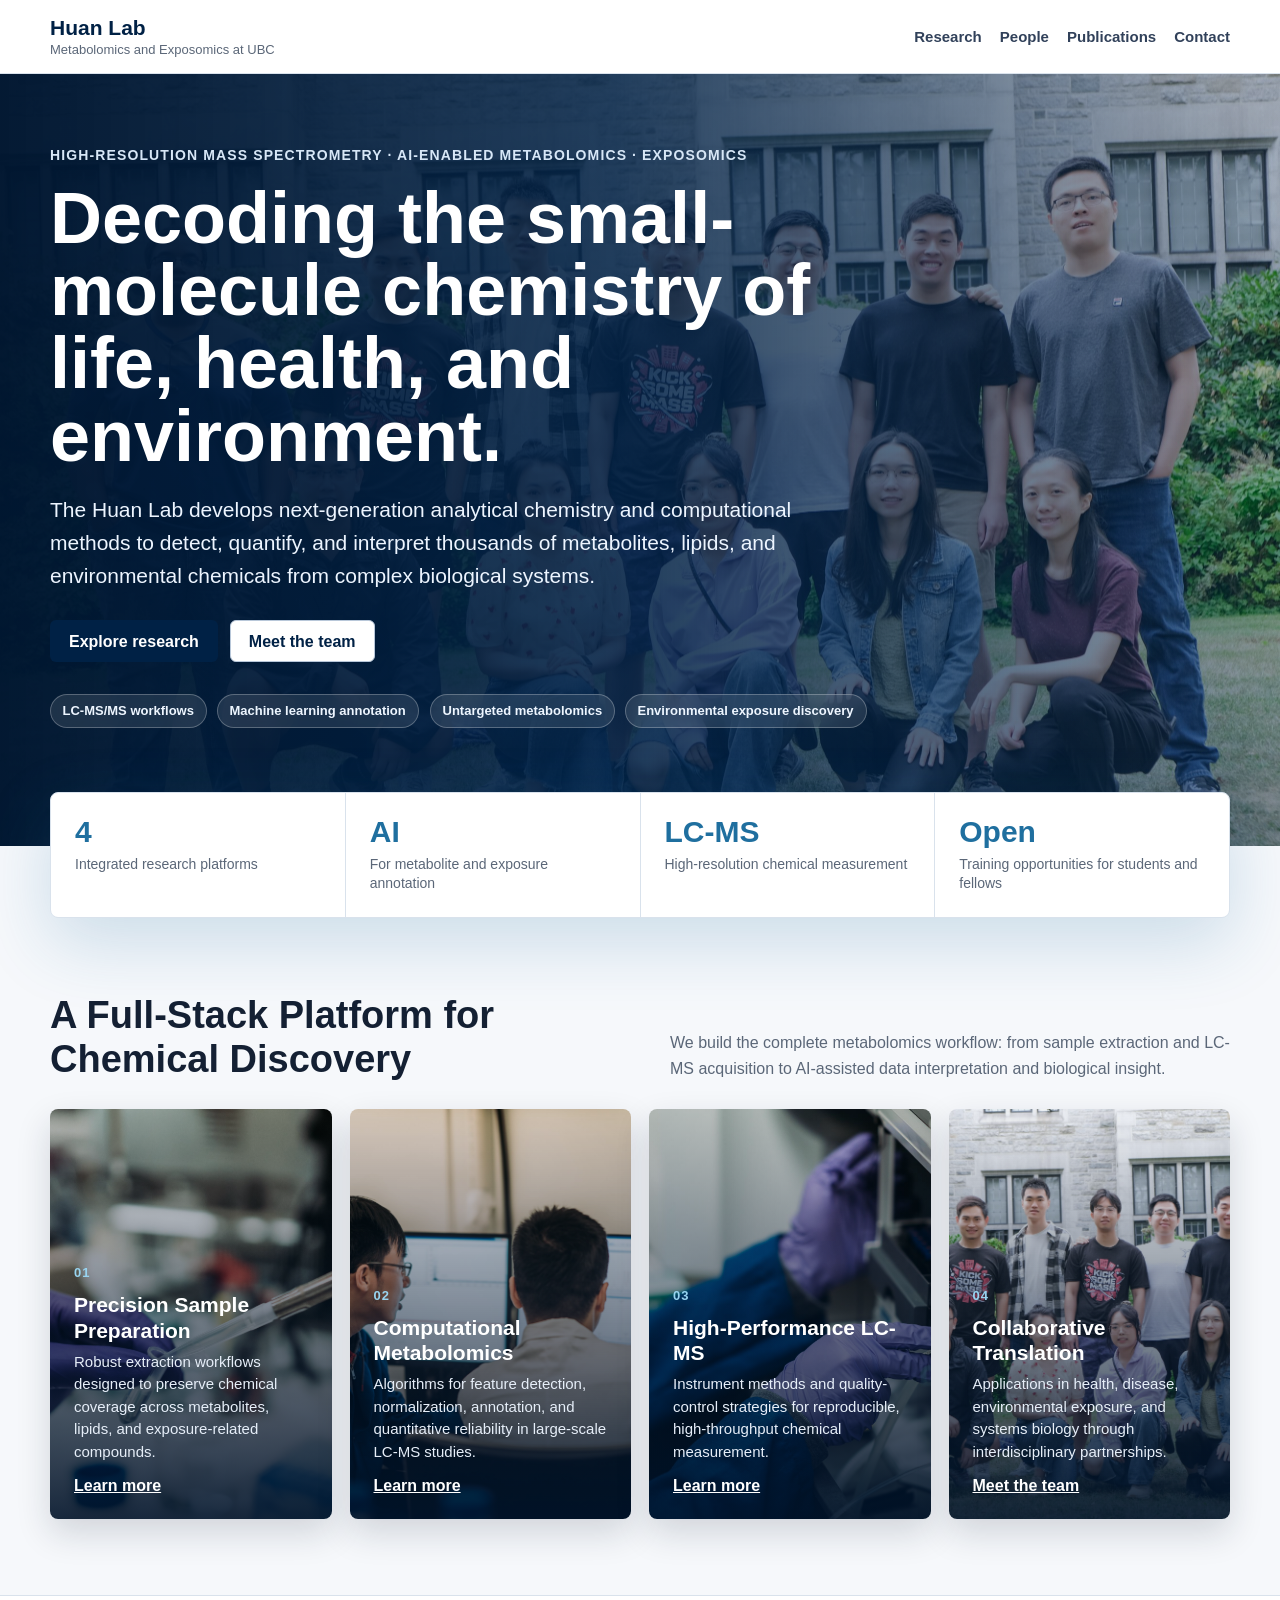
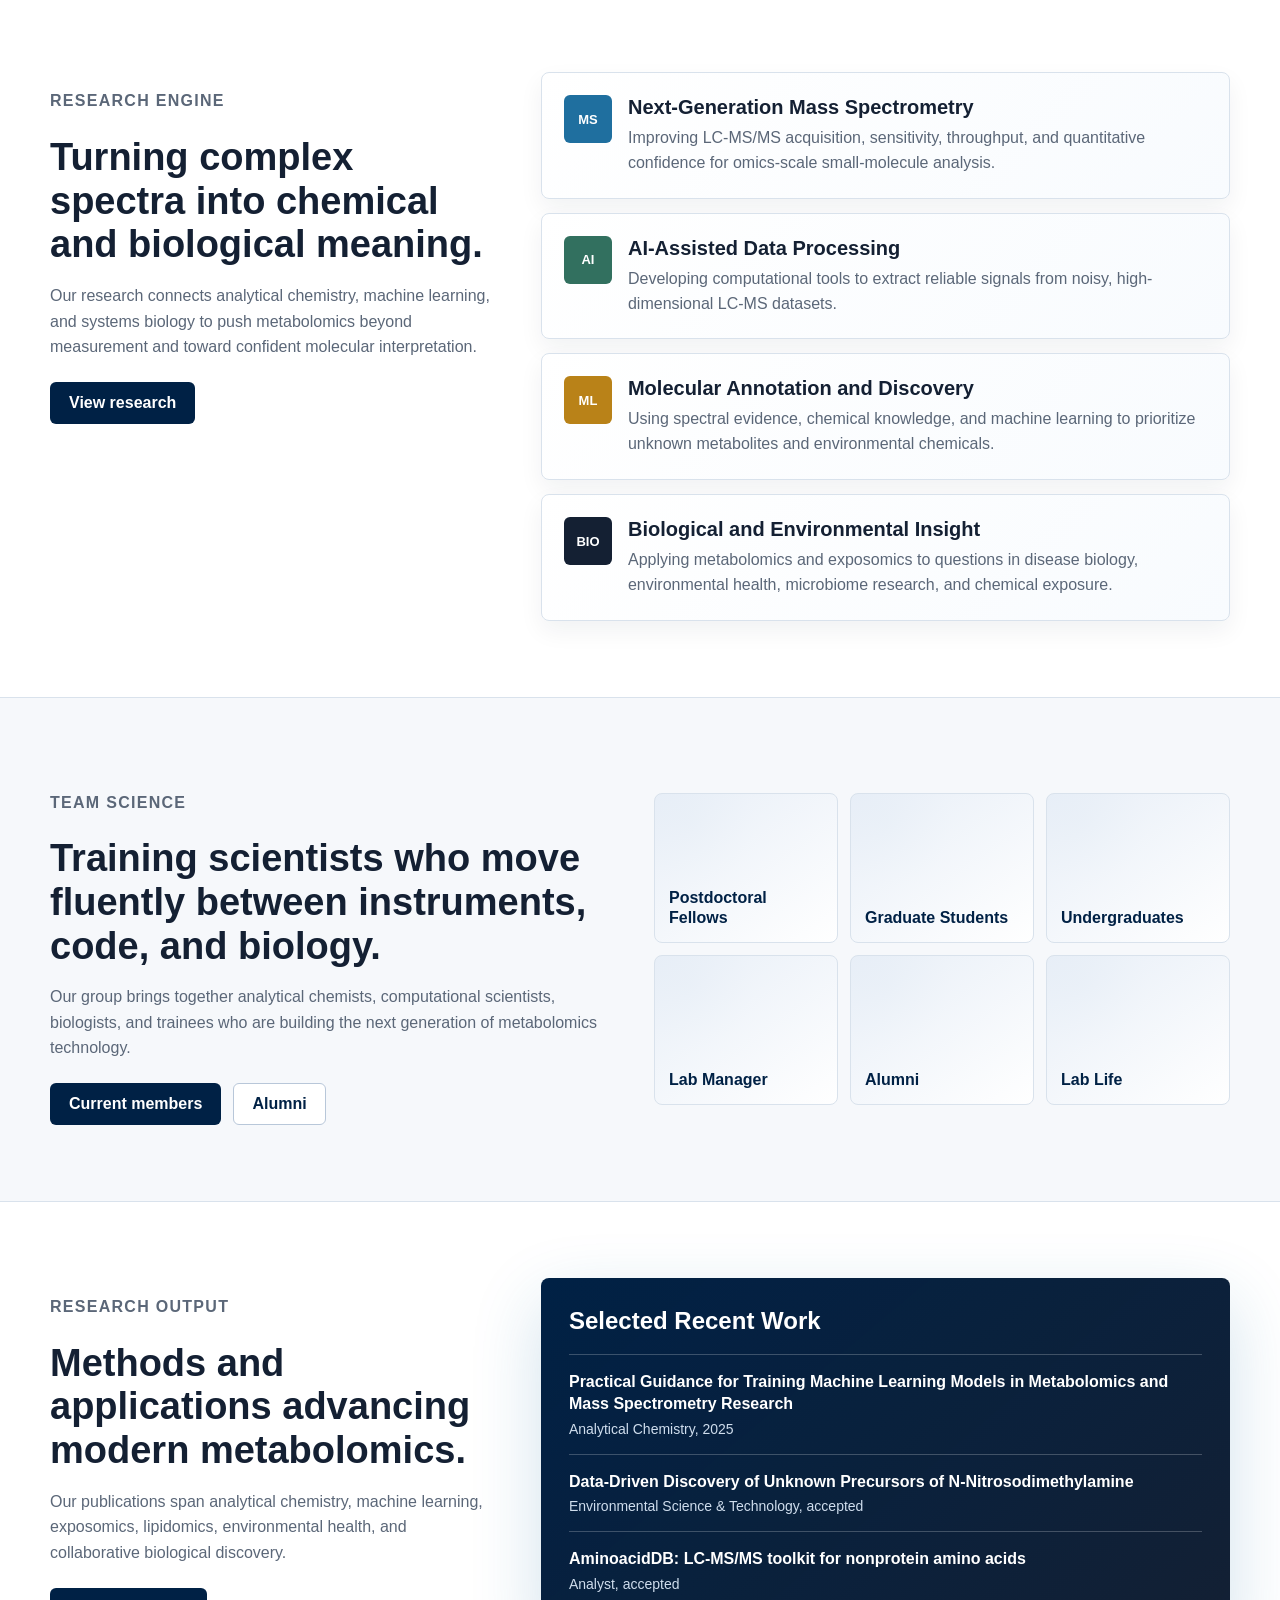
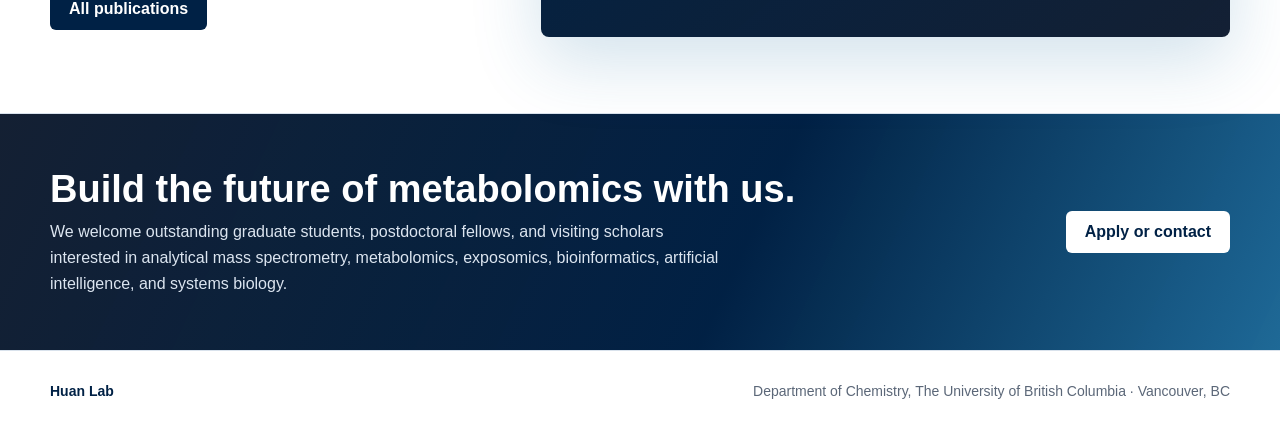
==== index.html @ 03687c5f "Add files via upload" ====
<!doctype html>
<html lang="en">
<head>
  <meta charset="utf-8">
  <meta name="viewport" content="width=device-width, initial-scale=1">
  <title>Huan Lab | Metabolomics and Exposomics at UBC</title>
  <link rel="stylesheet" href="style.css">
</head>
<body>
  <header class="site-header">
    <a class="site-brand" href="index.html">
      <strong>Huan Lab</strong>
      <span>Metabolomics and Exposomics at UBC</span>
    </a>
    <nav class="site-nav" aria-label="Primary navigation">
      <a href="research.html">Research</a>
      <a href="people.html">People</a>
      <a href="publications.html">Publications</a>
      <a href="contact.html">Contact</a>
    </nav>
  </header>

  <section class="hl-hero" aria-labelledby="hl-hero-title">
    <div class="hl-hero__inner">
      <p class="hl-eyebrow">High-resolution mass spectrometry · AI-enabled metabolomics · Exposomics</p>
      <h1 id="hl-hero-title">Decoding the small-molecule chemistry of life, health, and environment.</h1>
      <p class="hl-hero__copy">The Huan Lab develops next-generation analytical chemistry and computational methods to detect, quantify, and interpret thousands of metabolites, lipids, and environmental chemicals from complex biological systems.</p>
      <div class="hl-actions">
        <a class="hl-button" href="research.html">Explore research</a>
        <a class="hl-button hl-button--secondary" href="people.html">Meet the team</a>
      </div>
      <div class="hl-hero__signals" aria-label="Research capabilities">
        <span>LC-MS/MS workflows</span>
        <span>Machine learning annotation</span>
        <span>Untargeted metabolomics</span>
        <span>Environmental exposure discovery</span>
      </div>
    </div>
  </section>

  <section class="hl-metrics" aria-label="Lab highlights">
    <div class="hl-wrap">
      <div class="hl-metric-grid">
        <div class="hl-metric"><strong>4</strong><span>Integrated research platforms</span></div>
        <div class="hl-metric"><strong>AI</strong><span>For metabolite and exposure annotation</span></div>
        <div class="hl-metric"><strong>LC-MS</strong><span>High-resolution chemical measurement</span></div>
        <div class="hl-metric"><strong>Open</strong><span>Training opportunities for students and fellows</span></div>
      </div>
    </div>
  </section>

  <section class="hl-section" aria-labelledby="hl-work-title">
    <div class="hl-wrap">
      <div class="hl-section-head">
        <h2 id="hl-work-title">A Full-Stack Platform for Chemical Discovery</h2>
        <p>We build the complete metabolomics workflow: from sample extraction and LC-MS acquisition to AI-assisted data interpretation and biological insight.</p>
      </div>

      <div class="hl-focus-grid">
        <article class="hl-focus-card hl-focus-card--sample">
          <div class="hl-focus-card__body">
            <span>01</span>
            <h3>Precision Sample Preparation</h3>
            <p>Robust extraction workflows designed to preserve chemical coverage across metabolites, lipids, and exposure-related compounds.</p>
            <a href="research.html">Learn more</a>
          </div>
        </article>
        <article class="hl-focus-card hl-focus-card--data">
          <div class="hl-focus-card__body">
            <span>02</span>
            <h3>Computational Metabolomics</h3>
            <p>Algorithms for feature detection, normalization, annotation, and quantitative reliability in large-scale LC-MS studies.</p>
            <a href="research.html">Learn more</a>
          </div>
        </article>
        <article class="hl-focus-card hl-focus-card--system">
          <div class="hl-focus-card__body">
            <span>03</span>
            <h3>High-Performance LC-MS</h3>
            <p>Instrument methods and quality-control strategies for reproducible, high-throughput chemical measurement.</p>
            <a href="research.html">Learn more</a>
          </div>
        </article>
        <article class="hl-focus-card hl-focus-card--team">
          <div class="hl-focus-card__body">
            <span>04</span>
            <h3>Collaborative Translation</h3>
            <p>Applications in health, disease, environmental exposure, and systems biology through interdisciplinary partnerships.</p>
            <a href="people.html">Meet the team</a>
          </div>
        </article>
      </div>
    </div>
  </section>

  <section class="hl-section hl-section--white" aria-labelledby="hl-research-title">
    <div class="hl-wrap hl-split">
      <div class="hl-intro">
        <p class="hl-eyebrow hl-eyebrow--dark">Research engine</p>
        <h2 id="hl-research-title">Turning complex spectra into chemical and biological meaning.</h2>
        <p>Our research connects analytical chemistry, machine learning, and systems biology to push metabolomics beyond measurement and toward confident molecular interpretation.</p>
        <a class="hl-button" href="research.html">View research</a>
      </div>

      <div class="hl-research-list">
        <article class="hl-research-item">
          <div class="hl-research-icon">MS</div>
          <div>
            <h3>Next-Generation Mass Spectrometry</h3>
            <p>Improving LC-MS/MS acquisition, sensitivity, throughput, and quantitative confidence for omics-scale small-molecule analysis.</p>
          </div>
        </article>
        <article class="hl-research-item">
          <div class="hl-research-icon hl-research-icon--green">AI</div>
          <div>
            <h3>AI-Assisted Data Processing</h3>
            <p>Developing computational tools to extract reliable signals from noisy, high-dimensional LC-MS datasets.</p>
          </div>
        </article>
        <article class="hl-research-item">
          <div class="hl-research-icon hl-research-icon--gold">ML</div>
          <div>
            <h3>Molecular Annotation and Discovery</h3>
            <p>Using spectral evidence, chemical knowledge, and machine learning to prioritize unknown metabolites and environmental chemicals.</p>
          </div>
        </article>
        <article class="hl-research-item">
          <div class="hl-research-icon hl-research-icon--ink">BIO</div>
          <div>
            <h3>Biological and Environmental Insight</h3>
            <p>Applying metabolomics and exposomics to questions in disease biology, environmental health, microbiome research, and chemical exposure.</p>
          </div>
        </article>
      </div>
    </div>
  </section>

  <section class="hl-section" aria-labelledby="hl-people-title">
    <div class="hl-wrap hl-people">
      <div class="hl-people__copy">
        <p class="hl-eyebrow hl-eyebrow--dark">Team science</p>
        <h2 id="hl-people-title">Training scientists who move fluently between instruments, code, and biology.</h2>
        <p>Our group brings together analytical chemists, computational scientists, biologists, and trainees who are building the next generation of metabolomics technology.</p>
        <div class="hl-actions">
          <a class="hl-button" href="current-members.html">Current members</a>
          <a class="hl-button hl-button--secondary" href="people.html#alumni">Alumni</a>
        </div>
      </div>
      <div class="hl-people-grid" aria-label="Lab member categories">
        <a href="current-members.html#postdocs">Postdoctoral Fellows</a>
        <a href="current-members.html#graduate-students">Graduate Students</a>
        <a href="current-members.html#undergraduates">Undergraduates</a>
        <a href="current-members.html#staff">Lab Manager</a>
        <a href="people.html#alumni">Alumni</a>
        <a href="people.html#life">Lab Life</a>
      </div>
    </div>
  </section>

  <section class="hl-section hl-section--white" aria-labelledby="hl-pubs-title">
    <div class="hl-wrap hl-split">
      <div class="hl-intro">
        <p class="hl-eyebrow hl-eyebrow--dark">Research output</p>
        <h2 id="hl-pubs-title">Methods and applications advancing modern metabolomics.</h2>
        <p>Our publications span analytical chemistry, machine learning, exposomics, lipidomics, environmental health, and collaborative biological discovery.</p>
        <a class="hl-button" href="publications.html">All publications</a>
      </div>
      <div class="hl-publication-panel">
        <h3>Selected Recent Work</h3>
        <article class="hl-publication">
          <strong>Practical Guidance for Training Machine Learning Models in Metabolomics and Mass Spectrometry Research</strong>
          <span>Analytical Chemistry, 2025</span>
        </article>
        <article class="hl-publication">
          <strong>Data-Driven Discovery of Unknown Precursors of N-Nitrosodimethylamine</strong>
          <span>Environmental Science &amp; Technology, accepted</span>
        </article>
        <article class="hl-publication">
          <strong>AminoacidDB: LC-MS/MS toolkit for nonprotein amino acids</strong>
          <span>Analyst, accepted</span>
        </article>
      </div>
    </div>
  </section>

  <section class="hl-join" aria-labelledby="hl-join-title">
    <div class="hl-wrap hl-join__inner">
      <div>
        <h2 id="hl-join-title">Build the future of metabolomics with us.</h2>
        <p>We welcome outstanding graduate students, postdoctoral fellows, and visiting scholars interested in analytical mass spectrometry, metabolomics, exposomics, bioinformatics, artificial intelligence, and systems biology.</p>
      </div>
      <a class="hl-button hl-button--light" href="contact.html">Apply or contact</a>
    </div>
  </section>
  <footer class="site-footer">
    <div class="hl-wrap">
      <strong>Huan Lab</strong>
      <span>Department of Chemistry, The University of British Columbia · Vancouver, BC</span>
    </div>
  </footer>
</body>
</html>
---- style.css ----
/* Huan Lab homepage redesign
   Add this in WordPress under Appearance > Custom CSS.
   All selectors use the hl- prefix to avoid broad theme conflicts. */

* {
  box-sizing: border-box;
}

body {
  margin: 0;
  background: var(--hl-bg);
  color: var(--hl-ink);
  font-family: Arial, Helvetica, sans-serif;
}

a {
  color: inherit;
}

.site-header {
  position: sticky;
  top: 0;
  z-index: 50;
  min-height: 74px;
  display: flex;
  align-items: center;
  justify-content: space-between;
  gap: 24px;
  padding: 14px max(24px, calc((100vw - 1180px) / 2));
  border-bottom: 1px solid var(--hl-line);
  background: rgba(255, 255, 255, .96);
  backdrop-filter: blur(12px);
}

.site-brand {
  display: grid;
  gap: 2px;
  color: var(--hl-ubc-blue);
  text-decoration: none;
}

.site-brand strong {
  font-size: 21px;
  line-height: 1.1;
}

.site-brand span {
  color: var(--hl-muted);
  font-size: 13px;
}

.site-nav {
  display: flex;
  flex-wrap: wrap;
  align-items: center;
  justify-content: flex-end;
  gap: 18px;
  color: #31415a;
  font-size: 15px;
  font-weight: 700;
}

.site-nav a {
  text-decoration: none;
}

.site-nav a:hover,
.site-nav a:focus {
  color: var(--hl-blue);
}

.site-footer {
  padding: 32px 0;
  border-top: 1px solid var(--hl-line);
  background: #fff;
  color: var(--hl-muted);
  font-size: 14px;
}

.site-footer .hl-wrap {
  display: flex;
  flex-wrap: wrap;
  justify-content: space-between;
  gap: 12px;
}

.site-footer strong {
  color: var(--hl-ubc-blue);
}

:root {
  --hl-ubc-blue: #002145;
  --hl-ink: #142033;
  --hl-muted: #5b6778;
  --hl-line: #d9e2ec;
  --hl-blue: #1f6f9f;
  --hl-green: #32705f;
  --hl-gold: #b98218;
  --hl-bg: #f6f8fb;
  --hl-white: #fff;
  --hl-shadow: 0 18px 45px rgba(20, 32, 51, .12);
  --hl-glow: 0 24px 70px rgba(31, 111, 159, .2);
}

.hl-wrap {
  width: min(1180px, calc(100% - 32px));
  margin-inline: auto;
}

.hl-hero {
  margin: 0 calc(50% - 50vw);
  color: var(--hl-white);
  background:
    linear-gradient(90deg, rgba(0, 22, 48, .98), rgba(0, 33, 69, .84) 48%, rgba(0, 33, 69, .22)),
    linear-gradient(180deg, rgba(0, 0, 0, .1), rgba(0, 33, 69, .35)),
    url("images/lab-team.jpg") center / cover;
}

.hl-hero__inner {
  width: min(1180px, calc(100% - 32px));
  min-height: 620px;
  display: grid;
  align-content: center;
  margin-inline: auto;
  padding: 72px 0 118px;
}

.hl-eyebrow {
  margin: 0 0 16px;
  color: #d7e7f7;
  font-size: 14px;
  font-weight: 700;
  letter-spacing: .08em;
  line-height: 1.4;
  text-transform: uppercase;
}

.hl-eyebrow--dark {
  color: var(--hl-blue);
}

.hl-hero h1 {
  max-width: 860px;
  margin: 0;
  color: var(--hl-white);
  font-size: clamp(42px, 6vw, 72px);
  line-height: 1.01;
}

.hl-hero__copy {
  max-width: 760px;
  margin: 22px 0 28px;
  color: #edf5ff;
  font-size: 21px;
  line-height: 1.55;
}

.hl-hero__signals {
  max-width: 900px;
  display: flex;
  flex-wrap: wrap;
  gap: 10px;
  margin-top: 32px;
}

.hl-hero__signals span {
  display: inline-flex;
  align-items: center;
  min-height: 34px;
  padding: 0 12px;
  border: 1px solid rgba(255, 255, 255, .26);
  border-radius: 999px;
  background: rgba(255, 255, 255, .1);
  color: #eef6ff;
  font-size: 13px;
  font-weight: 700;
  backdrop-filter: blur(10px);
}

.hl-actions {
  display: flex;
  flex-wrap: wrap;
  gap: 12px;
}

.hl-button {
  display: inline-flex;
  align-items: center;
  justify-content: center;
  min-height: 42px;
  padding: 0 18px;
  border: 1px solid transparent;
  border-radius: 6px;
  background: var(--hl-ubc-blue);
  color: var(--hl-white) !important;
  font-weight: 700;
  line-height: 1.2;
  text-decoration: none !important;
}

.hl-button:hover,
.hl-button:focus {
  background: #073a73;
  color: var(--hl-white) !important;
  text-decoration: none !important;
}

.hl-button--secondary {
  background: var(--hl-white);
  color: var(--hl-ubc-blue) !important;
  border-color: #b8c7d9;
}

.hl-button--secondary:hover,
.hl-button--secondary:focus {
  background: #eef4fb;
  color: var(--hl-ubc-blue) !important;
}

.hl-button--light {
  background: var(--hl-white);
  color: var(--hl-ubc-blue) !important;
}

.hl-metrics {
  position: relative;
  z-index: 2;
  margin: -54px 0 0;
}

.hl-metric-grid {
  display: grid;
  grid-template-columns: repeat(4, minmax(0, 1fr));
  gap: 1px;
  overflow: hidden;
  border: 1px solid var(--hl-line);
  border-radius: 8px;
  background: var(--hl-line);
  box-shadow: var(--hl-glow);
}

.hl-metric {
  min-height: 110px;
  padding: 24px;
  background: var(--hl-white);
}

.hl-metric strong {
  display: block;
  color: var(--hl-blue);
  font-size: 30px;
  line-height: 1;
}

.hl-metric span {
  display: block;
  margin-top: 8px;
  color: var(--hl-muted);
  font-size: 14px;
  line-height: 1.35;
}

.hl-section {
  margin: 0 calc(50% - 50vw);
  padding: 76px 0;
  background: var(--hl-bg);
}

.hl-section--white {
  background: var(--hl-white);
  border-block: 1px solid var(--hl-line);
}

.hl-section-head {
  display: flex;
  align-items: end;
  justify-content: space-between;
  gap: 28px;
  margin-bottom: 28px;
}

.hl-section h2,
.hl-join h2 {
  margin: 0;
  color: var(--hl-ink);
  font-size: 38px;
  line-height: 1.15;
}

.hl-section-head p,
.hl-intro p,
.hl-people__copy p {
  max-width: 560px;
  margin: 0;
  color: var(--hl-muted);
  font-size: 16px;
  line-height: 1.6;
}

.hl-intro p,
.hl-people__copy p {
  margin: 16px 0 22px;
}

.hl-focus-grid {
  display: grid;
  grid-template-columns: repeat(4, minmax(0, 1fr));
  gap: 18px;
}

.hl-focus-card {
  min-height: 410px;
  display: flex;
  flex-direction: column;
  justify-content: end;
  overflow: hidden;
  border-radius: 8px;
  background: #18243a;
  color: var(--hl-white);
  box-shadow: 0 14px 34px rgba(20, 32, 51, .16);
  transition: transform .18s ease, box-shadow .18s ease;
}

.hl-focus-card:hover {
  transform: translateY(-4px);
  box-shadow: 0 18px 44px rgba(20, 32, 51, .2);
}

.hl-focus-card--sample {
  background: linear-gradient(rgba(0, 33, 69, .05), rgba(0, 19, 42, .9)), url("images/sample-prep.jpg") center / cover;
}

.hl-focus-card--data {
  background: linear-gradient(rgba(0, 33, 69, .05), rgba(0, 19, 42, .9)), url("images/data-processing.jpg") center / cover;
}

.hl-focus-card--system {
  background: linear-gradient(rgba(0, 33, 69, .05), rgba(0, 19, 42, .9)), url("images/lcms-system.jpg") center / cover;
}

.hl-focus-card--team {
  background: linear-gradient(rgba(0, 33, 69, .05), rgba(0, 19, 42, .9)), url("images/lab-team.jpg") center / cover;
}

.hl-focus-card__body {
  padding: 24px;
}

.hl-focus-card__body span {
  display: inline-flex;
  margin-bottom: 12px;
  color: #98d4f0;
  font-size: 13px;
  font-weight: 800;
  letter-spacing: .08em;
}

.hl-focus-card h3 {
  margin: 0 0 8px;
  color: var(--hl-white);
  font-size: 21px;
  line-height: 1.2;
}

.hl-focus-card p {
  margin: 0;
  color: #e6eef8;
  font-size: 15px;
  line-height: 1.5;
}

.hl-focus-card a {
  display: inline-block;
  margin-top: 14px;
  color: var(--hl-white) !important;
  font-weight: 700;
}

.hl-split {
  display: grid;
  grid-template-columns: .9fr 1.4fr;
  gap: 48px;
  align-items: start;
}

.hl-research-list {
  display: grid;
  gap: 14px;
}

.hl-research-item {
  display: grid;
  grid-template-columns: 48px 1fr;
  gap: 16px;
  padding: 22px;
  border: 1px solid var(--hl-line);
  border-radius: 8px;
  background: linear-gradient(135deg, #fff, #f8fbfe);
  box-shadow: 0 10px 24px rgba(20, 32, 51, .06);
}

.hl-research-icon {
  width: 48px;
  height: 48px;
  display: grid;
  place-items: center;
  border-radius: 6px;
  color: var(--hl-white);
  background: var(--hl-blue);
  font-weight: 700;
  font-size: 13px;
}

.hl-research-icon--green {
  background: var(--hl-green);
}

.hl-research-icon--gold {
  background: var(--hl-gold);
}

.hl-research-icon--ink {
  background: var(--hl-ink);
}

.hl-research-item h3 {
  margin: 0 0 6px;
  color: var(--hl-ink);
  font-size: 20px;
  line-height: 1.25;
}

.hl-research-item p {
  margin: 0;
  color: var(--hl-muted);
  line-height: 1.55;
}

.hl-people {
  display: grid;
  grid-template-columns: 1fr 1fr;
  gap: 28px;
  align-items: center;
}

.hl-people-grid {
  display: grid;
  grid-template-columns: repeat(3, minmax(0, 1fr));
  gap: 12px;
}

.hl-people-grid a {
  min-height: 150px;
  display: flex;
  align-items: end;
  padding: 14px;
  border: 1px solid var(--hl-line);
  border-radius: 8px;
  background:
    linear-gradient(145deg, rgba(231, 238, 247, .94), rgba(255, 255, 255, .96)),
    radial-gradient(circle at 20% 20%, rgba(31, 111, 159, .22), transparent 34%);
  color: var(--hl-ubc-blue) !important;
  font-weight: 700;
  line-height: 1.25;
  text-decoration: none !important;
}

.hl-people-grid a:hover,
.hl-people-grid a:focus {
  border-color: #9db5cf;
  background: #eef4fb;
}

.hl-publication-panel {
  padding: 28px;
  border-radius: 8px;
  background:
    linear-gradient(140deg, rgba(0, 33, 69, 1), rgba(20, 32, 51, .96)),
    var(--hl-ubc-blue);
  color: var(--hl-white);
  box-shadow: var(--hl-glow);
}

.hl-publication-panel h3 {
  margin: 0 0 18px;
  color: var(--hl-white);
  font-size: 24px;
  line-height: 1.25;
}

.hl-publication {
  padding: 16px 0;
  border-top: 1px solid rgba(255, 255, 255, .22);
}

.hl-publication strong {
  display: block;
  margin-bottom: 4px;
  color: var(--hl-white);
  line-height: 1.4;
}

.hl-publication span {
  color: #cfdded;
  font-size: 14px;
}

.hl-join {
  margin: 0 calc(50% - 50vw);
  padding: 54px 0;
  background:
    linear-gradient(115deg, rgba(20, 32, 51, 1), rgba(0, 33, 69, .96) 58%, rgba(31, 111, 159, .92)),
    var(--hl-ink);
  color: var(--hl-white);
}

.hl-join__inner {
  display: flex;
  align-items: center;
  justify-content: space-between;
  gap: 28px;
}

.hl-join h2 {
  color: var(--hl-white);
}

.hl-join p {
  max-width: 680px;
  margin: 8px 0 0;
  color: #dce5f0;
  line-height: 1.6;
}

@media (max-width: 900px) {
  .hl-hero {
    background:
      linear-gradient(180deg, rgba(0, 22, 48, .96), rgba(0, 33, 69, .82)),
      url("images/lab-team.jpg") center / cover;
  }

  .hl-hero__inner {
    min-height: 520px;
  }

  .hl-section-head,
  .hl-join__inner {
    align-items: start;
    flex-direction: column;
  }

  .hl-metric-grid,
  .hl-focus-grid,
  .hl-split,
  .hl-people {
    grid-template-columns: 1fr;
  }

  .hl-focus-card {
    min-height: 330px;
  }
}

@media (max-width: 560px) {
  .hl-hero h1 {
    font-size: 40px;
  }

  .hl-hero__copy {
    font-size: 18px;
  }

  .hl-section {
    padding: 56px 0;
  }

  .hl-section h2,
  .hl-join h2 {
    font-size: 29px;
  }

  .hl-people-grid {
    grid-template-columns: 1fr 1fr;
  }

  .hl-research-item {
    grid-template-columns: 1fr;
  }
}

.page-hero {
  padding: 104px 0 88px;
  color: #fff;
  background:
    linear-gradient(90deg, rgba(0, 22, 48, .96), rgba(0, 33, 69, .82)),
    url("images/lab-team.jpg") center / cover;
}

.page-hero--research {
  background:
    linear-gradient(90deg, rgba(0, 22, 48, .96), rgba(0, 33, 69, .76)),
    url("images/lcms-system.jpg") center / cover;
}

.page-hero--people {
  background:
    linear-gradient(90deg, rgba(0, 22, 48, .96), rgba(0, 33, 69, .76)),
    url("images/data-processing.jpg") center / cover;
}

.page-hero--publications,
.page-hero--contact {
  background:
    linear-gradient(90deg, rgba(0, 22, 48, .98), rgba(0, 33, 69, .82)),
    url("images/sample-prep.jpg") center / cover;
}

.page-hero h1 {
  max-width: 860px;
  margin: 0;
  color: #fff;
  font-size: clamp(42px, 6vw, 66px);
  line-height: 1.04;
}

.page-hero p:not(.hl-eyebrow) {
  max-width: 760px;
  margin: 20px 0 0;
  color: #edf5ff;
  font-size: 20px;
  line-height: 1.55;
}

.page-section {
  padding: 76px 0;
  background: #fff;
}

.page-section--soft {
  border-block: 1px solid var(--hl-line);
  background: var(--hl-bg);
}

.page-intro {
  max-width: 920px;
}

.page-intro h2,
.section-heading h2,
.split-feature h2,
.info-card h2,
.publication-card h2,
.profile-lead h2 {
  margin: 0 0 14px;
  color: var(--hl-ubc-blue);
  line-height: 1.16;
}

.page-intro p,
.section-heading p,
.split-feature p,
.info-card p,
.publication-card p,
.profile-lead p {
  color: var(--hl-muted);
  font-size: 17px;
  line-height: 1.65;
}

.card-grid {
  display: grid;
  gap: 18px;
}

.card-grid--two {
  grid-template-columns: repeat(2, minmax(0, 1fr));
}

.info-card,
.publication-card,
.person-card {
  padding: 26px;
  border: 1px solid var(--hl-line);
  border-radius: 8px;
  background: #fff;
  box-shadow: 0 12px 28px rgba(20, 32, 51, .08);
}

.card-kicker,
.publication-card span {
  display: block;
  margin-bottom: 12px;
  color: var(--hl-blue);
  font-size: 13px;
  font-weight: 800;
  letter-spacing: .08em;
  text-transform: uppercase;
}

.split-feature {
  display: grid;
  grid-template-columns: .9fr 1.1fr;
  gap: 48px;
  align-items: start;
}

.process-list {
  display: grid;
  gap: 12px;
}

.process-list div {
  display: grid;
  grid-template-columns: 120px 1fr;
  gap: 18px;
  padding: 18px;
  border: 1px solid var(--hl-line);
  border-radius: 8px;
  background: #fff;
}

.process-list strong {
  color: var(--hl-ubc-blue);
}

.process-list span {
  color: var(--hl-muted);
}

.profile-lead {
  display: grid;
  grid-template-columns: 128px 1fr;
  gap: 28px;
  align-items: center;
}

.profile-initials {
  width: 128px;
  height: 128px;
  display: grid;
  place-items: center;
  border-radius: 8px;
  background: var(--hl-ubc-blue);
  color: #fff;
  font-size: 38px;
  font-weight: 800;
}

.people-card-grid,
.contact-grid {
  display: grid;
  grid-template-columns: repeat(3, minmax(0, 1fr));
  gap: 18px;
}

.person-card {
  min-height: 180px;
  display: flex;
  flex-direction: column;
  justify-content: end;
  background: linear-gradient(145deg, #e7eef7, #fff);
}

.person-card strong {
  color: var(--hl-ubc-blue);
  font-size: 20px;
}

.person-card span {
  margin-top: 8px;
  color: var(--hl-muted);
}

.publication-list {
  display: grid;
  gap: 16px;
}

.publication-card--featured {
  border-left: 6px solid var(--hl-blue);
}

.profile-lead-link {
  color: inherit;
  text-decoration: none;
}

.profile-lead-link:hover .text-link,
.profile-lead-link:focus .text-link {
  color: var(--hl-blue);
  text-decoration: underline;
}

.text-link {
  display: inline-block;
  margin-top: 8px;
  color: var(--hl-ubc-blue);
  font-weight: 800;
}

.profile-hero {
  padding: 92px 0;
  color: #fff;
  background:
    linear-gradient(90deg, rgba(0, 22, 48, .98), rgba(0, 33, 69, .82)),
    url("images/lab-team.jpg") center / cover;
}

.profile-hero--faculty {
  position: relative;
  overflow: hidden;
}

.profile-hero--faculty:after {
  content: "";
  position: absolute;
  inset: auto 0 0;
  height: 110px;
  background: linear-gradient(180deg, rgba(0, 33, 69, 0), rgba(0, 33, 69, .42));
  pointer-events: none;
}

.profile-hero-grid {
  position: relative;
  z-index: 1;
  display: grid;
  grid-template-columns: minmax(0, 1.25fr) 340px;
  gap: 56px;
  align-items: center;
}

.profile-hero h1 {
  max-width: 760px;
  margin: 0;
  color: #fff;
  font-size: clamp(46px, 6vw, 72px);
  line-height: 1.03;
}

.profile-dek,
.profile-hero p:not(.eyebrow) {
  max-width: 760px;
  color: #edf5ff;
  font-size: 20px;
  line-height: 1.6;
}

.profile-tags {
  max-width: 760px;
  display: flex;
  flex-wrap: wrap;
  gap: 10px;
  margin: 28px 0;
}

.profile-tags span {
  display: inline-flex;
  align-items: center;
  min-height: 34px;
  padding: 0 12px;
  border: 1px solid rgba(255, 255, 255, .28);
  border-radius: 999px;
  background: rgba(255, 255, 255, .1);
  color: #f3f8ff;
  font-size: 13px;
  font-weight: 800;
}

.profile-photo-card {
  margin: 0;
  overflow: hidden;
  border: 1px solid rgba(255, 255, 255, .24);
  border-radius: 8px;
  background: rgba(255, 255, 255, .08);
  box-shadow: var(--hl-glow);
}

.profile-photo-card img {
  width: 100%;
  aspect-ratio: 4 / 5;
  display: block;
  object-fit: cover;
}

.profile-photo-card figcaption {
  padding: 14px 16px;
  color: #edf5ff;
  font-size: 14px;
}

.profile-photo-card figcaption strong,
.profile-photo-card figcaption span {
  display: block;
}

.profile-photo-card figcaption strong {
  color: #fff;
  font-size: 18px;
}

.profile-photo-card figcaption span {
  margin-top: 2px;
  color: #cfe0f2;
  font-weight: 700;
}

.profile-facts {
  position: relative;
  z-index: 2;
  margin-top: -42px;
}

.profile-facts-grid {
  display: grid;
  grid-template-columns: repeat(4, minmax(0, 1fr));
  gap: 1px;
  overflow: hidden;
  border: 1px solid var(--hl-line);
  border-radius: 8px;
  background: var(--hl-line);
  box-shadow: var(--hl-glow);
}

.profile-facts-grid article {
  min-height: 122px;
  padding: 22px;
  background: #fff;
}

.profile-facts-grid span {
  display: block;
  margin-bottom: 8px;
  color: var(--hl-blue);
  font-size: 12px;
  font-weight: 900;
  letter-spacing: .08em;
  text-transform: uppercase;
}

.profile-facts-grid strong {
  color: var(--hl-ubc-blue);
  font-size: 17px;
  line-height: 1.35;
}

.bio-layout {
  display: grid;
  grid-template-columns: 1.45fr .8fr;
  gap: 42px;
  align-items: start;
}

.bio-main h2 {
  margin-top: 0;
  color: var(--hl-ubc-blue);
  font-size: 36px;
  line-height: 1.15;
}

.bio-main h2 + p {
  margin-top: 18px;
}

.bio-main p {
  color: var(--hl-muted);
  font-size: 17px;
  line-height: 1.7;
}

.bio-sidebar {
  display: grid;
  gap: 18px;
}

.profile-highlight {
  border-color: rgba(31, 111, 159, .28);
  background: linear-gradient(145deg, #f8fbfe, #fff);
}

.profile-highlight p {
  margin: 0;
  color: var(--hl-muted);
  line-height: 1.6;
}

.clean-list {
  margin: 0;
  padding-left: 18px;
  color: var(--hl-muted);
  line-height: 1.6;
}

.clean-list li + li {
  margin-top: 10px;
}

.compact {
  margin: 18px 0 24px;
}

.timeline-grid {
  display: grid;
  grid-template-columns: repeat(3, minmax(0, 1fr));
  gap: 14px;
}

.award-timeline {
  display: grid;
  grid-template-columns: repeat(3, minmax(0, 1fr));
  gap: 14px;
}

.timeline-grid article,
.award-timeline article {
  padding: 20px;
  border: 1px solid var(--hl-line);
  border-radius: 8px;
  background: #fff;
  box-shadow: 0 10px 24px rgba(20, 32, 51, .06);
}

.timeline-grid strong,
.award-timeline strong {
  display: block;
  margin-bottom: 8px;
  color: var(--hl-blue);
  font-size: 22px;
}

.timeline-grid span,
.award-timeline span {
  color: var(--hl-muted);
  line-height: 1.5;
}

.affiliation-grid {
  display: grid;
  grid-template-columns: repeat(3, minmax(0, 1fr));
  gap: 12px;
}

.affiliation-grid article {
  padding: 16px;
  border-left: 4px solid var(--hl-blue);
  border-radius: 6px;
  background: #f8fbfe;
  color: var(--hl-ink);
  font-weight: 700;
  line-height: 1.45;
}

.member-overview {
  position: relative;
  z-index: 2;
  margin-top: -42px;
}

.member-overview-grid {
  display: grid;
  grid-template-columns: repeat(4, minmax(0, 1fr));
  gap: 1px;
  overflow: hidden;
  border: 1px solid var(--hl-line);
  border-radius: 8px;
  background: var(--hl-line);
  box-shadow: var(--hl-glow);
}

.member-overview-grid article {
  min-height: 112px;
  padding: 22px;
  background: #fff;
}

.member-overview-grid strong {
  display: block;
  color: var(--hl-blue);
  font-size: 32px;
  line-height: 1;
}

.member-overview-grid span {
  display: block;
  margin-top: 8px;
  color: var(--hl-muted);
  font-weight: 700;
  line-height: 1.35;
}

.member-grid {
  display: grid;
  grid-template-columns: repeat(2, minmax(0, 1fr));
  gap: 18px;
  margin-top: 26px;
}

.member-grid--featured {
  grid-template-columns: minmax(0, 1fr);
}

.member-card {
  display: grid;
  grid-template-columns: 160px 1fr;
  gap: 22px;
  min-height: 260px;
  padding: 18px;
  border: 1px solid var(--hl-line);
  border-radius: 8px;
  background: #fff;
  box-shadow: 0 12px 28px rgba(20, 32, 51, .08);
}

.member-grid--featured .member-card {
  grid-template-columns: 220px 1fr;
  min-height: 300px;
}

.member-card img {
  width: 100%;
  height: 100%;
  min-height: 220px;
  border-radius: 6px;
  object-fit: cover;
  object-position: center top;
  background: #e7eef7;
}

.member-card span {
  display: block;
  margin-bottom: 8px;
  color: var(--hl-blue);
  font-size: 12px;
  font-weight: 900;
  letter-spacing: .08em;
  text-transform: uppercase;
}

.member-card h3 {
  margin: 0 0 10px;
  color: var(--hl-ubc-blue);
  font-size: 25px;
  line-height: 1.15;
}

.member-card p {
  margin: 0;
  color: var(--hl-muted);
  line-height: 1.6;
}

.member-card p + p {
  margin-top: 10px;
}

.person-card {
  text-decoration: none !important;
}

@media (max-width: 900px) {
  .site-header {
    position: static;
    align-items: start;
    flex-direction: column;
    padding: 16px;
  }

  .site-nav {
    justify-content: start;
  }

  .card-grid--two,
  .split-feature,
  .profile-lead,
  .profile-hero-grid,
  .profile-facts-grid,
  .member-overview-grid,
  .bio-layout,
  .people-card-grid,
  .contact-grid,
  .timeline-grid,
  .award-timeline,
  .affiliation-grid,
  .member-grid,
  .member-grid--featured .member-card,
  .member-card {
    grid-template-columns: 1fr;
  }

  .page-hero {
    padding: 72px 0;
  }

  .page-hero h1 {
    font-size: 42px;
  }

  .profile-hero {
    padding: 72px 0;
  }

  .profile-hero h1 {
    font-size: 44px;
  }

  .profile-facts {
    margin-top: 0;
  }

  .member-overview {
    margin-top: 0;
  }

  .member-card img {
    height: auto;
    aspect-ratio: 4 / 5;
  }

  .process-list div {
    grid-template-columns: 1fr;
  }
}

@media (max-width: 560px) {
  .page-section {
    padding: 52px 0;
  }

  .page-hero h1 {
    font-size: 34px;
  }

  .page-hero p:not(.hl-eyebrow) {
    font-size: 17px;
  }
}
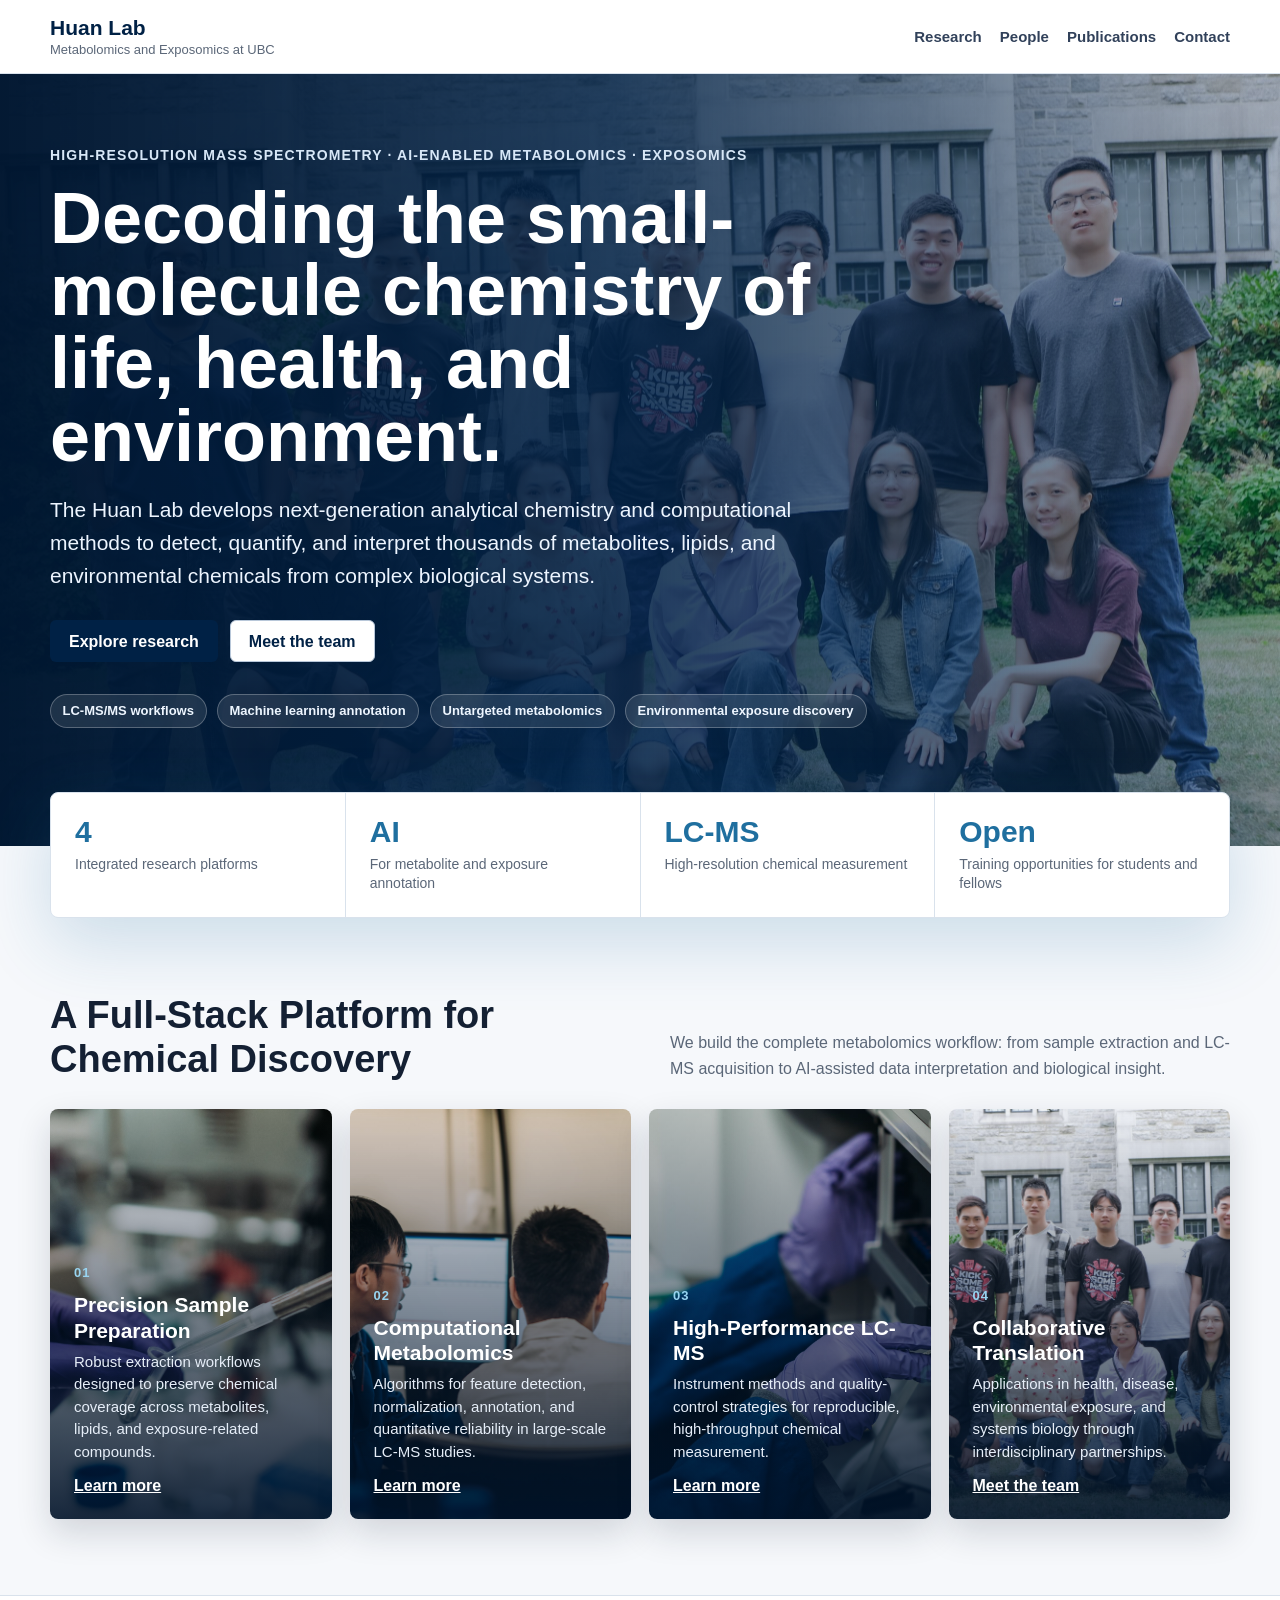
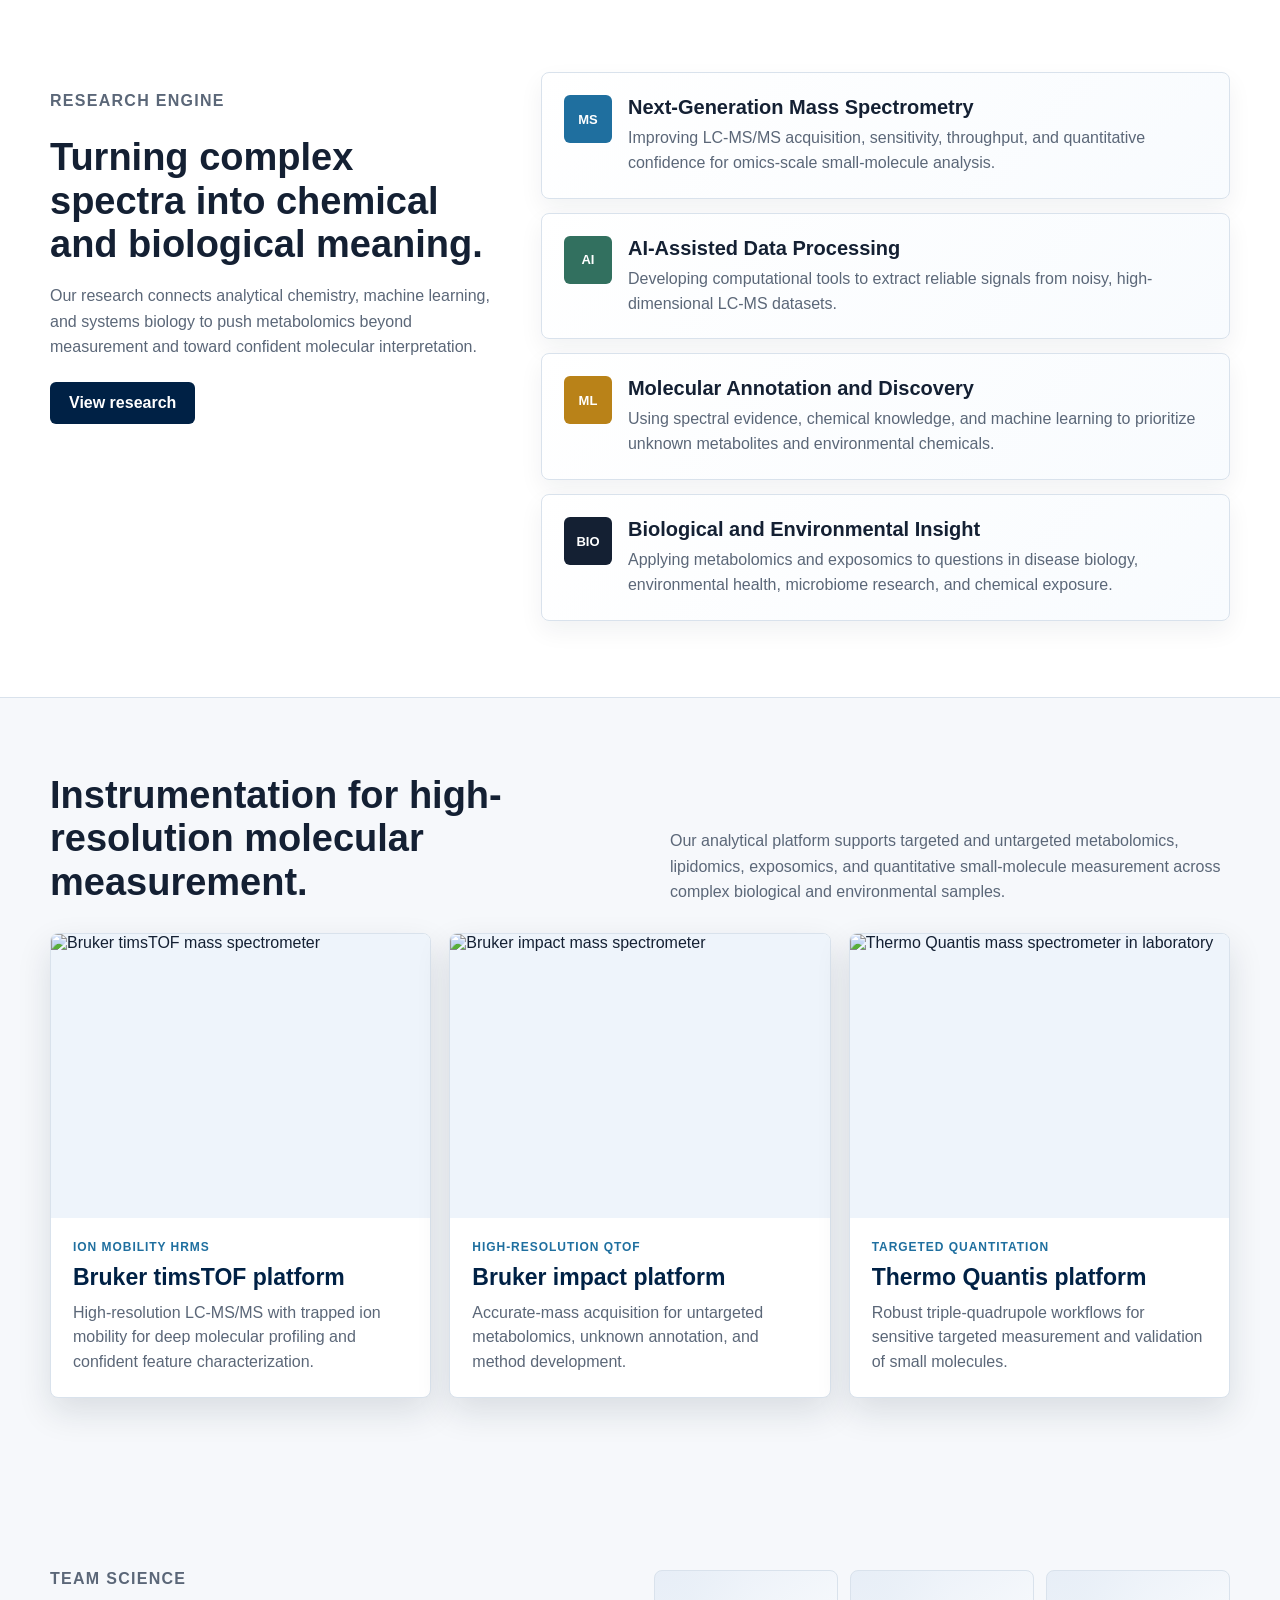
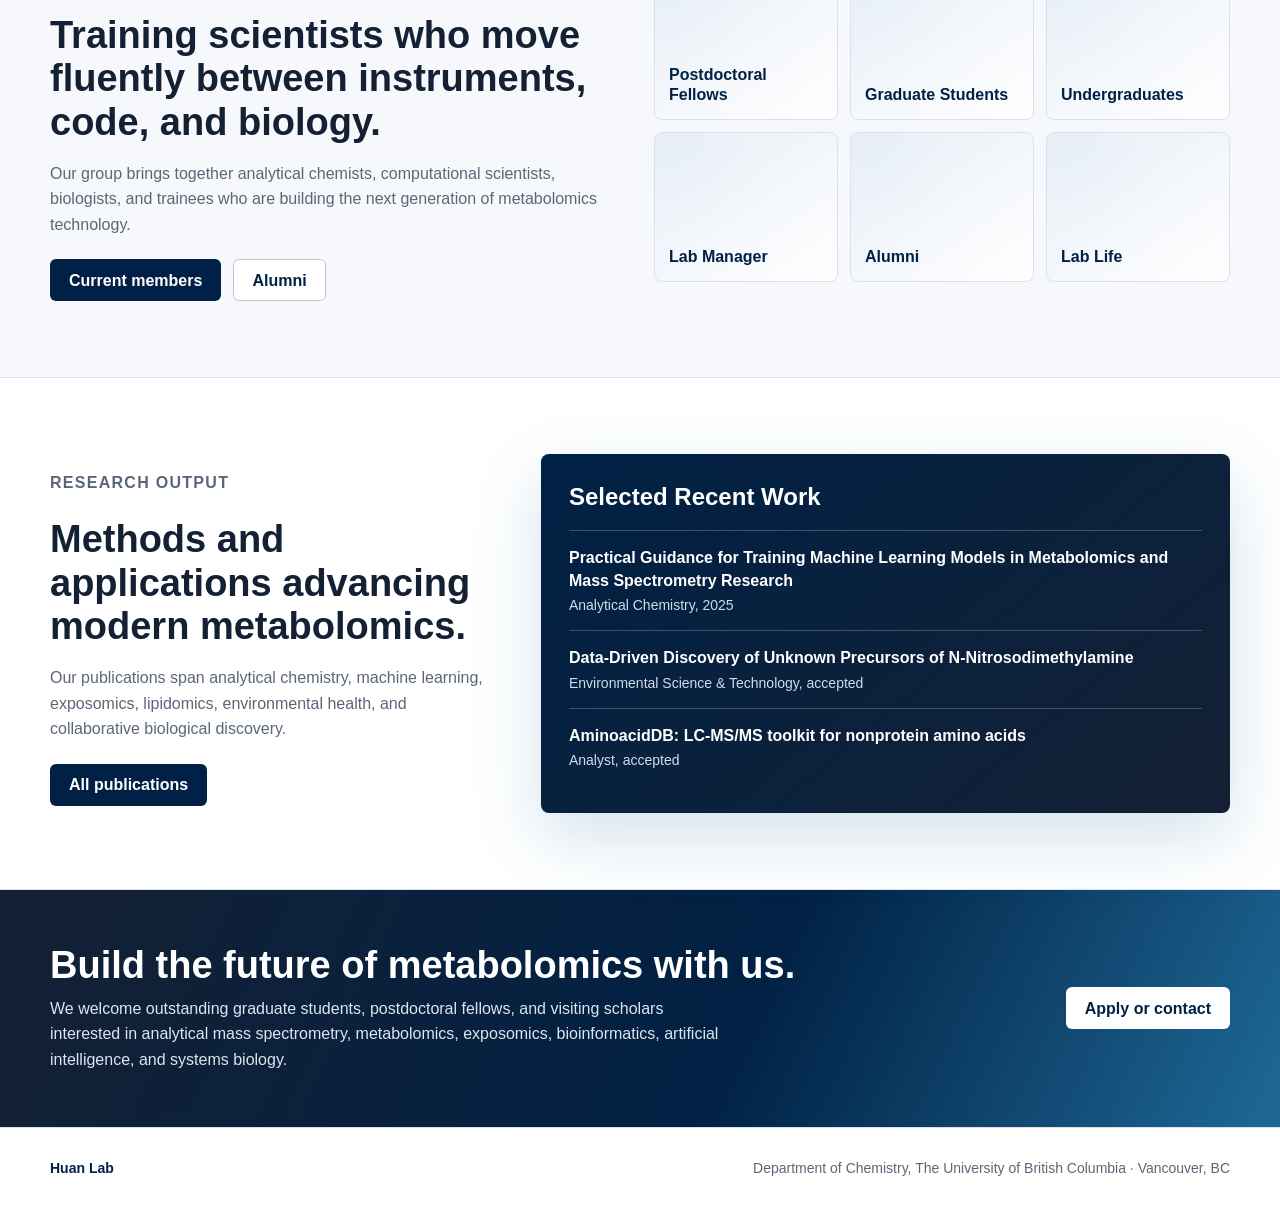
==== commit 1e3fb678: "Add files via upload" ====
--- a/index.html
+++ b/index.html
@@ -135,6 +135,41 @@
     </div>
   </section>
 
+  <section class="hl-section" aria-labelledby="hl-instrumentation-title">
+    <div class="hl-wrap">
+      <div class="hl-section-head">
+        <h2 id="hl-instrumentation-title">Instrumentation for high-resolution molecular measurement.</h2>
+        <p>Our analytical platform supports targeted and untargeted metabolomics, lipidomics, exposomics, and quantitative small-molecule measurement across complex biological and environmental samples.</p>
+      </div>
+      <div class="hl-instrument-grid">
+        <article class="hl-instrument-card">
+          <img src="images/instruments/bruker-timstof.png" alt="Bruker timsTOF mass spectrometer">
+          <div>
+            <span>Ion mobility HRMS</span>
+            <h3>Bruker timsTOF platform</h3>
+            <p>High-resolution LC-MS/MS with trapped ion mobility for deep molecular profiling and confident feature characterization.</p>
+          </div>
+        </article>
+        <article class="hl-instrument-card">
+          <img src="images/instruments/bruker-impact.jpg" alt="Bruker impact mass spectrometer">
+          <div>
+            <span>High-resolution QTOF</span>
+            <h3>Bruker impact platform</h3>
+            <p>Accurate-mass acquisition for untargeted metabolomics, unknown annotation, and method development.</p>
+          </div>
+        </article>
+        <article class="hl-instrument-card">
+          <img src="images/instruments/thermo-quantis-lab.jpg" alt="Thermo Quantis mass spectrometer in laboratory">
+          <div>
+            <span>Targeted quantitation</span>
+            <h3>Thermo Quantis platform</h3>
+            <p>Robust triple-quadrupole workflows for sensitive targeted measurement and validation of small molecules.</p>
+          </div>
+        </article>
+      </div>
+    </div>
+  </section>
+
   <section class="hl-section" aria-labelledby="hl-people-title">
     <div class="hl-wrap hl-people">
       <div class="hl-people__copy">
--- a/style.css
+++ b/style.css
@@ -107,6 +107,10 @@
   margin-inline: auto;
 }
 
+.wrap {
+  margin-inline: auto;
+}
+
 .hl-hero {
   margin: 0 calc(50% - 50vw);
   color: var(--hl-white);
@@ -436,6 +440,55 @@
   line-height: 1.55;
 }
 
+.hl-instrument-grid {
+  display: grid;
+  grid-template-columns: repeat(3, minmax(0, 1fr));
+  gap: 18px;
+}
+
+.hl-instrument-card {
+  overflow: hidden;
+  border: 1px solid var(--hl-line);
+  border-radius: 8px;
+  background: var(--hl-white);
+  box-shadow: 0 14px 34px rgba(20, 32, 51, .12);
+}
+
+.hl-instrument-card img {
+  width: 100%;
+  aspect-ratio: 4 / 3;
+  display: block;
+  object-fit: cover;
+  background: #eef4fb;
+}
+
+.hl-instrument-card div {
+  padding: 22px;
+}
+
+.hl-instrument-card span {
+  display: block;
+  margin-bottom: 10px;
+  color: var(--hl-blue);
+  font-size: 12px;
+  font-weight: 900;
+  letter-spacing: .08em;
+  text-transform: uppercase;
+}
+
+.hl-instrument-card h3 {
+  margin: 0 0 10px;
+  color: var(--hl-ubc-blue);
+  font-size: 23px;
+  line-height: 1.15;
+}
+
+.hl-instrument-card p {
+  margin: 0;
+  color: var(--hl-muted);
+  line-height: 1.55;
+}
+
 .hl-people {
   display: grid;
   grid-template-columns: 1fr 1fr;
@@ -552,6 +605,7 @@
   .hl-metric-grid,
   .hl-focus-grid,
   .hl-split,
+  .hl-instrument-grid,
   .hl-people {
     grid-template-columns: 1fr;
   }
@@ -727,6 +781,210 @@
   color: var(--hl-muted);
 }
 
+.research-aims {
+  display: grid;
+  grid-template-columns: .8fr 1.2fr;
+  gap: 42px;
+  align-items: start;
+}
+
+.research-aims h2,
+.research-sponsors h2 {
+  margin: 0;
+  color: var(--hl-ubc-blue);
+  font-size: clamp(30px, 4vw, 46px);
+  line-height: 1.08;
+}
+
+.research-aim-list {
+  display: grid;
+  gap: 12px;
+}
+
+.research-aim-list article {
+  display: grid;
+  grid-template-columns: 54px 1fr;
+  gap: 16px;
+  align-items: center;
+  padding: 18px;
+  border: 1px solid var(--hl-line);
+  border-radius: 8px;
+  background: #fff;
+  box-shadow: 0 10px 24px rgba(20, 32, 51, .06);
+}
+
+.research-aim-list strong {
+  display: grid;
+  place-items: center;
+  width: 44px;
+  height: 44px;
+  border-radius: 6px;
+  background: var(--hl-ubc-blue);
+  color: #fff;
+  font-size: 14px;
+}
+
+.research-aim-list span {
+  color: var(--hl-ink);
+  font-weight: 700;
+  line-height: 1.5;
+}
+
+.research-pillar {
+  display: grid;
+  grid-template-columns: .82fr 1.18fr;
+  gap: 42px;
+  align-items: center;
+}
+
+.research-pillar--reverse {
+  grid-template-columns: 1.18fr .82fr;
+}
+
+.research-pillar article {
+  max-width: 760px;
+}
+
+.research-pillar h2 {
+  margin: 0 0 18px;
+  color: var(--hl-ubc-blue);
+  font-size: clamp(30px, 4vw, 44px);
+  line-height: 1.1;
+}
+
+.research-pillar p:not(.hl-eyebrow),
+.research-sponsors p {
+  color: var(--hl-muted);
+  font-size: 17px;
+  line-height: 1.68;
+}
+
+.research-pillar p + p {
+  margin-top: 14px;
+}
+
+.research-pillar-media {
+  min-height: 360px;
+  border: 1px solid var(--hl-line);
+  border-radius: 8px;
+  box-shadow: var(--hl-shadow);
+}
+
+.research-pillar-media--analytical {
+  background: linear-gradient(rgba(0, 33, 69, .1), rgba(0, 33, 69, .24)), url("images/lcms-system.jpg") center / cover;
+}
+
+.research-pillar-media--computational {
+  background: linear-gradient(rgba(0, 33, 69, .08), rgba(0, 33, 69, .26)), url("images/data-processing.jpg") center / cover;
+}
+
+.research-pillar-media--machine {
+  background: linear-gradient(rgba(0, 33, 69, .08), rgba(0, 33, 69, .28)), url("images/sample-prep.jpg") center / cover;
+}
+
+.research-pillar-media--application {
+  background: linear-gradient(rgba(0, 33, 69, .08), rgba(0, 33, 69, .24)), url("images/lab-team.jpg") center / cover;
+}
+
+.research-sponsors {
+  max-width: 880px;
+}
+
+.research-sponsors p {
+  margin-bottom: 0;
+}
+
+.funding-grid {
+  display: grid;
+  grid-template-columns: repeat(4, minmax(0, 1fr));
+  gap: 14px;
+  margin-top: 28px;
+}
+
+.funding-grid article {
+  min-height: 138px;
+  display: grid;
+  align-content: center;
+  gap: 10px;
+  padding: 22px;
+  border: 1px solid var(--hl-line);
+  border-radius: 8px;
+  background: #fff;
+  box-shadow: 0 12px 28px rgba(20, 32, 51, .07);
+}
+
+.funding-grid strong {
+  color: var(--hl-ubc-blue);
+  font-size: 20px;
+  line-height: 1.18;
+}
+
+.funding-grid span {
+  color: var(--hl-muted);
+  font-size: 14px;
+  font-weight: 700;
+  line-height: 1.45;
+}
+
+.funding-panel {
+  display: grid;
+  gap: 18px;
+  margin-top: 30px;
+}
+
+.funding-logo-board {
+  margin: 0;
+  padding: 26px;
+  border: 1px solid var(--hl-line);
+  border-radius: 8px;
+  background: #fff;
+  box-shadow: 0 16px 34px rgba(20, 32, 51, .08);
+}
+
+.funding-logo-board img {
+  width: 100%;
+  display: block;
+  object-fit: contain;
+}
+
+.funding-logo-grid {
+  display: grid;
+  grid-template-columns: repeat(4, minmax(0, 1fr));
+  gap: 14px;
+}
+
+.funding-logo-grid article {
+  min-height: 154px;
+  display: grid;
+  align-content: center;
+  justify-items: center;
+  gap: 10px;
+  padding: 22px 18px;
+  border: 1px solid var(--hl-line);
+  border-radius: 8px;
+  background: #fff;
+  box-shadow: 0 12px 28px rgba(20, 32, 51, .07);
+  text-align: center;
+}
+
+.funding-logo-card img {
+  width: 100%;
+  height: 88px;
+  display: block;
+  object-fit: contain;
+}
+
+.funding-logo-card img {
+  mix-blend-mode: multiply;
+}
+
+.funding-logo-grid span {
+  color: var(--hl-muted);
+  font-size: 13px;
+  font-weight: 800;
+  line-height: 1.35;
+}
+
 .profile-lead {
   display: grid;
   grid-template-columns: 128px 1fr;
@@ -753,36 +1011,468 @@
   gap: 18px;
 }
 
+.people-card-grid {
+  grid-template-columns: repeat(4, minmax(0, 1fr));
+  gap: 16px;
+}
+
 .person-card {
-  min-height: 180px;
+  position: relative;
+  min-height: 250px;
   display: flex;
   flex-direction: column;
-  justify-content: end;
-  background: linear-gradient(145deg, #e7eef7, #fff);
+  justify-content: space-between;
+  overflow: hidden;
+  padding: 24px;
+  border: 1px solid var(--hl-line);
+  border-radius: 8px;
+  background:
+    linear-gradient(145deg, rgba(255, 255, 255, .96), rgba(238, 244, 251, .94)),
+    radial-gradient(circle at 8% 0%, rgba(31, 111, 159, .2), transparent 32%);
+  box-shadow: 0 14px 34px rgba(20, 32, 51, .1);
+  text-decoration: none !important;
+  transition: transform .18s ease, box-shadow .18s ease, border-color .18s ease;
 }
 
 .person-card strong {
+  display: block;
+  color: var(--hl-ubc-blue);
+  font-size: 23px;
+  line-height: 1.15;
+}
+
+.person-card span {
+  display: block;
+  margin-top: 12px;
+  color: var(--hl-muted);
+  font-size: 15px;
+  line-height: 1.45;
+}
+
+.person-card em {
+  width: 48px;
+  height: 48px;
+  display: grid;
+  place-items: center;
+  margin-bottom: 38px;
+  border-radius: 6px;
+  background: var(--hl-ubc-blue);
+  color: #fff;
+  font-size: 15px;
+  font-style: normal;
+  font-weight: 900;
+}
+
+.person-card small {
+  display: inline-flex;
+  align-items: center;
+  margin-top: 22px;
+  color: var(--hl-blue);
+  font-size: 13px;
+  font-weight: 900;
+  letter-spacing: .04em;
+  text-transform: uppercase;
+}
+
+.person-card:hover,
+.person-card:focus {
+  transform: translateY(-4px);
+  border-color: rgba(31, 111, 159, .34);
+  box-shadow: 0 20px 44px rgba(20, 32, 51, .14);
+}
+
+.person-card--postdoc em {
+  background: var(--hl-blue);
+}
+
+.person-card--grad em {
+  background: var(--hl-green);
+}
+
+.person-card--undergrad em {
+  background: var(--hl-gold);
+}
+
+.person-card--staff em {
+  background: var(--hl-ink);
+}
+
+.section-heading--with-action {
+  display: flex;
+  align-items: end;
+  justify-content: space-between;
+  gap: 28px;
+  margin-bottom: 28px;
+}
+
+.section-heading--with-action > div {
+  max-width: 860px;
+}
+
+.publication-list {
+  display: grid;
+  gap: 16px;
+}
+
+.publication-card--featured {
+  border-left: 6px solid var(--hl-blue);
+}
+
+.publications-hero {
+  background:
+    linear-gradient(90deg, rgba(0, 22, 48, .98), rgba(0, 33, 69, .84)),
+    url("images/sample-prep.jpg") center / cover;
+}
+
+.publication-dashboard {
+  position: relative;
+  z-index: 2;
+  margin-top: -42px;
+}
+
+.publication-dashboard-grid {
+  display: grid;
+  grid-template-columns: repeat(4, minmax(0, 1fr));
+  gap: 1px;
+  overflow: hidden;
+  border: 1px solid var(--hl-line);
+  border-radius: 8px;
+  background: var(--hl-line);
+  box-shadow: var(--hl-glow);
+}
+
+.publication-dashboard-grid article,
+.publication-dashboard-link {
+  min-height: 118px;
+  padding: 22px;
+  background: #fff;
+}
+
+.publication-dashboard-link {
+  text-decoration: none;
+  transition: background .18s ease;
+}
+
+.publication-dashboard-link:hover,
+.publication-dashboard-link:focus {
+  background: #eef4fb;
+  outline: none;
+}
+
+.publication-dashboard-grid strong {
+  display: block;
+  color: var(--hl-blue);
+  font-size: 32px;
+  line-height: 1;
+}
+
+.publication-dashboard-grid span {
+  display: block;
+  margin-top: 8px;
+  color: var(--hl-muted);
+  font-weight: 700;
+  line-height: 1.35;
+}
+
+.publication-feature-wrap {
+  padding-bottom: 42px;
+}
+
+.publication-feature-grid {
+  display: grid;
+  grid-template-columns: 1fr 1fr;
+  gap: 18px;
+}
+
+.publication-feature-card {
+  padding: 28px;
+  border: 1px solid var(--hl-line);
+  border-radius: 8px;
+  background: #fff;
+  box-shadow: 0 12px 28px rgba(20, 32, 51, .08);
+}
+
+.publication-feature-card.dark {
+  background: var(--hl-ubc-blue);
+  color: #fff;
+}
+
+.publication-feature-card span {
+  display: block;
+  margin-bottom: 12px;
+  color: var(--hl-blue);
+  font-size: 13px;
+  font-weight: 900;
+  letter-spacing: .08em;
+  text-transform: uppercase;
+}
+
+.publication-feature-card.dark span {
+  color: #98d4f0;
+}
+
+.publication-feature-card h2 {
+  margin: 0 0 12px;
+  color: var(--hl-ubc-blue);
+  font-size: 29px;
+  line-height: 1.15;
+}
+
+.publication-feature-card.dark h2 {
+  color: #fff;
+}
+
+.publication-feature-card p {
+  margin: 0;
+  color: var(--hl-muted);
+  line-height: 1.6;
+}
+
+.publication-feature-card.dark p {
+  color: #dce8f5;
+}
+
+.publication-highlight-wrap {
+  padding-bottom: 42px;
+}
+
+.publication-highlight-head {
+  display: grid;
+  gap: 10px;
+  max-width: 850px;
+  margin-bottom: 24px;
+}
+
+.publication-highlight-head h2 {
+  margin: 0;
+  color: var(--hl-ubc-blue);
+  font-size: clamp(30px, 4vw, 46px);
+  line-height: 1.08;
+}
+
+.publication-highlight-head p:last-child {
+  margin: 0;
+  color: var(--hl-muted);
+  font-size: 18px;
+  line-height: 1.6;
+}
+
+.publication-highlight-grid {
+  display: grid;
+  grid-template-columns: repeat(4, minmax(0, 1fr));
+  gap: 16px;
+}
+
+.publication-highlight-card {
+  display: grid;
+  align-content: start;
+  gap: 12px;
+  min-height: 245px;
+  padding: 22px;
+  border: 1px solid var(--hl-line);
+  border-radius: 8px;
+  background: #fff;
+  box-shadow: 0 14px 30px rgba(20, 32, 51, .07);
+  text-decoration: none;
+  transition: border-color .18s ease, box-shadow .18s ease, transform .18s ease;
+}
+
+.publication-highlight-card:hover,
+.publication-highlight-card:focus {
+  border-color: rgba(0, 85, 183, .35);
+  box-shadow: 0 18px 38px rgba(20, 32, 51, .12);
+  transform: translateY(-2px);
+  outline: none;
+}
+
+.publication-highlight-card span {
+  color: var(--hl-blue);
+  font-size: 12px;
+  font-weight: 900;
+  letter-spacing: .08em;
+  text-transform: uppercase;
+}
+
+.publication-highlight-card h3 {
+  margin: 0;
   color: var(--hl-ubc-blue);
   font-size: 20px;
-}
-
-.person-card span {
-  margin-top: 8px;
-  color: var(--hl-muted);
-}
-
-.publication-list {
-  display: grid;
-  gap: 16px;
-}
-
-.publication-card--featured {
-  border-left: 6px solid var(--hl-blue);
+  line-height: 1.25;
+}
+
+.publication-highlight-card p {
+  margin: 0;
+  color: var(--hl-muted);
+  font-size: 14px;
+  line-height: 1.55;
+}
+
+.publication-layout {
+  display: grid;
+  grid-template-columns: 190px 1fr;
+  gap: 28px;
+  align-items: start;
+}
+
+.publication-years {
+  position: sticky;
+  top: 96px;
+  display: grid;
+  gap: 6px;
+  padding: 18px;
+  border: 1px solid var(--hl-line);
+  border-radius: 8px;
+  background: #fff;
+}
+
+.publication-years strong {
+  margin-bottom: 6px;
+  color: var(--hl-ubc-blue);
+}
+
+.publication-years a {
+  display: block;
+  padding: 7px 10px;
+  border-radius: 5px;
+  color: var(--hl-muted);
+  font-weight: 800;
+  text-decoration: none;
+}
+
+.publication-years a:hover,
+.publication-years a:focus {
+  background: #eef4fb;
+  color: var(--hl-blue);
+}
+
+.publication-archive {
+  display: grid;
+  gap: 22px;
+}
+
+.publication-single-wrap {
+  max-width: 1040px;
+}
+
+.publication-single-head {
+  display: grid;
+  gap: 10px;
+  margin-bottom: 24px;
+  padding-bottom: 20px;
+  border-bottom: 1px solid var(--hl-line);
+}
+
+.publication-single-head h2 {
+  margin: 0;
+  color: var(--hl-ubc-blue);
+  font-size: clamp(28px, 4vw, 44px);
+  line-height: 1.08;
+}
+
+.publication-single-head p:last-child {
+  max-width: 780px;
+  margin: 0;
+  color: var(--hl-muted);
+  font-size: 18px;
+  line-height: 1.6;
+}
+
+.publication-year {
+  scroll-margin-top: 98px;
+  overflow: hidden;
+  border: 1px solid var(--hl-line);
+  border-radius: 8px;
+  background: #fff;
+  box-shadow: 0 10px 24px rgba(20, 32, 51, .06);
+}
+
+.publication-year-head {
+  display: flex;
+  align-items: center;
+  justify-content: space-between;
+  gap: 18px;
+  padding: 18px 22px;
+  border-bottom: 1px solid var(--hl-line);
+  background: linear-gradient(145deg, #f8fbfe, #fff);
+}
+
+.publication-year-head h2 {
+  margin: 0;
+  color: var(--hl-ubc-blue);
+  font-size: 30px;
+}
+
+.publication-year-head span {
+  color: var(--hl-muted);
+  font-size: 13px;
+  font-weight: 900;
+  letter-spacing: .06em;
+  text-transform: uppercase;
+}
+
+.publication-archive-list {
+  display: grid;
+  gap: 0;
+  margin: 0;
+  padding: 0;
+  list-style: none;
+}
+
+.publication-master-list {
+  overflow: hidden;
+  border: 1px solid var(--hl-line);
+  border-radius: 8px;
+  background: #fff;
+  box-shadow: 0 16px 34px rgba(20, 32, 51, .08);
+}
+
+.publication-archive-list li {
+  display: grid;
+  grid-template-columns: 44px 1fr;
+  gap: 14px;
+  padding: 18px 22px;
+  border-bottom: 1px solid #edf2f7;
+}
+
+.publication-master-list li:nth-child(even) {
+  background: #f9fbfe;
+}
+
+.publication-master-list li:hover {
+  background: #eef4fb;
+}
+
+.publication-archive-list li:last-child {
+  border-bottom: 0;
+}
+
+.pub-number {
+  width: 34px;
+  height: 34px;
+  display: grid;
+  place-items: center;
+  border-radius: 6px;
+  background: #eef4fb;
+  color: var(--hl-blue);
+  font-size: 13px;
+  font-weight: 900;
+}
+
+.publication-archive-list p {
+  margin: 0;
+  color: #2f3f55;
+  font-size: 15.5px;
+  line-height: 1.6;
 }
 
 .profile-lead-link {
   color: inherit;
   text-decoration: none;
+}
+
+.profile-lead-link.profile-lead {
+  grid-template-columns: 1fr;
+  max-width: 880px;
 }
 
 .profile-lead-link:hover .text-link,
@@ -818,6 +1508,11 @@
   height: 110px;
   background: linear-gradient(180deg, rgba(0, 33, 69, 0), rgba(0, 33, 69, .42));
   pointer-events: none;
+}
+
+.profile-page .wrap,
+.profile-page .hl-wrap {
+  width: min(1080px, calc(100% - 72px));
 }
 
 .profile-hero-grid {
@@ -1033,6 +1728,90 @@
   line-height: 1.5;
 }
 
+.award-list {
+  display: grid;
+  gap: 0;
+  overflow: hidden;
+  border: 1px solid var(--hl-line);
+  border-radius: 8px;
+  background: #fff;
+  box-shadow: 0 16px 34px rgba(20, 32, 51, .08);
+}
+
+.award-list details {
+  border-bottom: 1px solid #edf2f7;
+  border-left: 4px solid transparent;
+}
+
+.award-list details:last-child {
+  border-bottom: 0;
+}
+
+.award-list details[open] {
+  border-left-color: var(--hl-blue);
+  background: #f8fbfe;
+}
+
+.award-list summary {
+  display: grid;
+  grid-template-columns: 92px 1fr auto;
+  gap: 20px;
+  align-items: center;
+  padding: 18px 24px;
+  cursor: pointer;
+  list-style: none;
+}
+
+.award-list summary::-webkit-details-marker {
+  display: none;
+}
+
+.award-list summary:after {
+  content: "+";
+  justify-self: end;
+  color: var(--hl-blue);
+  font-size: 22px;
+  font-weight: 900;
+  line-height: 1;
+}
+
+.award-list details[open] summary:after {
+  content: "-";
+}
+
+.award-list details:hover {
+  border-left-color: var(--hl-blue);
+  background: #f8fbfe;
+}
+
+.award-list strong {
+  display: inline-grid;
+  place-items: center;
+  min-height: 38px;
+  padding: 0 12px;
+  border-radius: 6px;
+  background: #eef4fb;
+  color: var(--hl-blue);
+  font-size: 17px;
+  line-height: 1;
+}
+
+.award-list span {
+  color: var(--hl-ubc-blue);
+  font-size: 17px;
+  font-weight: 700;
+  line-height: 1.45;
+}
+
+.award-list p {
+  max-width: 920px;
+  margin: 0;
+  padding: 0 56px 22px 136px;
+  color: var(--hl-muted);
+  font-size: 16px;
+  line-height: 1.68;
+}
+
 .affiliation-grid {
   display: grid;
   grid-template-columns: repeat(3, minmax(0, 1fr));
@@ -1049,6 +1828,60 @@
   line-height: 1.45;
 }
 
+.affiliation-list {
+  display: grid;
+  gap: 0;
+  overflow: hidden;
+  border: 1px solid var(--hl-line);
+  border-radius: 8px;
+  background: #fff;
+  box-shadow: 0 16px 34px rgba(20, 32, 51, .08);
+}
+
+.affiliation-list article {
+  display: grid;
+  grid-template-columns: 170px 1fr;
+  gap: 20px;
+  align-items: center;
+  padding: 18px 24px;
+  border-bottom: 1px solid #edf2f7;
+  border-left: 4px solid transparent;
+}
+
+.affiliation-list article:last-child {
+  border-bottom: 0;
+}
+
+.affiliation-list article:hover {
+  border-left-color: var(--hl-green);
+  background: #f8fbfe;
+}
+
+.affiliation-list strong {
+  display: inline-grid;
+  place-items: center;
+  justify-self: start;
+  width: 150px;
+  min-height: 34px;
+  padding: 0 12px;
+  border-radius: 6px;
+  background: #edf6f3;
+  color: var(--hl-green);
+  font-size: 12px;
+  font-weight: 900;
+  letter-spacing: .06em;
+  text-align: center;
+  text-transform: uppercase;
+}
+
+.affiliation-list span {
+  align-self: center;
+  color: var(--hl-ubc-blue);
+  font-size: 17px;
+  font-weight: 700;
+  line-height: 1.45;
+}
+
 .member-overview {
   position: relative;
   z-index: 2;
@@ -1170,11 +2003,20 @@
 
   .card-grid--two,
   .split-feature,
+  .research-aims,
+  .research-pillar,
+  .research-pillar--reverse,
   .profile-lead,
   .profile-hero-grid,
   .profile-facts-grid,
   .member-overview-grid,
+  .publication-dashboard-grid,
+  .publication-feature-grid,
+  .publication-highlight-grid,
+  .publication-layout,
   .bio-layout,
+  .funding-grid,
+  .funding-logo-grid,
   .people-card-grid,
   .contact-grid,
   .timeline-grid,
@@ -1218,6 +2060,21 @@
   .process-list div {
     grid-template-columns: 1fr;
   }
+
+  .research-pillar-media {
+    min-height: 280px;
+  }
+
+  .section-heading--with-action {
+    align-items: start;
+    flex-direction: column;
+  }
+
+  .publication-years {
+    position: static;
+    display: flex;
+    flex-wrap: wrap;
+  }
 }
 
 @media (max-width: 560px) {
@@ -1232,4 +2089,61 @@
   .page-hero p:not(.hl-eyebrow) {
     font-size: 17px;
   }
-}
+
+  .research-aim-list article {
+    grid-template-columns: 1fr;
+  }
+
+  .research-aim-list strong {
+    width: 40px;
+    height: 40px;
+  }
+
+  .profile-page .wrap,
+  .profile-page .hl-wrap {
+    width: min(100% - 36px, 1080px);
+  }
+
+  .award-list summary {
+    grid-template-columns: 1fr auto;
+    gap: 10px;
+    align-items: start;
+  }
+
+  .award-list strong {
+    grid-column: 1 / -1;
+    justify-self: start;
+  }
+
+  .award-list summary:after {
+    justify-self: end;
+    align-self: center;
+  }
+
+  .award-list p {
+    padding: 0 24px 20px;
+  }
+
+  .affiliation-list article {
+    grid-template-columns: 1fr;
+    gap: 10px;
+    align-items: start;
+  }
+
+  .affiliation-list strong {
+    justify-self: start;
+  }
+
+  .publication-dashboard {
+    margin-top: 0;
+  }
+
+  .publication-year-head {
+    align-items: start;
+    flex-direction: column;
+  }
+
+  .publication-archive-list li {
+    grid-template-columns: 1fr;
+  }
+}
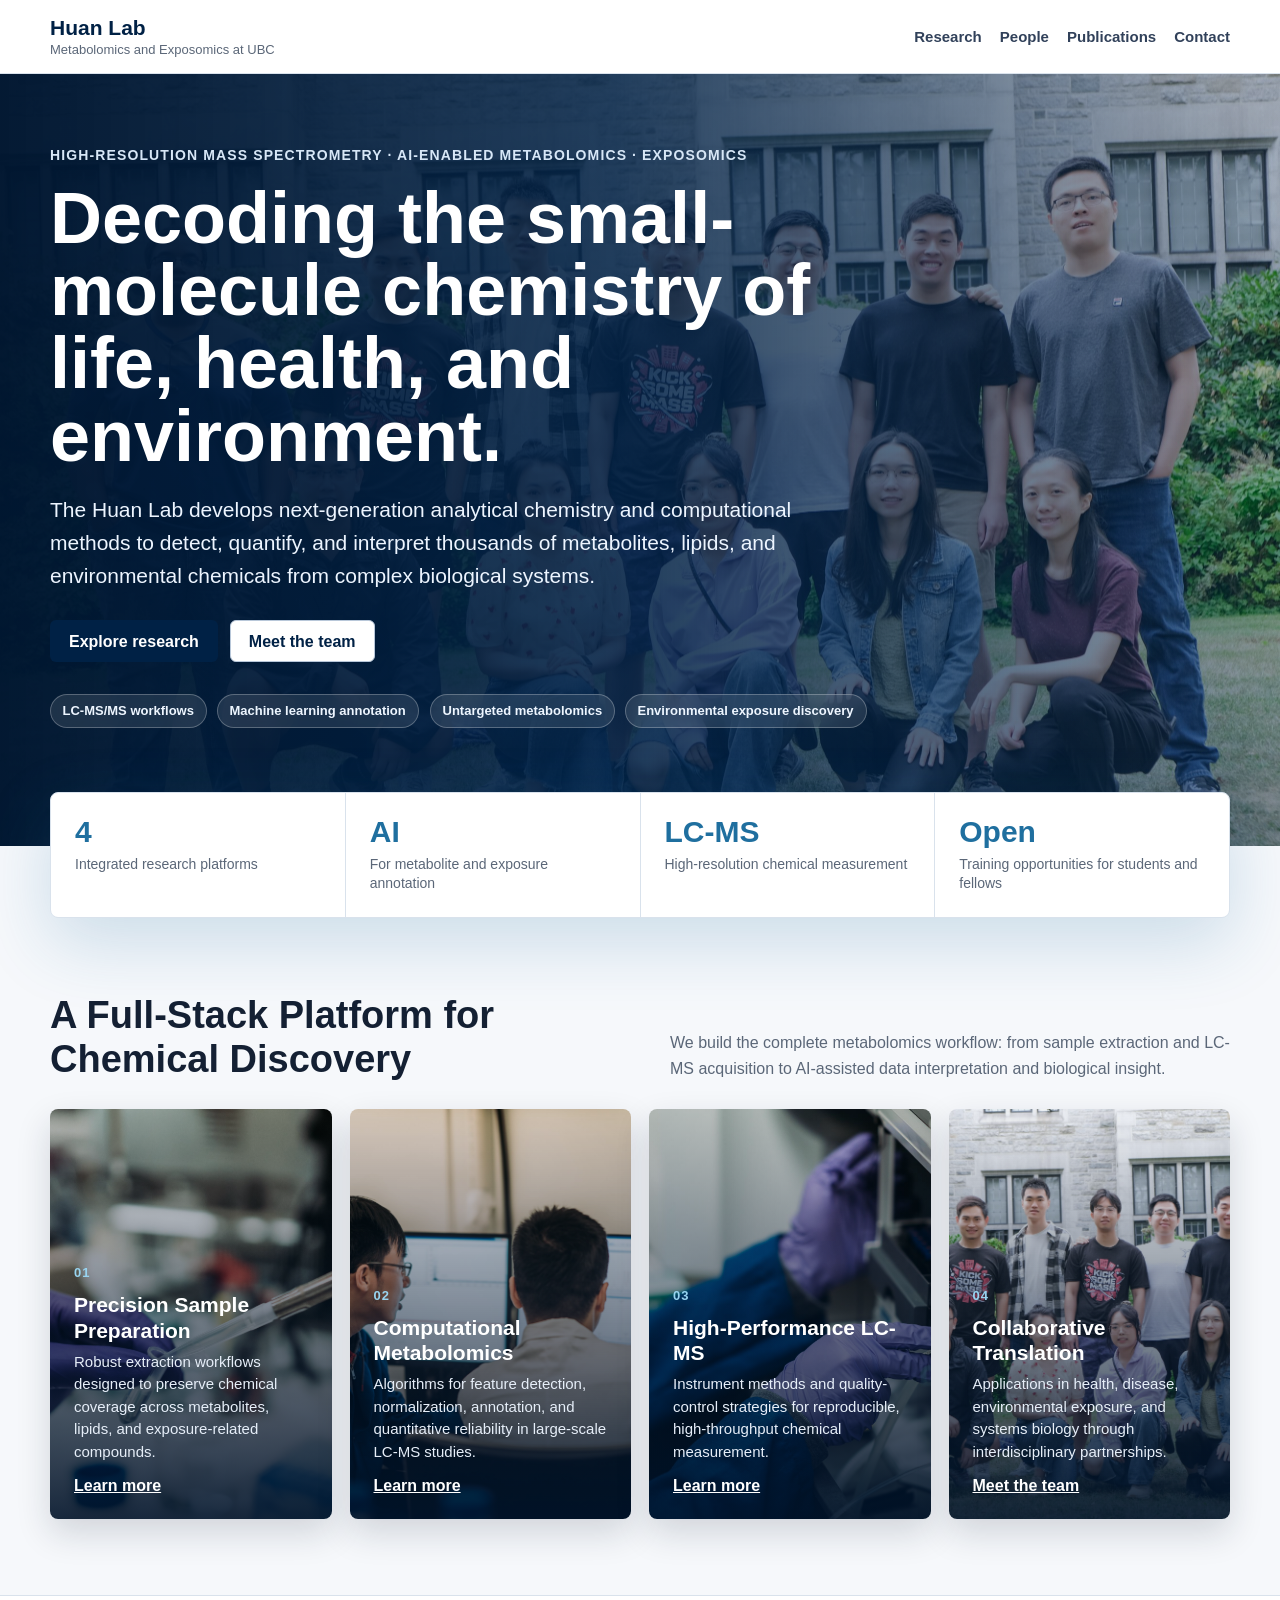
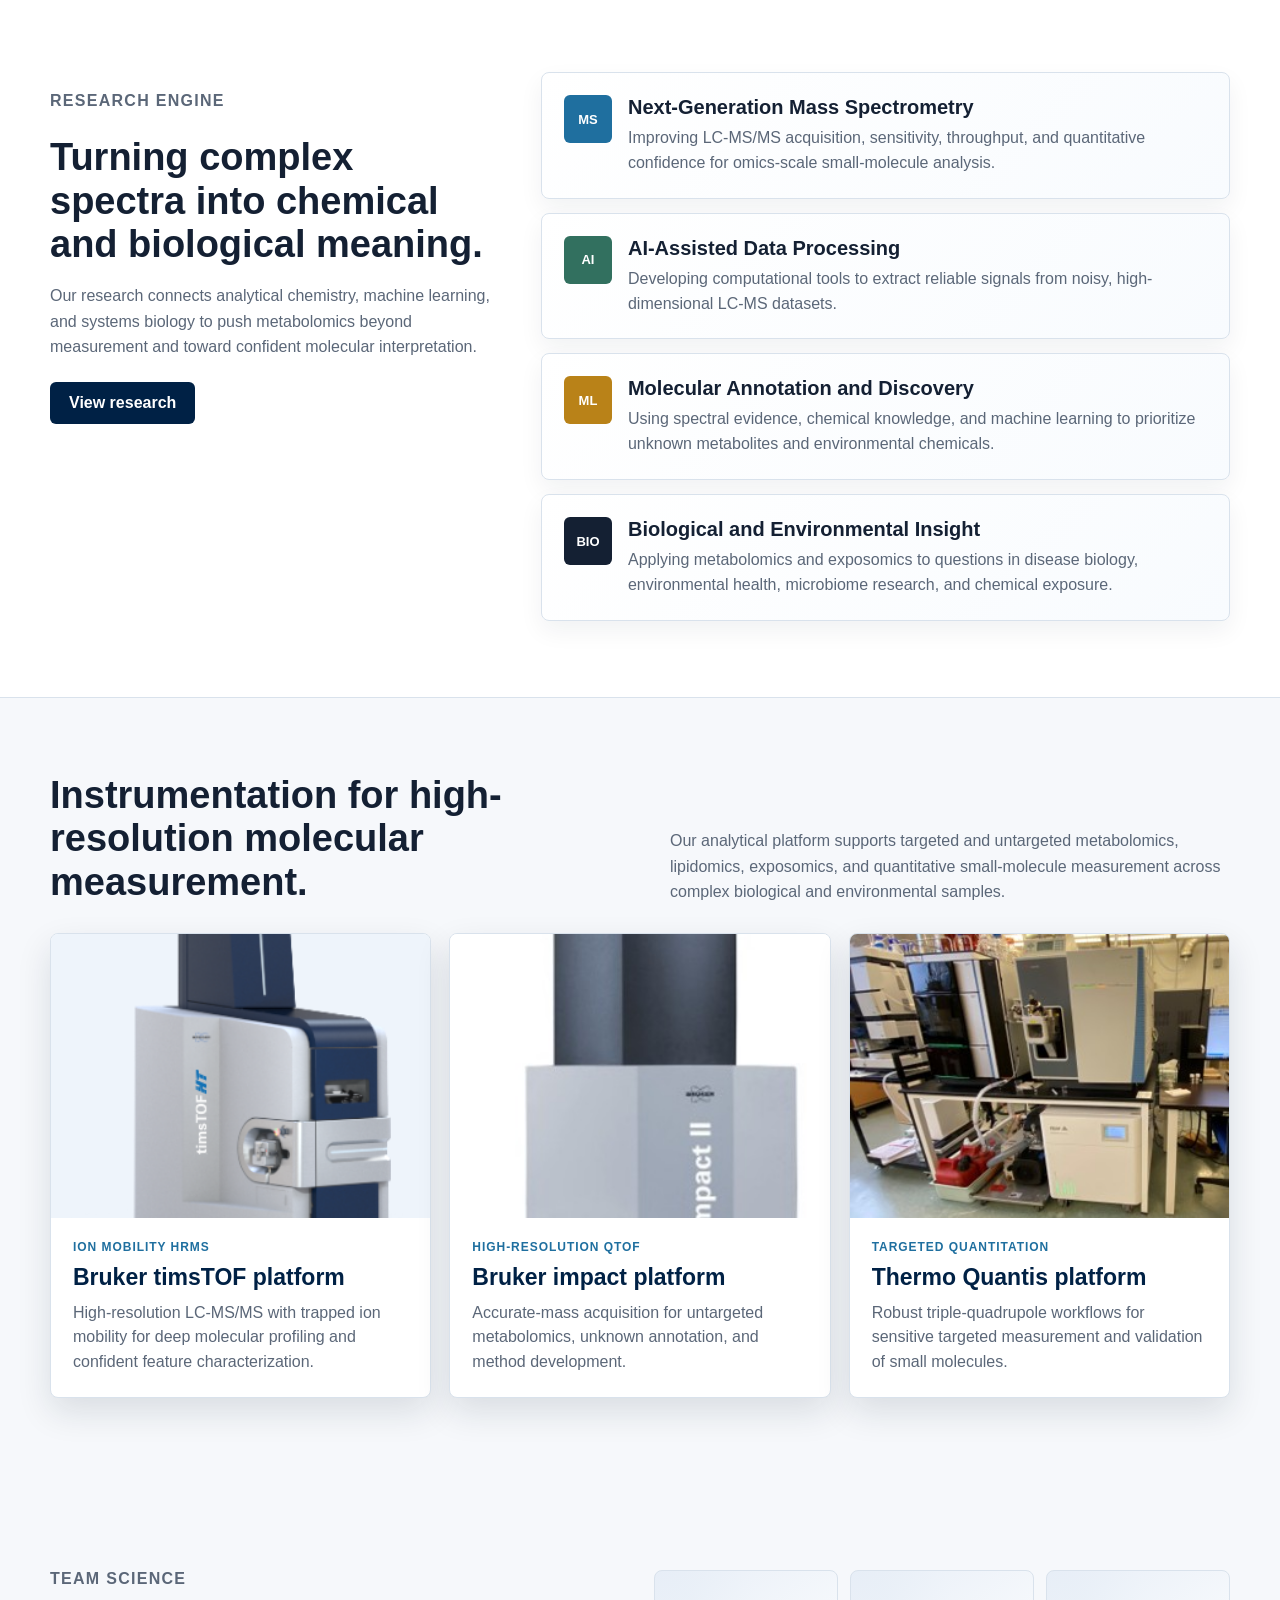
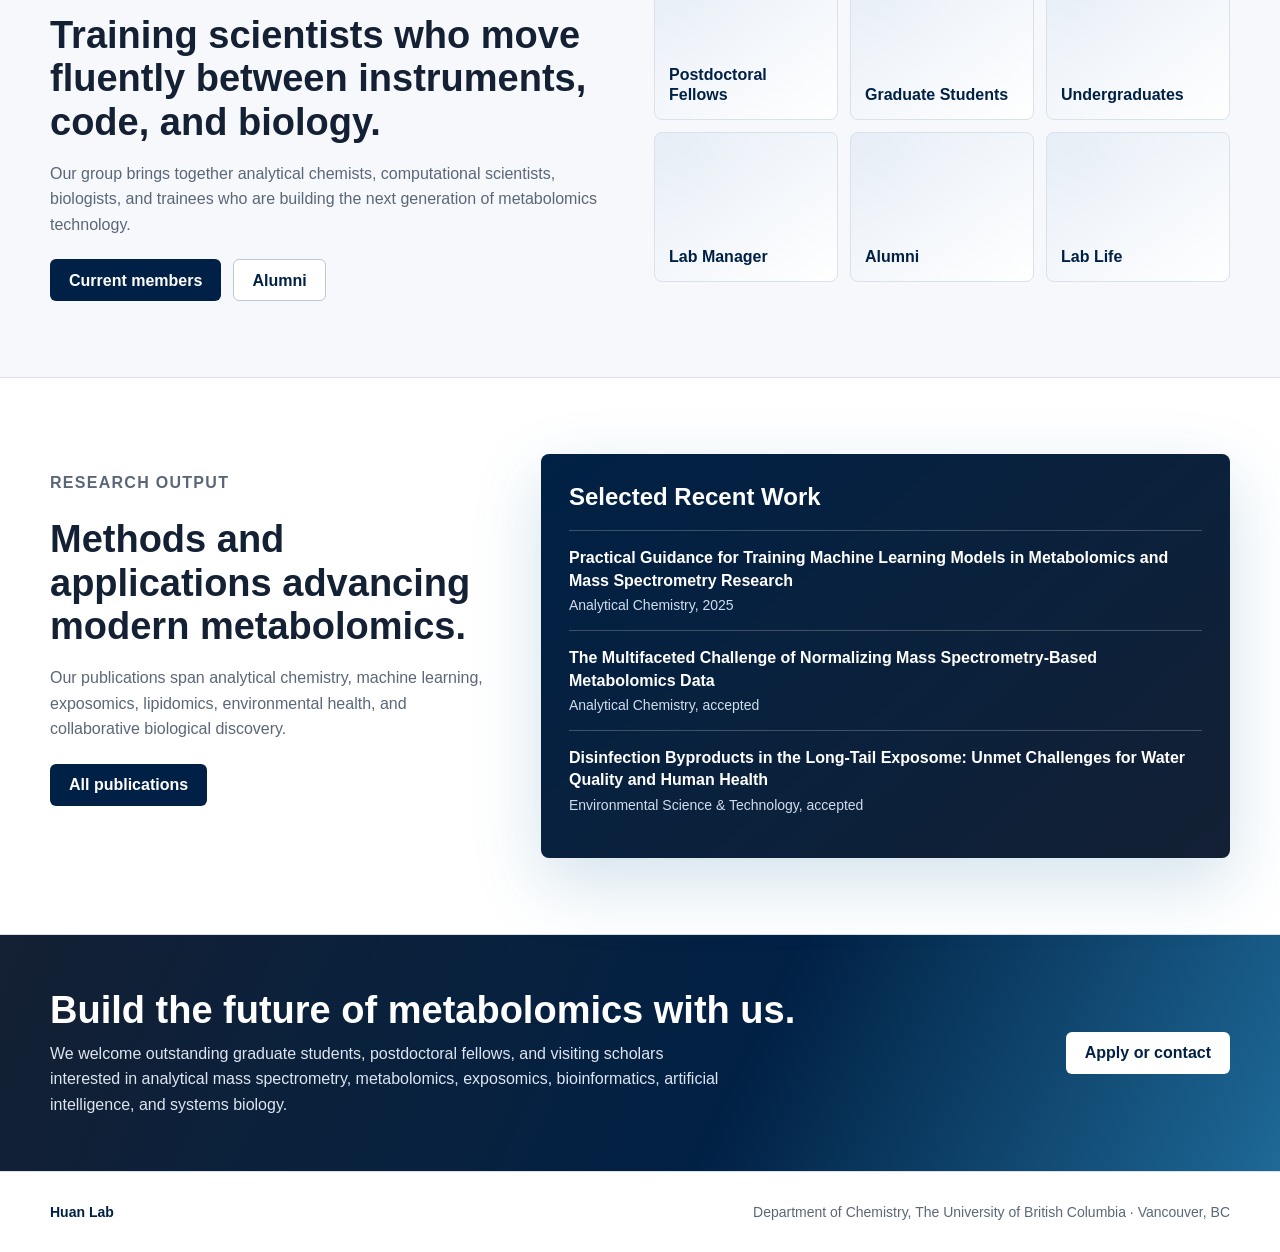
==== commit 906abf49: "Add files via upload" ====
--- a/index.html
+++ b/index.html
@@ -202,18 +202,18 @@
       </div>
       <div class="hl-publication-panel">
         <h3>Selected Recent Work</h3>
-        <article class="hl-publication">
+        <a class="hl-publication" href="https://pubs.acs.org/doi/10.1021/acs.analchem.5c01417" target="_blank" rel="noopener">
           <strong>Practical Guidance for Training Machine Learning Models in Metabolomics and Mass Spectrometry Research</strong>
           <span>Analytical Chemistry, 2025</span>
-        </article>
-        <article class="hl-publication">
-          <strong>Data-Driven Discovery of Unknown Precursors of N-Nitrosodimethylamine</strong>
+        </a>
+        <a class="hl-publication" href="publications.html">
+          <strong>The Multifaceted Challenge of Normalizing Mass Spectrometry-Based Metabolomics Data</strong>
+          <span>Analytical Chemistry, accepted</span>
+        </a>
+        <a class="hl-publication" href="publications.html">
+          <strong>Disinfection Byproducts in the Long-Tail Exposome: Unmet Challenges for Water Quality and Human Health</strong>
           <span>Environmental Science &amp; Technology, accepted</span>
-        </article>
-        <article class="hl-publication">
-          <strong>AminoacidDB: LC-MS/MS toolkit for nonprotein amino acids</strong>
-          <span>Analyst, accepted</span>
-        </article>
+        </a>
       </div>
     </div>
   </section>
--- a/style.css
+++ b/style.css
@@ -542,8 +542,15 @@
 }
 
 .hl-publication {
+  display: block;
   padding: 16px 0;
   border-top: 1px solid rgba(255, 255, 255, .22);
+  text-decoration: none;
+}
+
+.hl-publication:hover strong,
+.hl-publication:focus strong {
+  text-decoration: underline;
 }
 
 .hl-publication strong {
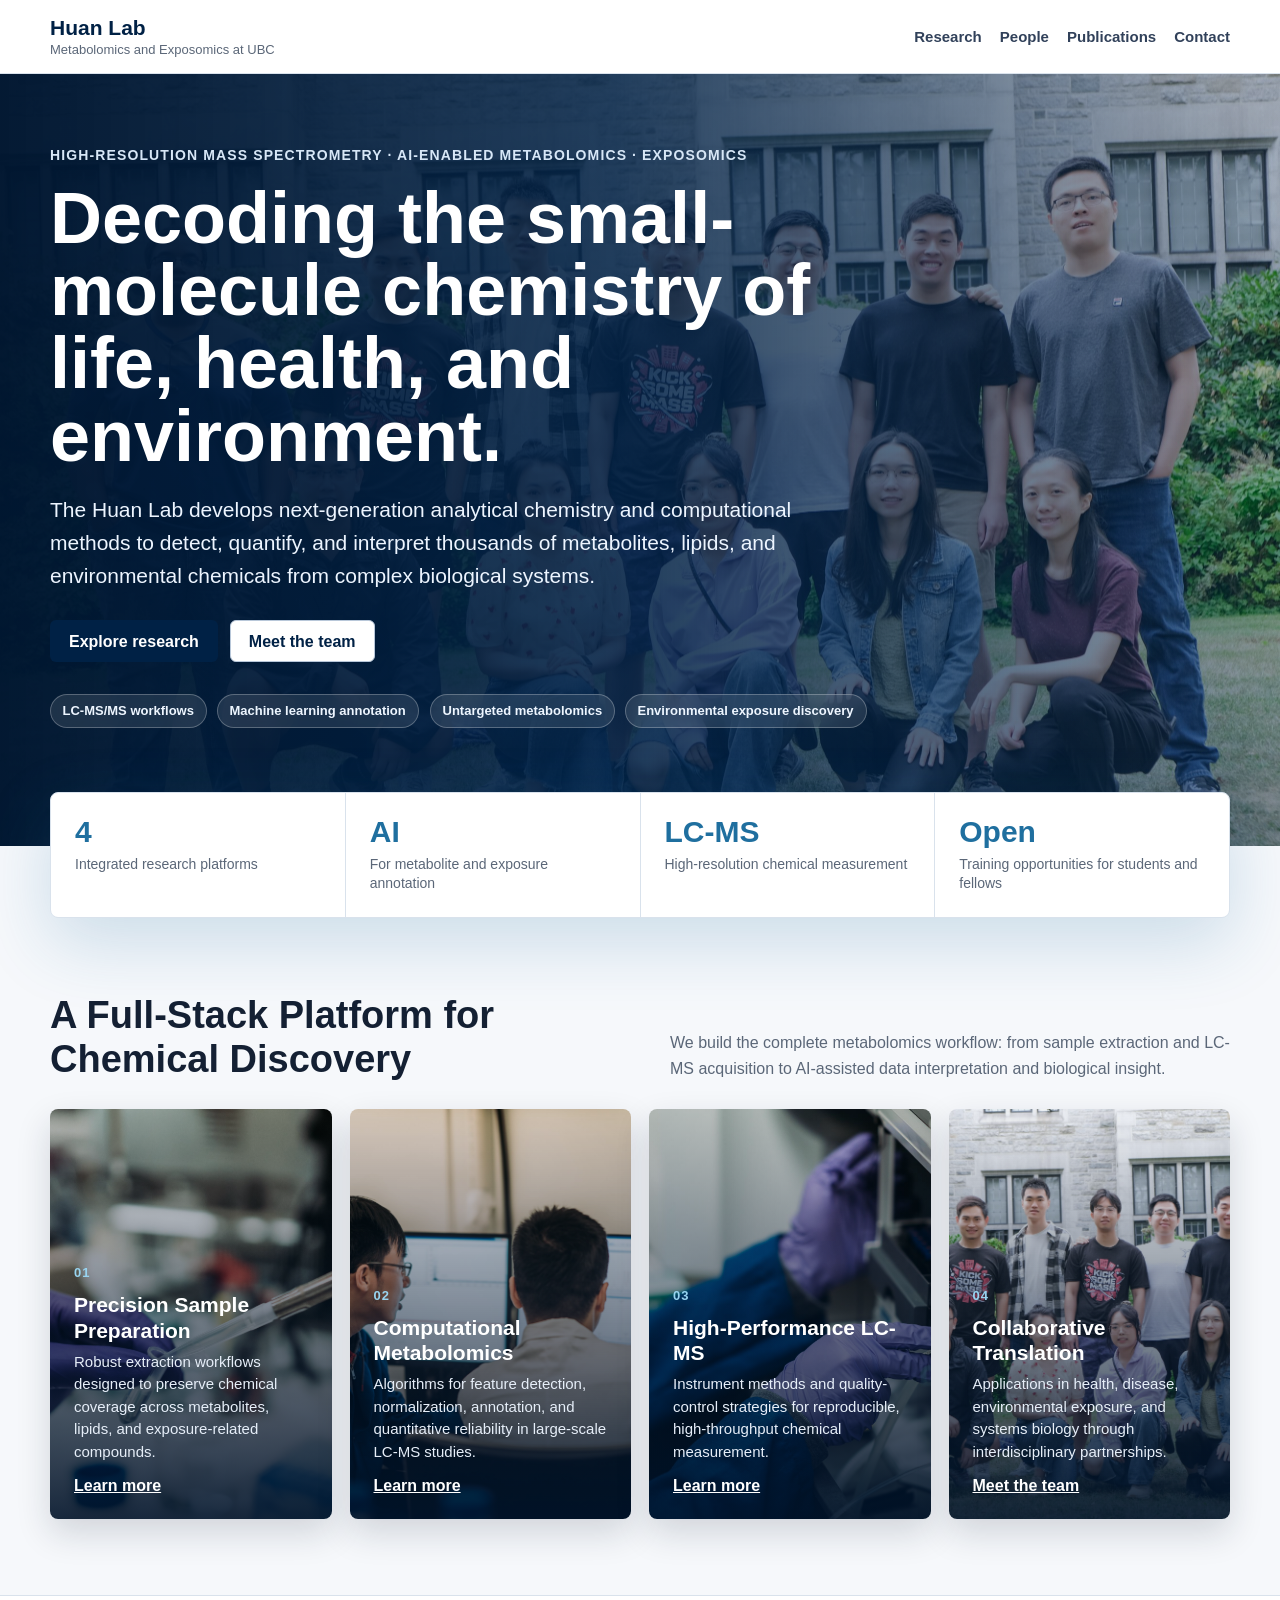
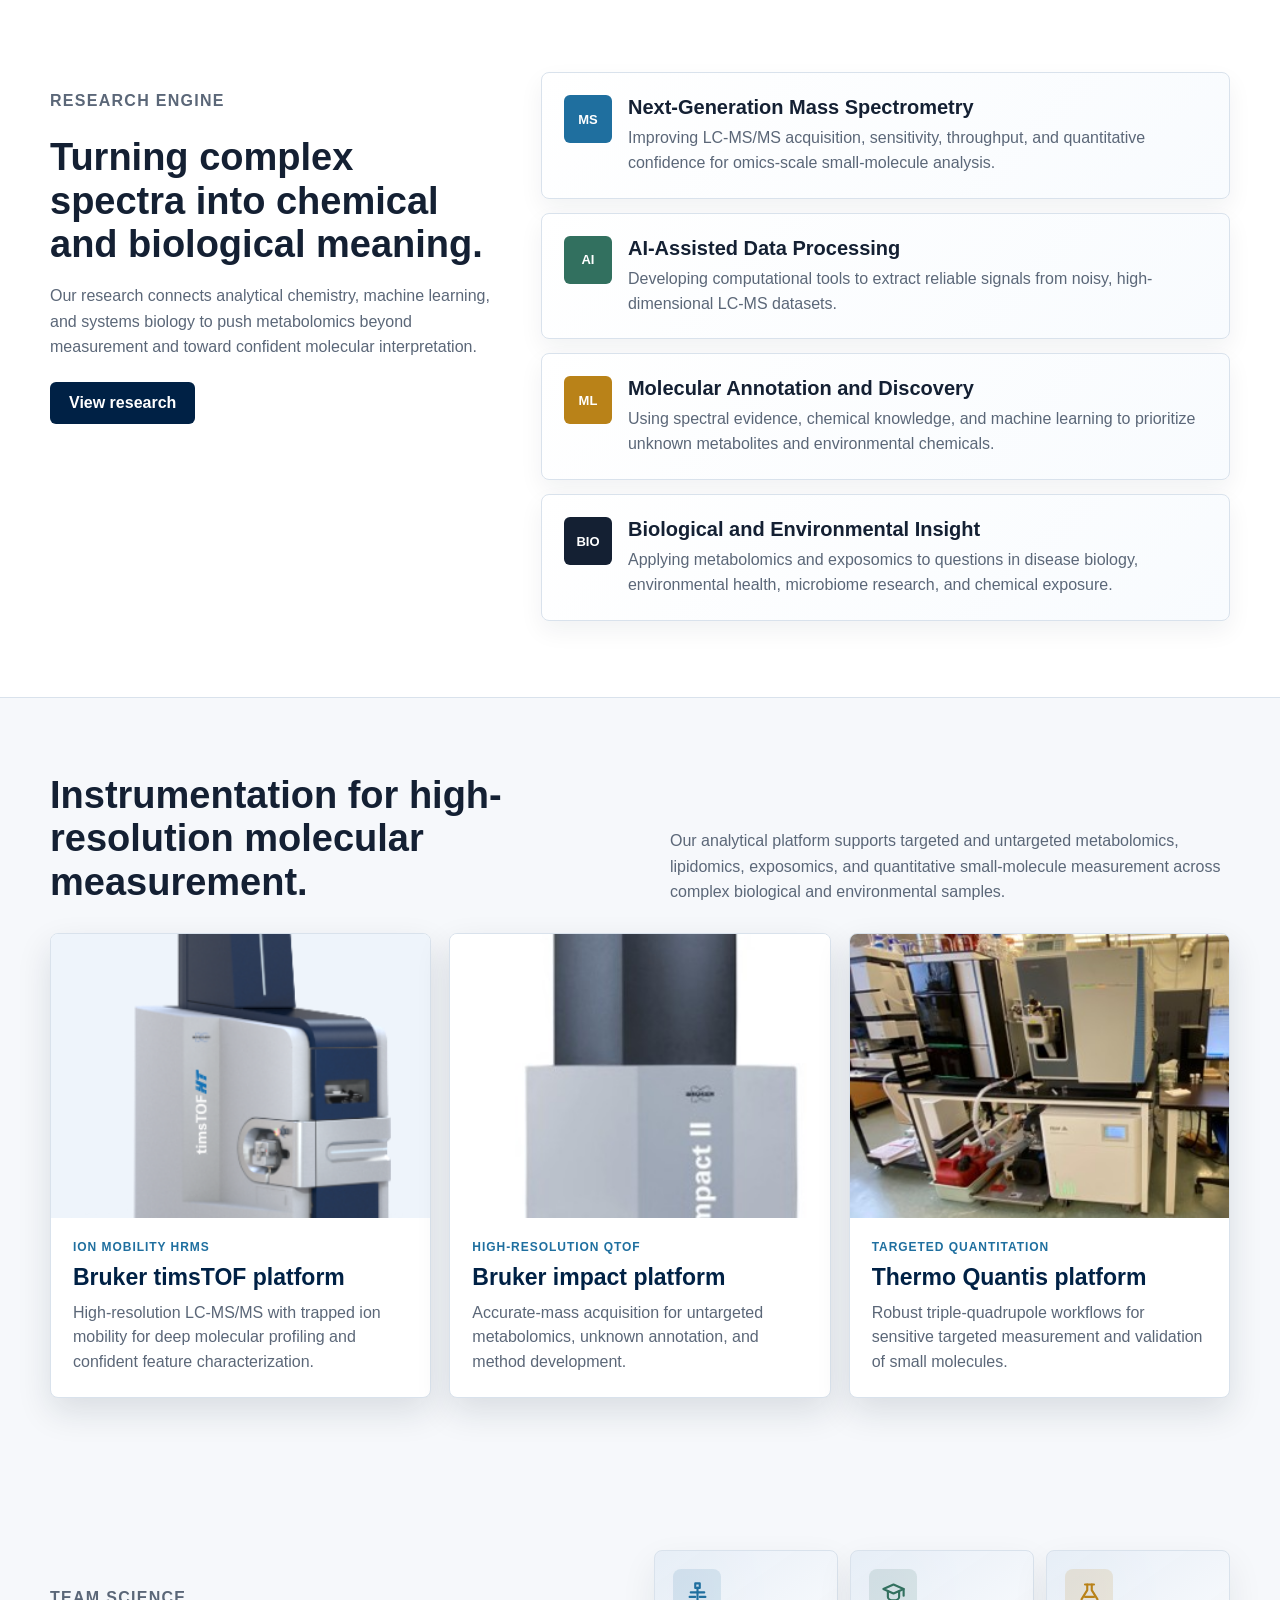
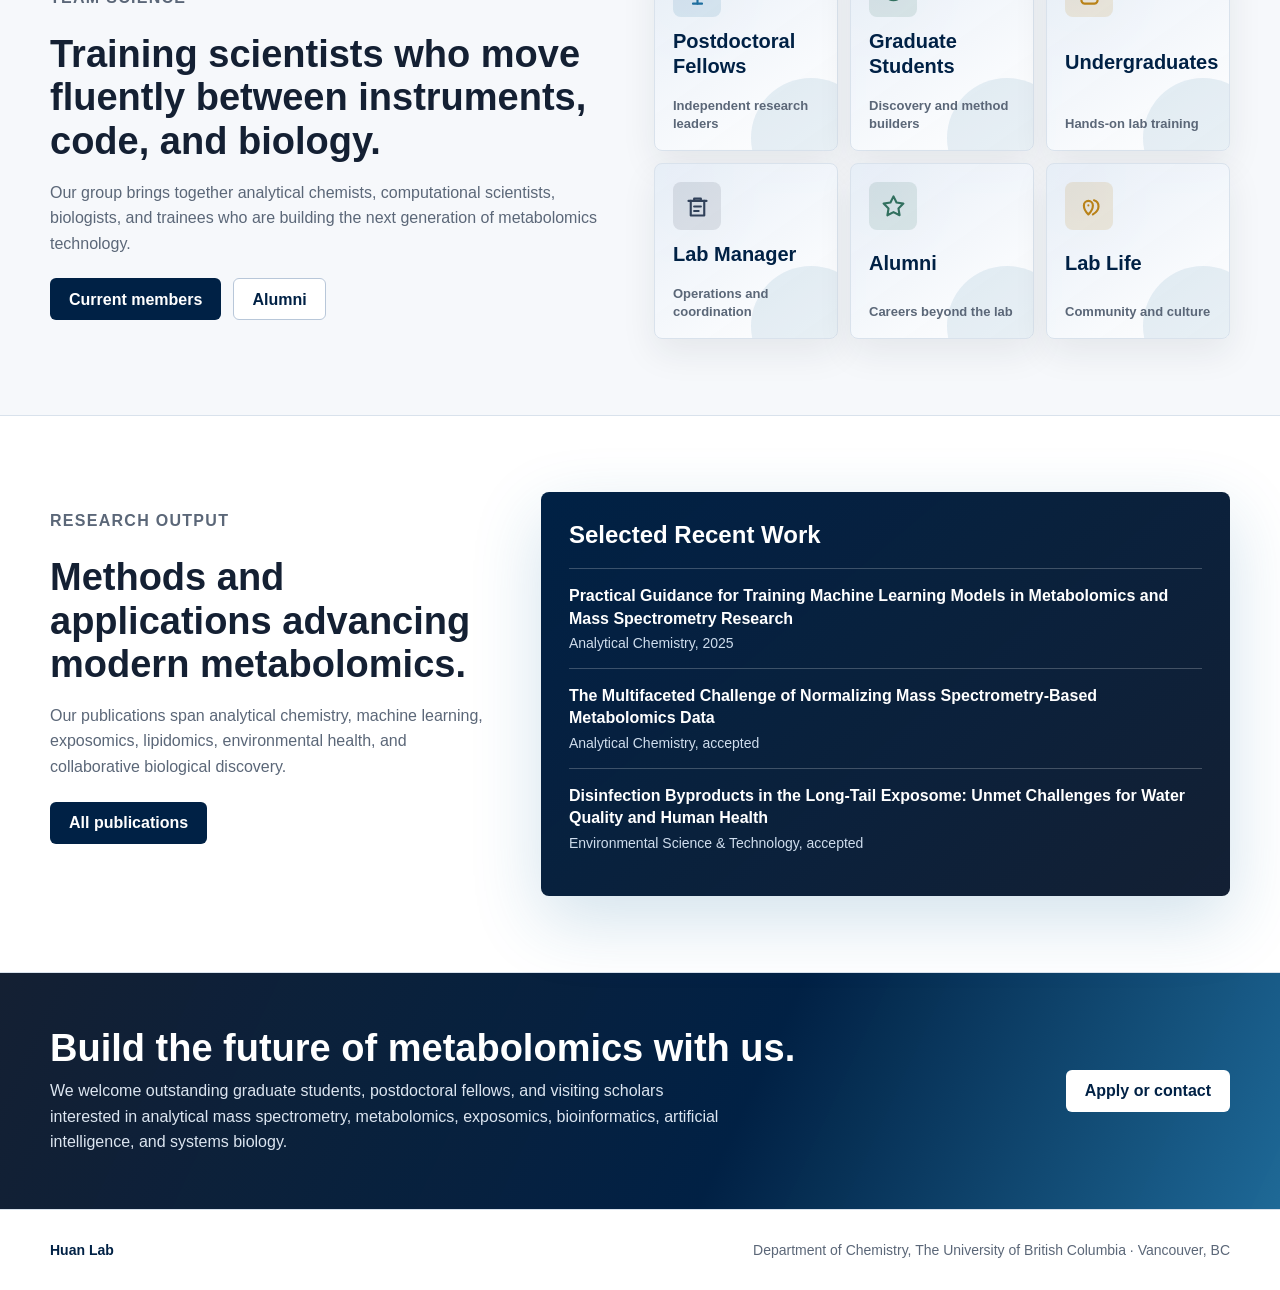
==== commit 22689167: "Website update" ====
--- a/index.html
+++ b/index.html
@@ -182,12 +182,48 @@
         </div>
       </div>
       <div class="hl-people-grid" aria-label="Lab member categories">
-        <a href="current-members.html#postdocs">Postdoctoral Fellows</a>
-        <a href="current-members.html#graduate-students">Graduate Students</a>
-        <a href="current-members.html#undergraduates">Undergraduates</a>
-        <a href="current-members.html#staff">Lab Manager</a>
-        <a href="people.html#alumni">Alumni</a>
-        <a href="people.html#life">Lab Life</a>
+        <a href="current-members.html#postdocs">
+          <span class="hl-people-icon" aria-hidden="true">
+            <svg viewBox="0 0 24 24" focusable="false"><path d="M10 3h4v4h-4z"/><path d="M6 11h12"/><path d="M8 21h8"/><path d="M12 7v14"/><path d="M5 15h5"/><path d="M14 15h5"/></svg>
+          </span>
+          <span class="hl-people-label">Postdoctoral Fellows</span>
+          <span class="hl-people-note">Independent research leaders</span>
+        </a>
+        <a href="current-members.html#graduate-students">
+          <span class="hl-people-icon hl-people-icon--green" aria-hidden="true">
+            <svg viewBox="0 0 24 24" focusable="false"><path d="M3 8l9-4 9 4-9 4z"/><path d="M7 10v5c0 1.7 2.2 3 5 3s5-1.3 5-3v-5"/><path d="M21 8v6"/></svg>
+          </span>
+          <span class="hl-people-label">Graduate Students</span>
+          <span class="hl-people-note">Discovery and method builders</span>
+        </a>
+        <a href="current-members.html#undergraduates">
+          <span class="hl-people-icon hl-people-icon--gold" aria-hidden="true">
+            <svg viewBox="0 0 24 24" focusable="false"><path d="M8 4h8"/><path d="M10 4v5l-5 8a3 3 0 0 0 2.6 4h8.8A3 3 0 0 0 19 17l-5-8V4"/><path d="M8 15h8"/></svg>
+          </span>
+          <span class="hl-people-label">Undergraduates</span>
+          <span class="hl-people-note">Hands-on lab training</span>
+        </a>
+        <a href="current-members.html#staff">
+          <span class="hl-people-icon hl-people-icon--slate" aria-hidden="true">
+            <svg viewBox="0 0 24 24" focusable="false"><path d="M4 7h16"/><path d="M6 7v13h12V7"/><path d="M9 7V5h6v2"/><path d="M9 12h6"/><path d="M9 16h4"/></svg>
+          </span>
+          <span class="hl-people-label">Lab Manager</span>
+          <span class="hl-people-note">Operations and coordination</span>
+        </a>
+        <a href="people.html#alumni">
+          <span class="hl-people-icon hl-people-icon--green" aria-hidden="true">
+            <svg viewBox="0 0 24 24" focusable="false"><path d="M12 3l2.7 5.5 6.1.9-4.4 4.3 1 6.1L12 17l-5.4 2.8 1-6.1-4.4-4.3 6.1-.9z"/></svg>
+          </span>
+          <span class="hl-people-label">Alumni</span>
+          <span class="hl-people-note">Careers beyond the lab</span>
+        </a>
+        <a href="lab-life.html">
+          <span class="hl-people-icon hl-people-icon--gold" aria-hidden="true">
+            <svg viewBox="0 0 24 24" focusable="false"><path d="M7 11a4 4 0 1 1 8 0c0 4-4 8-4 8s-4-4-4-8z"/><path d="M11 11h.01"/><path d="M16 6.5c2.5.6 4 2.5 4 5.5 0 3.2-2.4 5.5-5 7"/></svg>
+          </span>
+          <span class="hl-people-label">Lab Life</span>
+          <span class="hl-people-note">Community and culture</span>
+        </a>
       </div>
     </div>
   </section>
@@ -229,7 +265,7 @@
   </section>
   <footer class="site-footer">
     <div class="hl-wrap">
-      <strong>Huan Lab</strong>
+      <a class="site-footer__brand" href="index.html"><strong>Huan Lab</strong></a>
       <span>Department of Chemistry, The University of British Columbia · Vancouver, BC</span>
     </div>
   </footer>
--- a/style.css
+++ b/style.css
@@ -88,6 +88,18 @@
   color: var(--hl-ubc-blue);
 }
 
+.site-footer__brand {
+  color: var(--hl-ubc-blue);
+  text-decoration: none;
+}
+
+.site-footer__brand:hover,
+.site-footer__brand:focus {
+  color: var(--hl-blue);
+  text-decoration: underline;
+  text-underline-offset: 3px;
+}
+
 :root {
   --hl-ubc-blue: #002145;
   --hl-ink: #142033;
@@ -504,9 +516,12 @@
 
 .hl-people-grid a {
   min-height: 150px;
-  display: flex;
-  align-items: end;
-  padding: 14px;
+  position: relative;
+  overflow: hidden;
+  display: grid;
+  align-content: space-between;
+  gap: 12px;
+  padding: 18px;
   border: 1px solid var(--hl-line);
   border-radius: 8px;
   background:
@@ -516,12 +531,86 @@
   font-weight: 700;
   line-height: 1.25;
   text-decoration: none !important;
+  box-shadow: 0 14px 35px rgba(20, 32, 51, .08);
+  transition: transform .18s ease, border-color .18s ease, box-shadow .18s ease, background .18s ease;
+}
+
+.hl-people-grid a::after {
+  content: "";
+  position: absolute;
+  inset: auto -34px -48px auto;
+  width: 120px;
+  height: 120px;
+  border-radius: 999px;
+  background: rgba(31, 111, 159, .1);
+  pointer-events: none;
+}
+
+.hl-people-icon {
+  position: relative;
+  z-index: 1;
+  width: 48px;
+  height: 48px;
+  display: grid;
+  place-items: center;
+  border-radius: 8px;
+  background: rgba(31, 111, 159, .12);
+  color: var(--hl-blue);
+}
+
+.hl-people-icon svg {
+  width: 27px;
+  height: 27px;
+  fill: none;
+  stroke: currentColor;
+  stroke-width: 1.9;
+  stroke-linecap: round;
+  stroke-linejoin: round;
+}
+
+.hl-people-icon--green {
+  background: rgba(50, 112, 95, .13);
+  color: var(--hl-green);
+}
+
+.hl-people-icon--gold {
+  background: rgba(185, 130, 24, .14);
+  color: var(--hl-gold);
+}
+
+.hl-people-icon--slate {
+  background: rgba(20, 32, 51, .1);
+  color: #31415a;
+}
+
+.hl-people-label,
+.hl-people-note {
+  position: relative;
+  z-index: 1;
+  display: block;
+}
+
+.hl-people-label {
+  max-width: 13ch;
+  font-size: 20px;
+}
+
+.hl-people-note {
+  margin-top: 6px;
+  color: var(--hl-muted);
+  font-size: 13px;
+  font-weight: 700;
+  line-height: 1.35;
 }
 
 .hl-people-grid a:hover,
 .hl-people-grid a:focus {
   border-color: #9db5cf;
-  background: #eef4fb;
+  background:
+    linear-gradient(145deg, rgba(238, 244, 251, .98), rgba(255, 255, 255, 1)),
+    radial-gradient(circle at 20% 20%, rgba(31, 111, 159, .28), transparent 34%);
+  box-shadow: 0 20px 45px rgba(20, 32, 51, .12);
+  transform: translateY(-3px);
 }
 
 .hl-publication-panel {
@@ -667,6 +756,18 @@
   background:
     linear-gradient(90deg, rgba(0, 22, 48, .96), rgba(0, 33, 69, .76)),
     url("images/data-processing.jpg") center / cover;
+}
+
+.page-hero--alumni {
+  background:
+    linear-gradient(90deg, rgba(0, 22, 48, .97), rgba(0, 33, 69, .74)),
+    url("images/lab-team.jpg") center / cover;
+}
+
+.page-hero--lab-life {
+  background:
+    linear-gradient(90deg, rgba(0, 22, 48, .96), rgba(0, 33, 69, .7)),
+    url("images/lab-team.jpg") center / cover;
 }
 
 .page-hero--publications,
@@ -747,6 +848,34 @@
   box-shadow: 0 12px 28px rgba(20, 32, 51, .08);
 }
 
+.contact-more {
+  margin-top: 18px;
+  padding-top: 16px;
+  border-top: 1px solid var(--hl-line);
+}
+
+.contact-more summary {
+  cursor: pointer;
+  color: var(--hl-blue);
+  font-weight: 900;
+}
+
+.contact-more summary::marker {
+  color: var(--hl-green);
+}
+
+.contact-more p {
+  margin: 12px 0 0;
+  font-size: 15px;
+}
+
+.contact-more a {
+  color: var(--hl-blue);
+  font-weight: 800;
+  text-decoration-thickness: 1px;
+  text-underline-offset: 3px;
+}
+
 .card-kicker,
 .publication-card span {
   display: block;
@@ -768,6 +897,76 @@
 .process-list {
   display: grid;
   gap: 12px;
+}
+
+.lab-life-empty {
+  min-height: 360px;
+}
+
+.people-tab-grid {
+  display: grid;
+  grid-template-columns: repeat(2, minmax(0, 1fr));
+  gap: 18px;
+}
+
+.people-tab-card {
+  min-height: 190px;
+  padding: 28px;
+  border: 1px solid var(--hl-line);
+  border-radius: 8px;
+  background: #fff;
+  box-shadow: 0 14px 35px rgba(20, 32, 51, .08);
+}
+
+.people-tab-card h2 {
+  margin: 0 0 14px;
+}
+
+.people-tab-card p {
+  max-width: 720px;
+  margin: 0;
+  color: var(--hl-muted);
+  font-size: 16px;
+  line-height: 1.6;
+}
+
+.people-tab-card--link {
+  position: relative;
+  overflow: hidden;
+  display: block;
+  color: var(--hl-ubc-blue);
+  text-decoration: none !important;
+  background:
+    linear-gradient(145deg, rgba(231, 238, 247, .94), rgba(255, 255, 255, .96)),
+    radial-gradient(circle at 86% 18%, rgba(50, 112, 95, .2), transparent 32%);
+  transition: transform .18s ease, border-color .18s ease, box-shadow .18s ease;
+}
+
+.people-tab-card--link::after {
+  content: "->";
+  position: absolute;
+  right: 28px;
+  bottom: 24px;
+  color: var(--hl-green);
+  font-size: 28px;
+  font-weight: 800;
+}
+
+.people-tab-card--link:hover,
+.people-tab-card--link:focus {
+  border-color: #9db5cf;
+  box-shadow: 0 20px 45px rgba(20, 32, 51, .12);
+  transform: translateY(-3px);
+}
+
+.people-tab-card__eyebrow {
+  display: block;
+  margin-bottom: 10px;
+  color: var(--hl-green);
+  font-size: 13px;
+  font-weight: 900;
+  letter-spacing: .12em;
+  text-transform: uppercase;
 }
 
 .process-list div {
@@ -1992,6 +2191,95 @@
   margin-top: 10px;
 }
 
+.alumni-overview {
+  margin-bottom: 0;
+}
+
+.alumni-intro {
+  display: grid;
+  grid-template-columns: 1.15fr .85fr;
+  gap: 44px;
+  align-items: start;
+}
+
+.alumni-intro h2 {
+  margin: 0;
+  color: var(--hl-ubc-blue);
+  font-size: clamp(28px, 4vw, 42px);
+  line-height: 1.14;
+}
+
+.alumni-intro > p {
+  margin: 34px 0 0;
+  color: var(--hl-muted);
+  font-size: 18px;
+  line-height: 1.65;
+}
+
+.alumni-list {
+  display: grid;
+  grid-template-columns: repeat(2, minmax(0, 1fr));
+  gap: 16px;
+  margin-top: 26px;
+}
+
+.alumni-list--single {
+  grid-template-columns: minmax(0, 1fr);
+}
+
+.alumni-card {
+  position: relative;
+  min-height: 210px;
+  padding: 24px;
+  border: 1px solid var(--hl-line);
+  border-radius: 8px;
+  background:
+    linear-gradient(180deg, rgba(255, 255, 255, .98), rgba(248, 251, 253, .98));
+  box-shadow: 0 12px 32px rgba(20, 32, 51, .08);
+}
+
+.alumni-card::before {
+  content: "";
+  position: absolute;
+  inset: 0 auto 0 0;
+  width: 5px;
+  border-radius: 8px 0 0 8px;
+  background: var(--hl-green);
+}
+
+.alumni-card__role {
+  display: inline-flex;
+  align-items: center;
+  min-height: 28px;
+  padding: 0 10px;
+  border-radius: 999px;
+  background: #e8f2ef;
+  color: var(--hl-green);
+  font-size: 12px;
+  font-weight: 900;
+  letter-spacing: .08em;
+  text-transform: uppercase;
+}
+
+.alumni-card h3 {
+  margin: 18px 0 8px;
+  color: var(--hl-ubc-blue);
+  font-size: 25px;
+  line-height: 1.15;
+}
+
+.alumni-card p {
+  margin: 0;
+  color: var(--hl-muted);
+  line-height: 1.58;
+}
+
+.alumni-card__period {
+  margin-bottom: 12px !important;
+  color: var(--hl-blue) !important;
+  font-weight: 800;
+}
+
 .person-card {
   text-decoration: none !important;
 }
@@ -2017,6 +2305,7 @@
   .profile-hero-grid,
   .profile-facts-grid,
   .member-overview-grid,
+  .alumni-intro,
   .publication-dashboard-grid,
   .publication-feature-grid,
   .publication-highlight-grid,
@@ -2025,11 +2314,13 @@
   .funding-grid,
   .funding-logo-grid,
   .people-card-grid,
+  .people-tab-grid,
   .contact-grid,
   .timeline-grid,
   .award-timeline,
   .affiliation-grid,
   .member-grid,
+  .alumni-list,
   .member-grid--featured .member-card,
   .member-card {
     grid-template-columns: 1fr;
@@ -2062,6 +2353,10 @@
   .member-card img {
     height: auto;
     aspect-ratio: 4 / 5;
+  }
+
+  .alumni-intro > p {
+    margin-top: 0;
   }
 
   .process-list div {
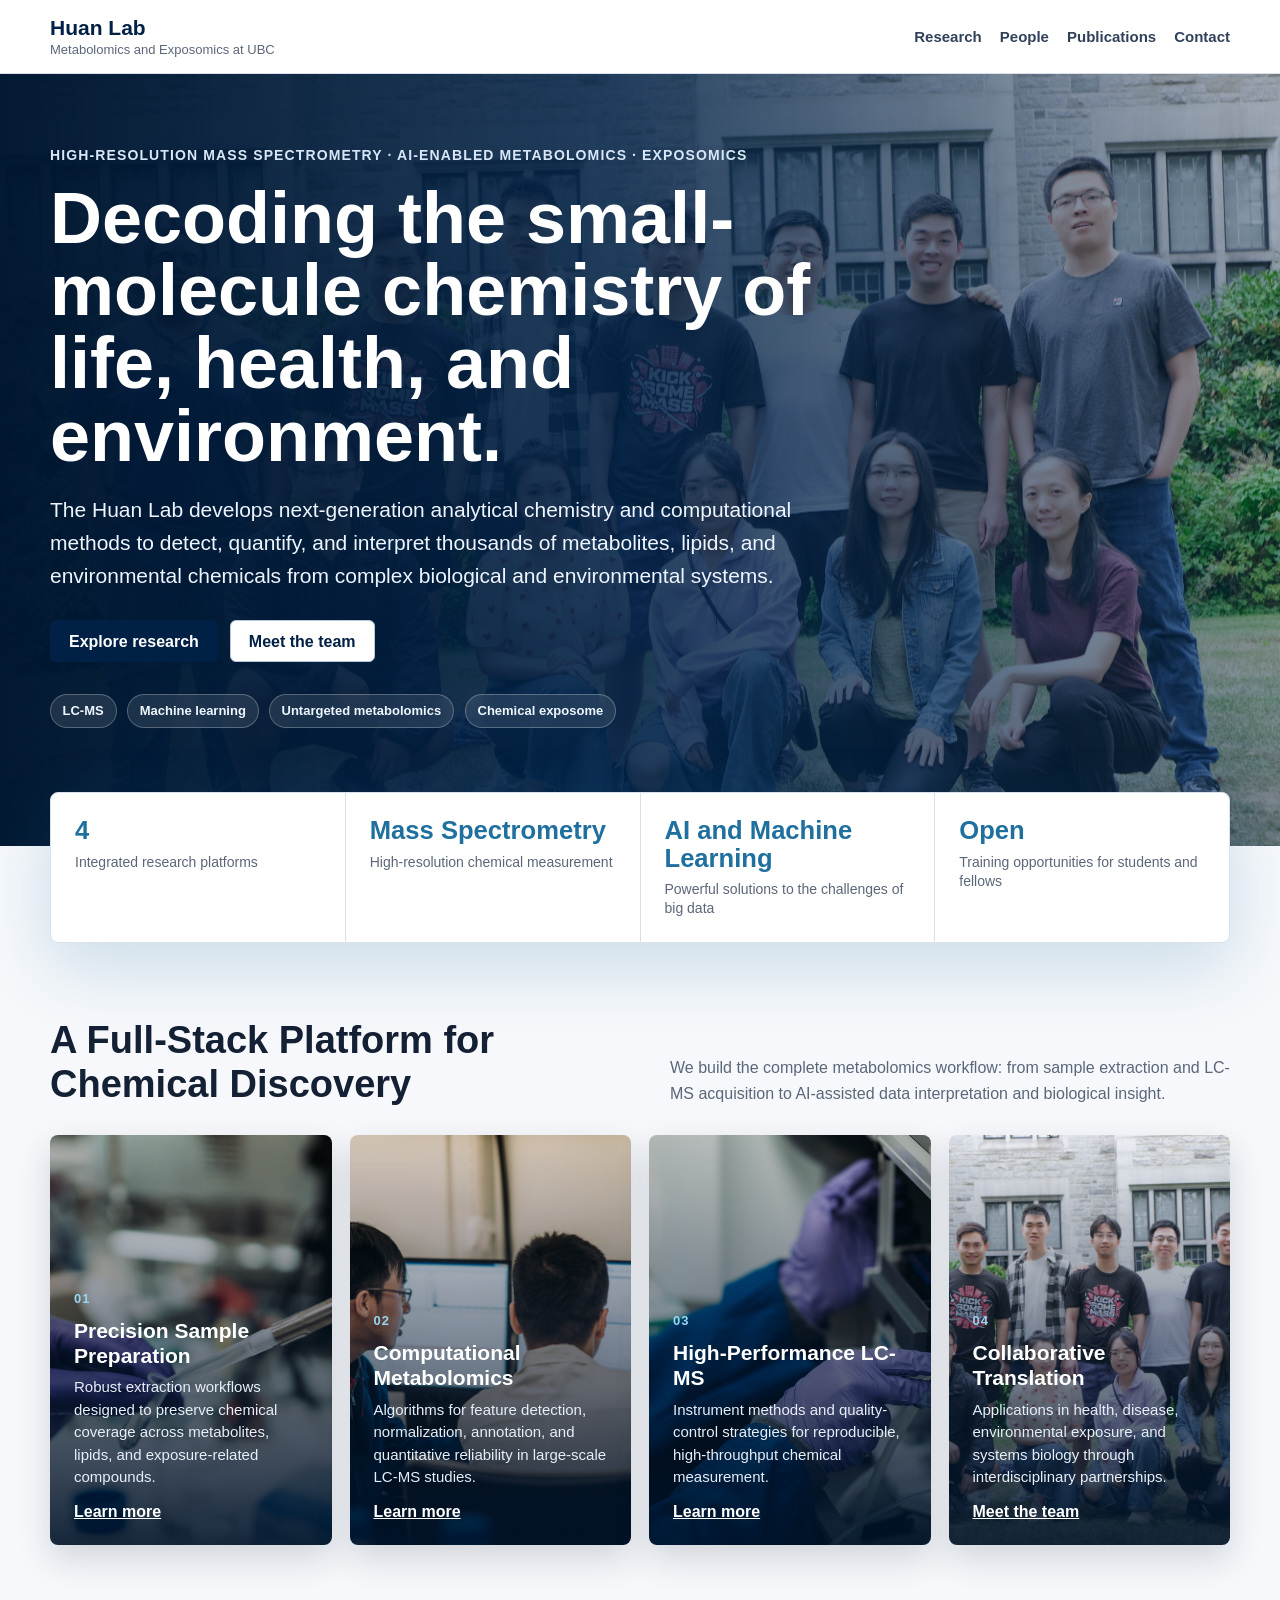
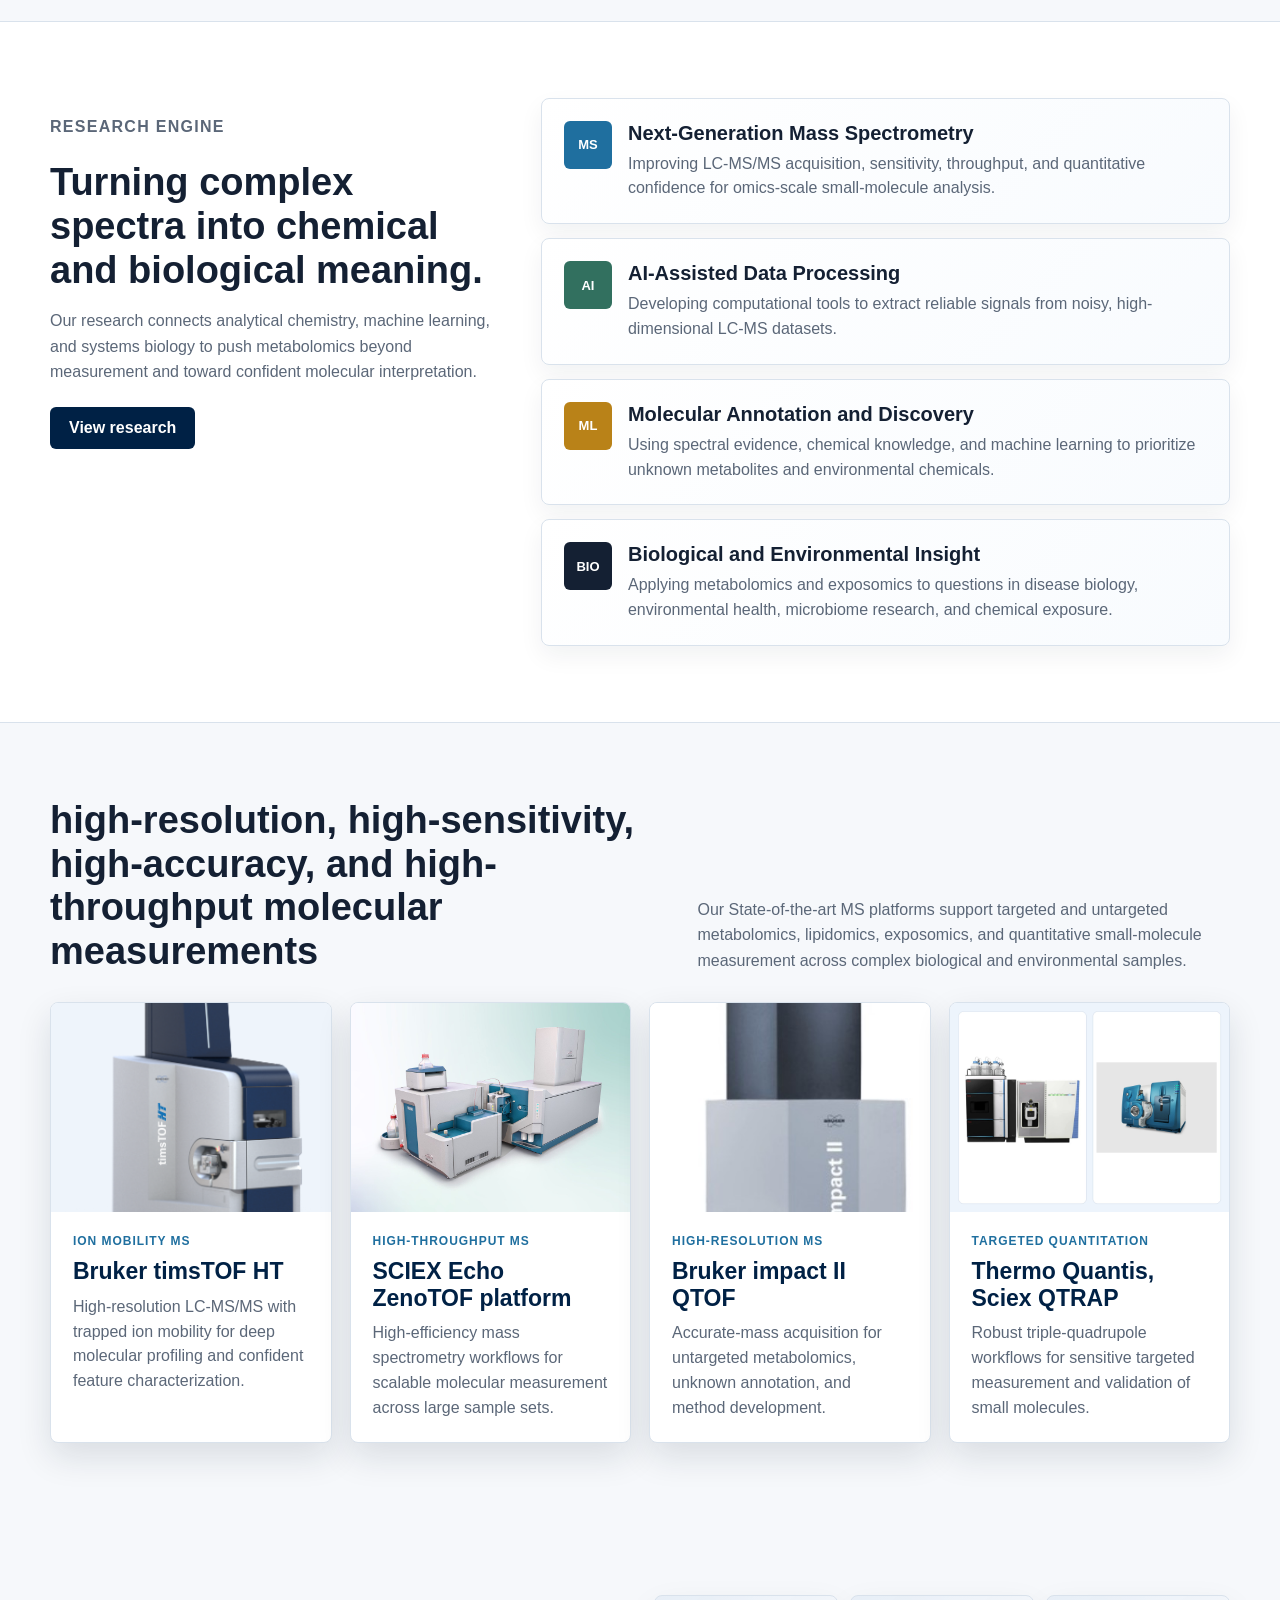
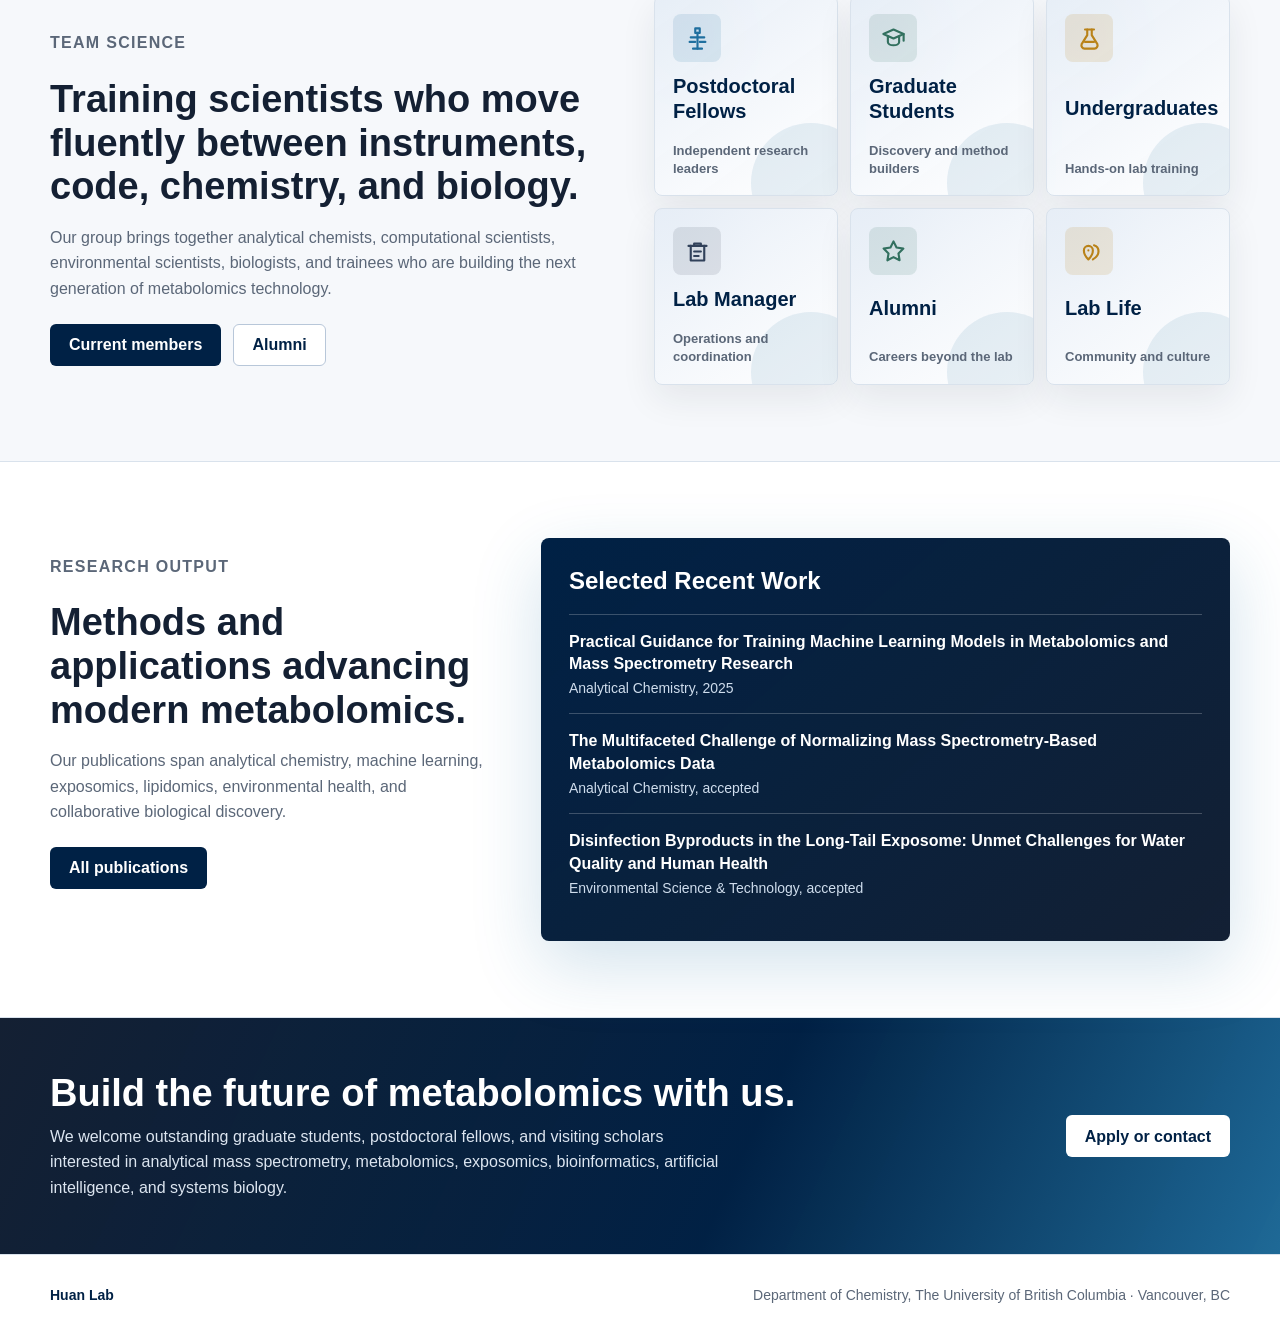
==== commit 7d11af01: "Webpage upgrade" ====
--- a/index.html
+++ b/index.html
@@ -24,16 +24,16 @@
     <div class="hl-hero__inner">
       <p class="hl-eyebrow">High-resolution mass spectrometry · AI-enabled metabolomics · Exposomics</p>
       <h1 id="hl-hero-title">Decoding the small-molecule chemistry of life, health, and environment.</h1>
-      <p class="hl-hero__copy">The Huan Lab develops next-generation analytical chemistry and computational methods to detect, quantify, and interpret thousands of metabolites, lipids, and environmental chemicals from complex biological systems.</p>
+      <p class="hl-hero__copy">The Huan Lab develops next-generation analytical chemistry and computational methods to detect, quantify, and interpret thousands of metabolites, lipids, and environmental chemicals from complex biological and environmental systems.</p>
       <div class="hl-actions">
         <a class="hl-button" href="research.html">Explore research</a>
         <a class="hl-button hl-button--secondary" href="people.html">Meet the team</a>
       </div>
       <div class="hl-hero__signals" aria-label="Research capabilities">
-        <span>LC-MS/MS workflows</span>
-        <span>Machine learning annotation</span>
+        <span>LC-MS</span>
+        <span>Machine learning</span>
         <span>Untargeted metabolomics</span>
-        <span>Environmental exposure discovery</span>
+        <span>Chemical exposome</span>
       </div>
     </div>
   </section>
@@ -42,8 +42,8 @@
     <div class="hl-wrap">
       <div class="hl-metric-grid">
         <div class="hl-metric"><strong>4</strong><span>Integrated research platforms</span></div>
-        <div class="hl-metric"><strong>AI</strong><span>For metabolite and exposure annotation</span></div>
-        <div class="hl-metric"><strong>LC-MS</strong><span>High-resolution chemical measurement</span></div>
+        <div class="hl-metric"><strong>Mass Spectrometry</strong><span>High-resolution chemical measurement</span></div>
+        <div class="hl-metric"><strong>AI and Machine Learning</strong><span>Powerful solutions to the challenges of big data</span></div>
         <div class="hl-metric"><strong>Open</strong><span>Training opportunities for students and fellows</span></div>
       </div>
     </div>
@@ -138,31 +138,39 @@
   <section class="hl-section" aria-labelledby="hl-instrumentation-title">
     <div class="hl-wrap">
       <div class="hl-section-head">
-        <h2 id="hl-instrumentation-title">Instrumentation for high-resolution molecular measurement.</h2>
-        <p>Our analytical platform supports targeted and untargeted metabolomics, lipidomics, exposomics, and quantitative small-molecule measurement across complex biological and environmental samples.</p>
+        <h2 id="hl-instrumentation-title">high-resolution, high-sensitivity, high-accuracy, and high-throughput molecular measurements</h2>
+        <p>Our State-of-the-art MS platforms support targeted and untargeted metabolomics, lipidomics, exposomics, and quantitative small-molecule measurement across complex biological and environmental samples.</p>
       </div>
       <div class="hl-instrument-grid">
         <article class="hl-instrument-card">
           <img src="images/instruments/bruker-timstof.png" alt="Bruker timsTOF mass spectrometer">
           <div>
-            <span>Ion mobility HRMS</span>
-            <h3>Bruker timsTOF platform</h3>
+            <span>Ion mobility MS</span>
+            <h3>Bruker timsTOF HT</h3>
             <p>High-resolution LC-MS/MS with trapped ion mobility for deep molecular profiling and confident feature characterization.</p>
           </div>
         </article>
         <article class="hl-instrument-card">
+          <img src="images/instruments/sciex.jpeg" alt="SCIEX mass spectrometry system">
+          <div>
+            <span>High-throughput MS</span>
+            <h3>SCIEX Echo ZenoTOF platform</h3>
+            <p>High-efficiency mass spectrometry workflows for scalable molecular measurement across large sample sets.</p>
+          </div>
+        </article>
+        <article class="hl-instrument-card">
           <img src="images/instruments/bruker-impact.jpg" alt="Bruker impact mass spectrometer">
           <div>
-            <span>High-resolution QTOF</span>
-            <h3>Bruker impact platform</h3>
+            <span>High-resolution MS</span>
+            <h3>Bruker impact II QTOF</h3>
             <p>Accurate-mass acquisition for untargeted metabolomics, unknown annotation, and method development.</p>
           </div>
         </article>
         <article class="hl-instrument-card">
-          <img src="images/instruments/thermo-quantis-lab.jpg" alt="Thermo Quantis mass spectrometer in laboratory">
+          <img src="images/instruments/quantis-sciex5500-merged.jpg" alt="Thermo Quantis and SCIEX 5500 mass spectrometry systems">
           <div>
             <span>Targeted quantitation</span>
-            <h3>Thermo Quantis platform</h3>
+            <h3>Thermo Quantis, Sciex QTRAP</h3>
             <p>Robust triple-quadrupole workflows for sensitive targeted measurement and validation of small molecules.</p>
           </div>
         </article>
@@ -174,8 +182,8 @@
     <div class="hl-wrap hl-people">
       <div class="hl-people__copy">
         <p class="hl-eyebrow hl-eyebrow--dark">Team science</p>
-        <h2 id="hl-people-title">Training scientists who move fluently between instruments, code, and biology.</h2>
-        <p>Our group brings together analytical chemists, computational scientists, biologists, and trainees who are building the next generation of metabolomics technology.</p>
+        <h2 id="hl-people-title">Training scientists who move fluently between instruments, code, chemistry, and biology.</h2>
+        <p>Our group brings together analytical chemists, computational scientists, environmental scientists, biologists, and trainees who are building the next generation of metabolomics technology.</p>
         <div class="hl-actions">
           <a class="hl-button" href="current-members.html">Current members</a>
           <a class="hl-button hl-button--secondary" href="people.html#alumni">Alumni</a>
--- a/style.css
+++ b/style.css
@@ -264,8 +264,8 @@
 .hl-metric strong {
   display: block;
   color: var(--hl-blue);
-  font-size: 30px;
-  line-height: 1;
+  font-size: clamp(22px, 2vw, 30px);
+  line-height: 1.08;
 }
 
 .hl-metric span {
@@ -454,7 +454,7 @@
 
 .hl-instrument-grid {
   display: grid;
-  grid-template-columns: repeat(3, minmax(0, 1fr));
+  grid-template-columns: repeat(4, minmax(0, 1fr));
   gap: 18px;
 }
 
@@ -499,6 +499,12 @@
   margin: 0;
   color: var(--hl-muted);
   line-height: 1.55;
+}
+
+@media (max-width: 1120px) {
+  .hl-instrument-grid {
+    grid-template-columns: repeat(2, minmax(0, 1fr));
+  }
 }
 
 .hl-people {
@@ -1499,6 +1505,57 @@
   text-transform: uppercase;
 }
 
+.publication-highlight-card .journal-logo {
+  min-height: 58px;
+  display: grid;
+  align-content: center;
+  margin-bottom: 2px;
+  padding: 12px 10px 9px;
+  border-top: 5px solid #e95b35;
+  border-bottom: 1px solid var(--hl-line);
+  background: #fff;
+  color: #050505;
+  font-family: Georgia, "Times New Roman", serif;
+  font-size: 24px;
+  font-weight: 800;
+  letter-spacing: -.04em;
+  line-height: .95;
+  text-transform: lowercase;
+}
+
+.publication-highlight-card .journal-logo span {
+  color: inherit;
+  font: inherit;
+  letter-spacing: inherit;
+  line-height: inherit;
+  text-transform: inherit;
+}
+
+.journal-logo--nature {
+  border-top-color: #e95b35 !important;
+}
+
+.journal-logo--methods {
+  border-top-color: #d84a2b !important;
+}
+
+.journal-logo--cancer,
+.journal-logo--discovery {
+  border-top-color: #8a1538 !important;
+}
+
+.journal-logo--cell {
+  border-top-color: #2f6f5e !important;
+}
+
+.journal-logo--communications {
+  border-top-color: #255f99 !important;
+}
+
+.journal-logo--biology {
+  border-top-color: #b98218 !important;
+}
+
 .publication-highlight-card h3 {
   margin: 0;
   color: var(--hl-ubc-blue);
@@ -1669,6 +1726,36 @@
   color: #2f3f55;
   font-size: 15.5px;
   line-height: 1.6;
+}
+
+.publication-reference-link {
+  color: inherit;
+  text-decoration: none;
+}
+
+.publication-reference-link:hover,
+.publication-reference-link:focus {
+  color: var(--hl-ubc-blue);
+  text-decoration: underline;
+  text-decoration-thickness: 1px;
+  text-underline-offset: 4px;
+}
+
+.publication-link {
+  display: inline-flex;
+  align-items: center;
+  margin-left: 8px;
+  color: var(--hl-blue);
+  font-size: 13px;
+  font-weight: 800;
+  text-decoration: underline;
+  text-underline-offset: 3px;
+  white-space: nowrap;
+}
+
+.publication-link:hover,
+.publication-link:focus {
+  color: var(--hl-ubc-blue);
 }
 
 .profile-lead-link {
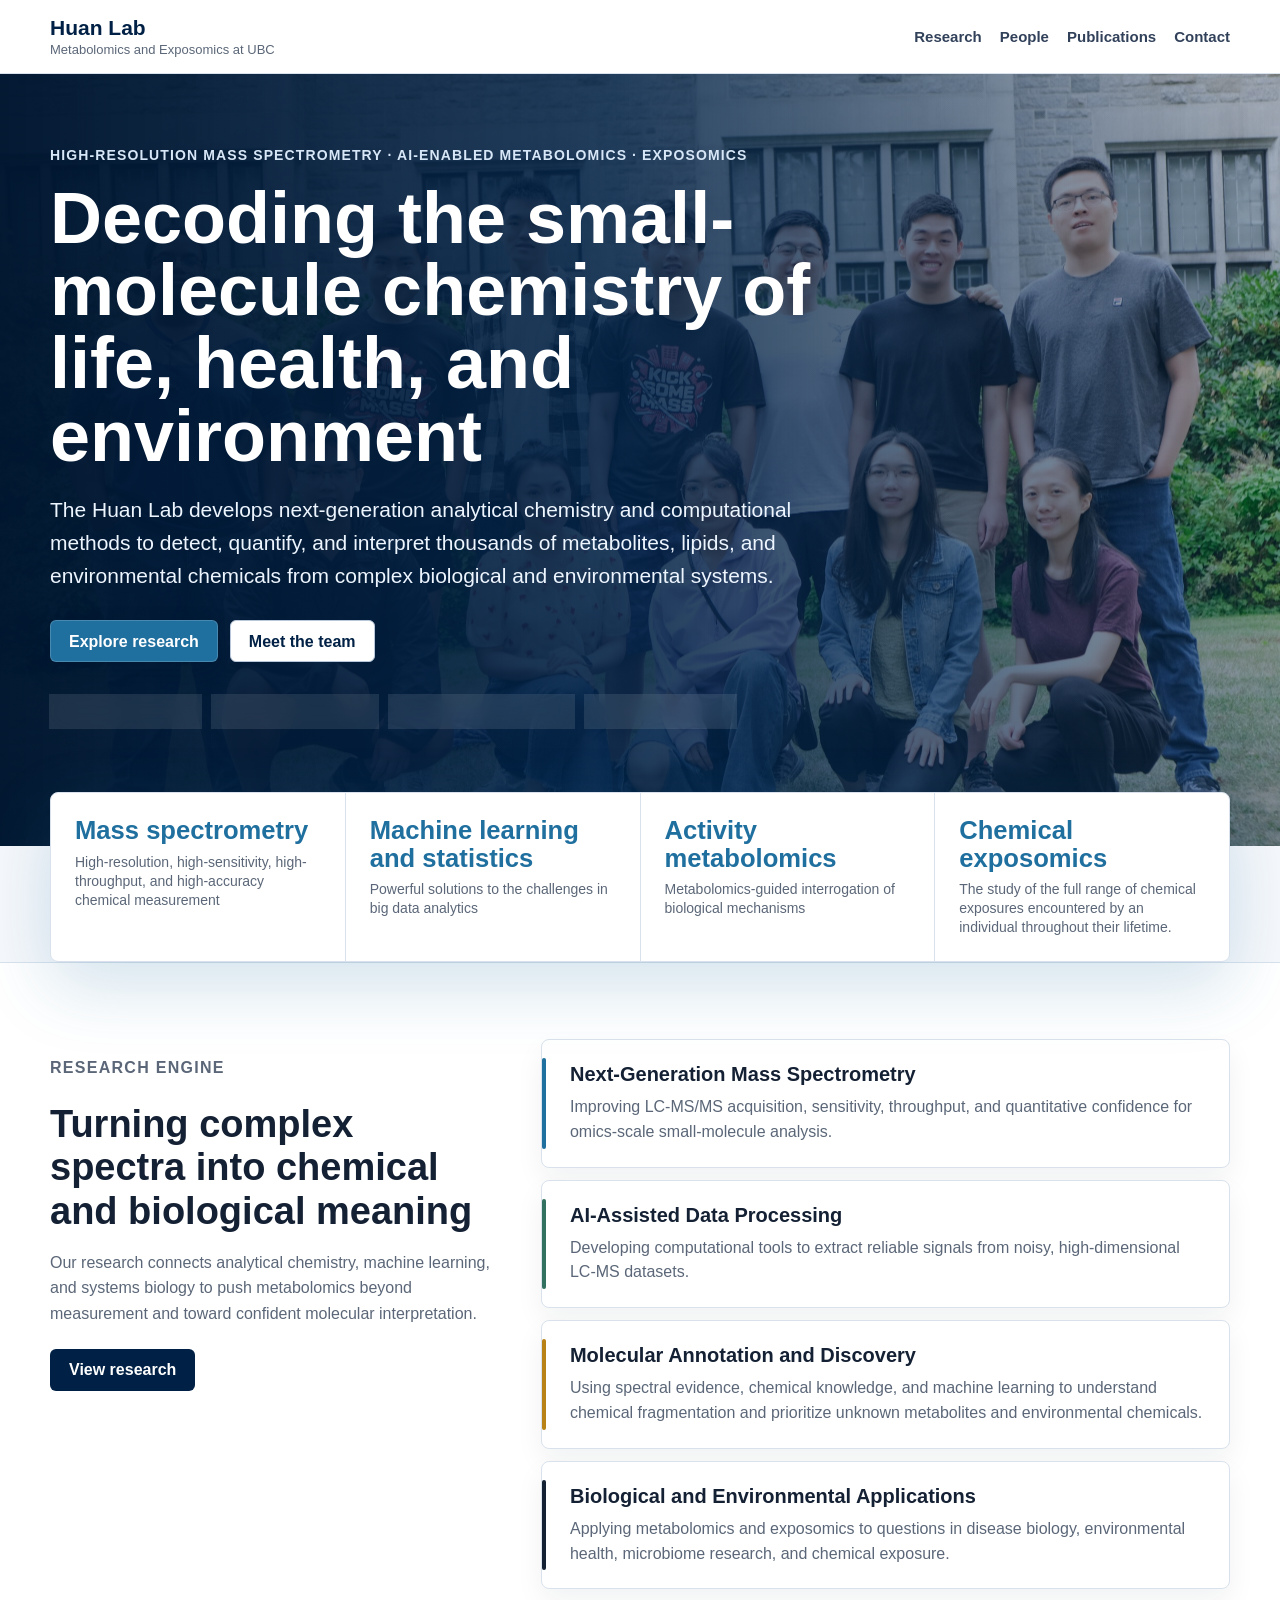
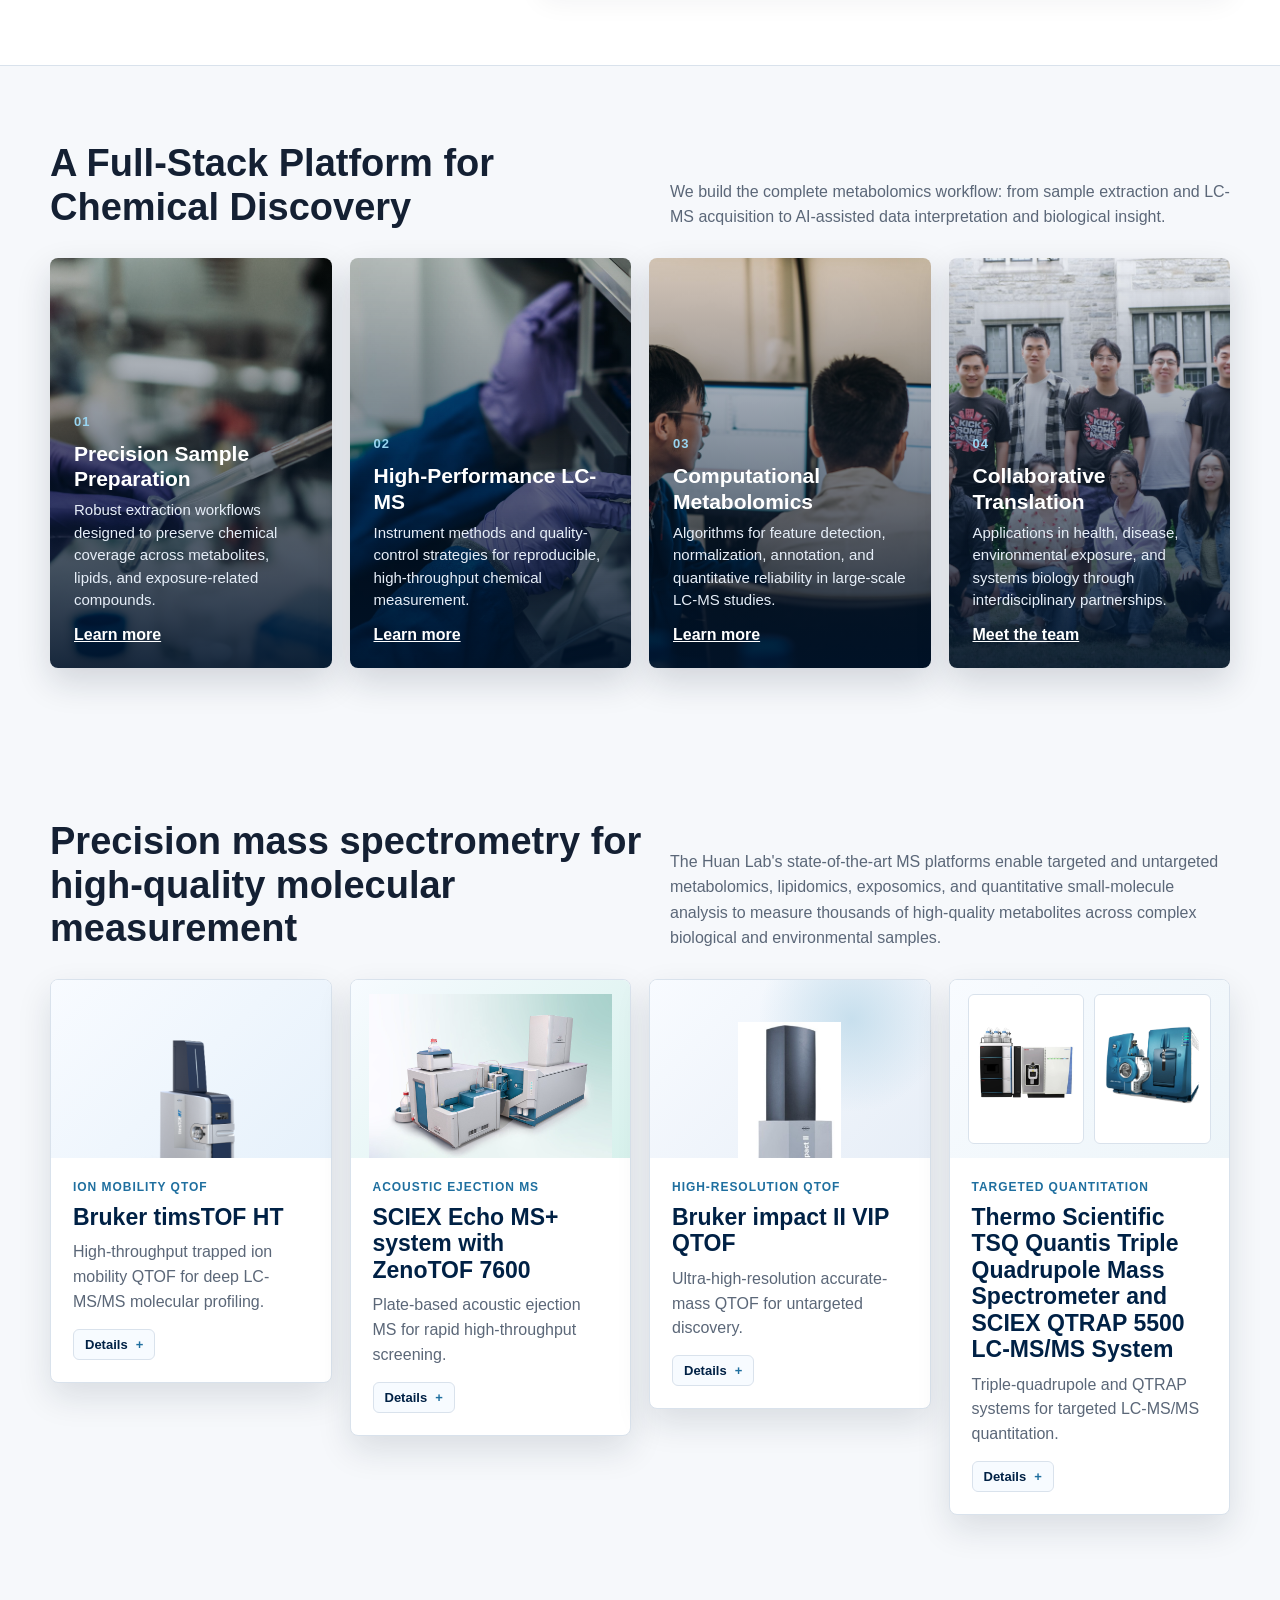
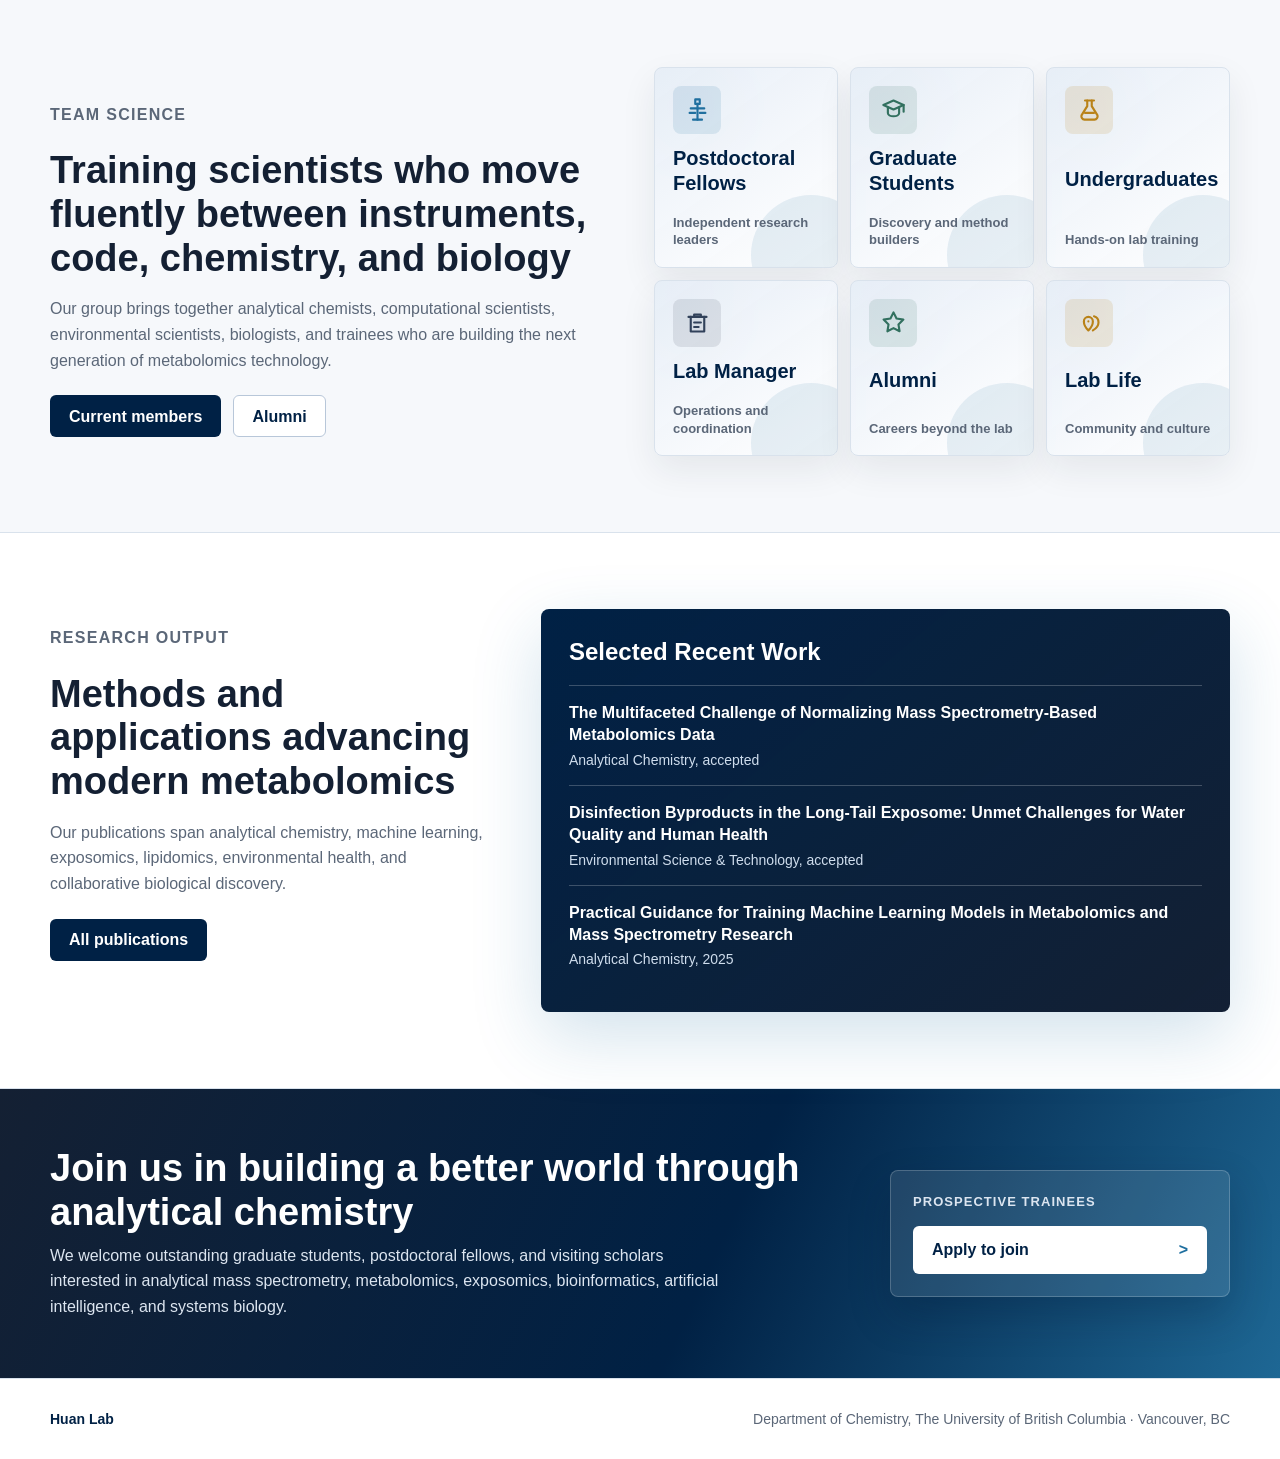
==== commit 207bbe93: "website development" ====
--- a/index.html
+++ b/index.html
@@ -23,15 +23,15 @@
   <section class="hl-hero" aria-labelledby="hl-hero-title">
     <div class="hl-hero__inner">
       <p class="hl-eyebrow">High-resolution mass spectrometry · AI-enabled metabolomics · Exposomics</p>
-      <h1 id="hl-hero-title">Decoding the small-molecule chemistry of life, health, and environment.</h1>
+      <h1 id="hl-hero-title">Decoding the small-molecule chemistry of life, health, and environment</h1>
       <p class="hl-hero__copy">The Huan Lab develops next-generation analytical chemistry and computational methods to detect, quantify, and interpret thousands of metabolites, lipids, and environmental chemicals from complex biological and environmental systems.</p>
       <div class="hl-actions">
         <a class="hl-button" href="research.html">Explore research</a>
         <a class="hl-button hl-button--secondary" href="people.html">Meet the team</a>
       </div>
       <div class="hl-hero__signals" aria-label="Research capabilities">
-        <span>LC-MS</span>
-        <span>Machine learning</span>
+        <span>Analytical chemistry</span>
+        <span>Computational biology</span>
         <span>Untargeted metabolomics</span>
         <span>Chemical exposome</span>
       </div>
@@ -41,10 +41,48 @@
   <section class="hl-metrics" aria-label="Lab highlights">
     <div class="hl-wrap">
       <div class="hl-metric-grid">
-        <div class="hl-metric"><strong>4</strong><span>Integrated research platforms</span></div>
-        <div class="hl-metric"><strong>Mass Spectrometry</strong><span>High-resolution chemical measurement</span></div>
-        <div class="hl-metric"><strong>AI and Machine Learning</strong><span>Powerful solutions to the challenges of big data</span></div>
-        <div class="hl-metric"><strong>Open</strong><span>Training opportunities for students and fellows</span></div>
+        <div class="hl-metric"><strong>Mass spectrometry</strong><span>High-resolution, high-sensitivity, high-throughput, and high-accuracy chemical measurement</span></div>
+        <div class="hl-metric"><strong>Machine learning and statistics</strong><span>Powerful solutions to the challenges in big data analytics</span></div>
+        <div class="hl-metric"><strong>Activity metabolomics</strong><span>Metabolomics-guided interrogation of biological mechanisms</span></div>
+        <div class="hl-metric"><strong>Chemical exposomics</strong><span>The study of the full range of chemical exposures encountered by an individual throughout their lifetime.</span></div>
+      </div>
+    </div>
+  </section>
+
+  <section class="hl-section hl-section--white" aria-labelledby="hl-research-title">
+    <div class="hl-wrap hl-split">
+      <div class="hl-intro">
+        <p class="hl-eyebrow hl-eyebrow--dark">Research engine</p>
+        <h2 id="hl-research-title">Turning complex spectra into chemical and biological meaning</h2>
+        <p>Our research connects analytical chemistry, machine learning, and systems biology to push metabolomics beyond measurement and toward confident molecular interpretation.</p>
+        <a class="hl-button" href="research.html">View research</a>
+      </div>
+
+      <div class="hl-research-list">
+        <article class="hl-research-item">
+          <div>
+            <h3>Next-Generation Mass Spectrometry</h3>
+            <p>Improving LC-MS/MS acquisition, sensitivity, throughput, and quantitative confidence for omics-scale small-molecule analysis.</p>
+          </div>
+        </article>
+        <article class="hl-research-item">
+          <div>
+            <h3>AI-Assisted Data Processing</h3>
+            <p>Developing computational tools to extract reliable signals from noisy, high-dimensional LC-MS datasets.</p>
+          </div>
+        </article>
+        <article class="hl-research-item">
+          <div>
+            <h3>Molecular Annotation and Discovery</h3>
+            <p>Using spectral evidence, chemical knowledge, and machine learning to understand chemical fragmentation and prioritize unknown metabolites and environmental chemicals.</p>
+          </div>
+        </article>
+        <article class="hl-research-item">
+          <div>
+            <h3>Biological and Environmental Applications</h3>
+            <p>Applying metabolomics and exposomics to questions in disease biology, environmental health, microbiome research, and chemical exposure.</p>
+          </div>
+        </article>
       </div>
     </div>
   </section>
@@ -65,19 +103,19 @@
             <a href="research.html">Learn more</a>
           </div>
         </article>
+        <article class="hl-focus-card hl-focus-card--system">
+          <div class="hl-focus-card__body">
+            <span>02</span>
+            <h3>High-Performance LC-MS</h3>
+            <p>Instrument methods and quality-control strategies for reproducible, high-throughput chemical measurement.</p>
+            <a href="research.html">Learn more</a>
+          </div>
+        </article>
         <article class="hl-focus-card hl-focus-card--data">
           <div class="hl-focus-card__body">
-            <span>02</span>
+            <span>03</span>
             <h3>Computational Metabolomics</h3>
             <p>Algorithms for feature detection, normalization, annotation, and quantitative reliability in large-scale LC-MS studies.</p>
-            <a href="research.html">Learn more</a>
-          </div>
-        </article>
-        <article class="hl-focus-card hl-focus-card--system">
-          <div class="hl-focus-card__body">
-            <span>03</span>
-            <h3>High-Performance LC-MS</h3>
-            <p>Instrument methods and quality-control strategies for reproducible, high-throughput chemical measurement.</p>
             <a href="research.html">Learn more</a>
           </div>
         </article>
@@ -93,85 +131,68 @@
     </div>
   </section>
 
-  <section class="hl-section hl-section--white" aria-labelledby="hl-research-title">
-    <div class="hl-wrap hl-split">
-      <div class="hl-intro">
-        <p class="hl-eyebrow hl-eyebrow--dark">Research engine</p>
-        <h2 id="hl-research-title">Turning complex spectra into chemical and biological meaning.</h2>
-        <p>Our research connects analytical chemistry, machine learning, and systems biology to push metabolomics beyond measurement and toward confident molecular interpretation.</p>
-        <a class="hl-button" href="research.html">View research</a>
-      </div>
-
-      <div class="hl-research-list">
-        <article class="hl-research-item">
-          <div class="hl-research-icon">MS</div>
-          <div>
-            <h3>Next-Generation Mass Spectrometry</h3>
-            <p>Improving LC-MS/MS acquisition, sensitivity, throughput, and quantitative confidence for omics-scale small-molecule analysis.</p>
-          </div>
-        </article>
-        <article class="hl-research-item">
-          <div class="hl-research-icon hl-research-icon--green">AI</div>
-          <div>
-            <h3>AI-Assisted Data Processing</h3>
-            <p>Developing computational tools to extract reliable signals from noisy, high-dimensional LC-MS datasets.</p>
-          </div>
-        </article>
-        <article class="hl-research-item">
-          <div class="hl-research-icon hl-research-icon--gold">ML</div>
-          <div>
-            <h3>Molecular Annotation and Discovery</h3>
-            <p>Using spectral evidence, chemical knowledge, and machine learning to prioritize unknown metabolites and environmental chemicals.</p>
-          </div>
-        </article>
-        <article class="hl-research-item">
-          <div class="hl-research-icon hl-research-icon--ink">BIO</div>
-          <div>
-            <h3>Biological and Environmental Insight</h3>
-            <p>Applying metabolomics and exposomics to questions in disease biology, environmental health, microbiome research, and chemical exposure.</p>
-          </div>
-        </article>
-      </div>
-    </div>
-  </section>
-
   <section class="hl-section" aria-labelledby="hl-instrumentation-title">
     <div class="hl-wrap">
       <div class="hl-section-head">
-        <h2 id="hl-instrumentation-title">high-resolution, high-sensitivity, high-accuracy, and high-throughput molecular measurements</h2>
-        <p>Our State-of-the-art MS platforms support targeted and untargeted metabolomics, lipidomics, exposomics, and quantitative small-molecule measurement across complex biological and environmental samples.</p>
+        <h2 id="hl-instrumentation-title">Precision mass spectrometry for high-quality molecular measurement</h2>
+        <p>The Huan Lab's state-of-the-art MS platforms enable targeted and untargeted metabolomics, lipidomics, exposomics, and quantitative small-molecule analysis to measure thousands of high-quality metabolites across complex biological and environmental samples.</p>
       </div>
       <div class="hl-instrument-grid">
         <article class="hl-instrument-card">
-          <img src="images/instruments/bruker-timstof.png" alt="Bruker timsTOF mass spectrometer">
-          <div>
-            <span>Ion mobility MS</span>
+          <div class="hl-instrument-media hl-instrument-media--timstof">
+            <img src="images/instruments/bruker-timstof.png" alt="Bruker timsTOF mass spectrometer">
+          </div>
+          <div>
+            <span>Ion mobility QTOF</span>
             <h3>Bruker timsTOF HT</h3>
-            <p>High-resolution LC-MS/MS with trapped ion mobility for deep molecular profiling and confident feature characterization.</p>
+            <p>High-throughput trapped ion mobility QTOF for deep LC-MS/MS molecular profiling.</p>
+            <details class="hl-instrument-more">
+              <summary>Details</summary>
+              <p>Supports CCS-enabled characterization and high dynamic range acquisition for large-scale metabolomics, lipidomics, and related omics workflows.</p>
+            </details>
           </div>
         </article>
         <article class="hl-instrument-card">
-          <img src="images/instruments/sciex.jpeg" alt="SCIEX mass spectrometry system">
-          <div>
-            <span>High-throughput MS</span>
-            <h3>SCIEX Echo ZenoTOF platform</h3>
-            <p>High-efficiency mass spectrometry workflows for scalable molecular measurement across large sample sets.</p>
+          <div class="hl-instrument-media hl-instrument-media--echo">
+            <img src="images/instruments/sciex.jpeg" alt="SCIEX mass spectrometry system">
+          </div>
+          <div>
+            <span>Acoustic ejection MS</span>
+            <h3>SCIEX Echo MS+ system with ZenoTOF 7600</h3>
+            <p>Plate-based acoustic ejection MS for rapid high-throughput screening.</p>
+            <details class="hl-instrument-more">
+              <summary>Details</summary>
+              <p>Combines contactless sample introduction with high-resolution ZenoTOF readouts for scalable qualitative and quantitative small-molecule workflows.</p>
+            </details>
           </div>
         </article>
         <article class="hl-instrument-card">
-          <img src="images/instruments/bruker-impact.jpg" alt="Bruker impact mass spectrometer">
-          <div>
-            <span>High-resolution MS</span>
-            <h3>Bruker impact II QTOF</h3>
-            <p>Accurate-mass acquisition for untargeted metabolomics, unknown annotation, and method development.</p>
+          <div class="hl-instrument-media hl-instrument-media--impact">
+            <img src="images/instruments/bruker-impact.jpg" alt="Bruker impact mass spectrometer">
+          </div>
+          <div>
+            <span>High-resolution QTOF</span>
+            <h3>Bruker impact II VIP QTOF</h3>
+            <p>Ultra-high-resolution accurate-mass QTOF for untargeted discovery.</p>
+            <details class="hl-instrument-more">
+              <summary>Details</summary>
+              <p>Designed for trace analysis in complex matrices, metabolite identification, MS/MS characterization, and method development across LC-MS workflows.</p>
+            </details>
           </div>
         </article>
         <article class="hl-instrument-card">
-          <img src="images/instruments/quantis-sciex5500-merged.jpg" alt="Thermo Quantis and SCIEX 5500 mass spectrometry systems">
+          <div class="hl-instrument-media hl-instrument-media--targeted" aria-label="Thermo Quantis and SCIEX 5500 mass spectrometry systems">
+            <img src="images/instruments/Quantis.webp" alt="Thermo Scientific TSQ Quantis mass spectrometer">
+            <img src="images/instruments/sciex5500-clean.png" alt="SCIEX QTRAP 5500 LC-MS/MS system">
+          </div>
           <div>
             <span>Targeted quantitation</span>
-            <h3>Thermo Quantis, Sciex QTRAP</h3>
-            <p>Robust triple-quadrupole workflows for sensitive targeted measurement and validation of small molecules.</p>
+            <h3>Thermo Scientific TSQ Quantis Triple Quadrupole Mass Spectrometer and SCIEX QTRAP 5500 LC-MS/MS System</h3>
+            <p>Triple-quadrupole and QTRAP systems for targeted LC-MS/MS quantitation.</p>
+            <details class="hl-instrument-more">
+              <summary>Details</summary>
+              <p>Used for sensitive measurement, confirmation, and validation of metabolites, lipids, biomarkers, and exposure-related compounds in complex samples.</p>
+            </details>
           </div>
         </article>
       </div>
@@ -182,7 +203,7 @@
     <div class="hl-wrap hl-people">
       <div class="hl-people__copy">
         <p class="hl-eyebrow hl-eyebrow--dark">Team science</p>
-        <h2 id="hl-people-title">Training scientists who move fluently between instruments, code, chemistry, and biology.</h2>
+        <h2 id="hl-people-title">Training scientists who move fluently between instruments, code, chemistry, and biology</h2>
         <p>Our group brings together analytical chemists, computational scientists, environmental scientists, biologists, and trainees who are building the next generation of metabolomics technology.</p>
         <div class="hl-actions">
           <a class="hl-button" href="current-members.html">Current members</a>
@@ -240,24 +261,24 @@
     <div class="hl-wrap hl-split">
       <div class="hl-intro">
         <p class="hl-eyebrow hl-eyebrow--dark">Research output</p>
-        <h2 id="hl-pubs-title">Methods and applications advancing modern metabolomics.</h2>
+        <h2 id="hl-pubs-title">Methods and applications advancing modern metabolomics</h2>
         <p>Our publications span analytical chemistry, machine learning, exposomics, lipidomics, environmental health, and collaborative biological discovery.</p>
         <a class="hl-button" href="publications.html">All publications</a>
       </div>
       <div class="hl-publication-panel">
         <h3>Selected Recent Work</h3>
+        <a class="hl-publication" href="publications.html">
+          <strong>The Multifaceted Challenge of Normalizing Mass Spectrometry-Based Metabolomics Data</strong>
+          <span>Analytical Chemistry, accepted</span>
+        </a>
+        <a class="hl-publication" href="publications.html">
+          <strong>Disinfection Byproducts in the Long-Tail Exposome: Unmet Challenges for Water Quality and Human Health</strong>
+          <span>Environmental Science &amp; Technology, accepted</span>
+        </a>
         <a class="hl-publication" href="https://pubs.acs.org/doi/10.1021/acs.analchem.5c01417" target="_blank" rel="noopener">
           <strong>Practical Guidance for Training Machine Learning Models in Metabolomics and Mass Spectrometry Research</strong>
           <span>Analytical Chemistry, 2025</span>
         </a>
-        <a class="hl-publication" href="publications.html">
-          <strong>The Multifaceted Challenge of Normalizing Mass Spectrometry-Based Metabolomics Data</strong>
-          <span>Analytical Chemistry, accepted</span>
-        </a>
-        <a class="hl-publication" href="publications.html">
-          <strong>Disinfection Byproducts in the Long-Tail Exposome: Unmet Challenges for Water Quality and Human Health</strong>
-          <span>Environmental Science &amp; Technology, accepted</span>
-        </a>
       </div>
     </div>
   </section>
@@ -265,10 +286,13 @@
   <section class="hl-join" aria-labelledby="hl-join-title">
     <div class="hl-wrap hl-join__inner">
       <div>
-        <h2 id="hl-join-title">Build the future of metabolomics with us.</h2>
+        <h2 id="hl-join-title">Join us in building a better world through analytical chemistry</h2>
         <p>We welcome outstanding graduate students, postdoctoral fellows, and visiting scholars interested in analytical mass spectrometry, metabolomics, exposomics, bioinformatics, artificial intelligence, and systems biology.</p>
       </div>
-      <a class="hl-button hl-button--light" href="contact.html">Apply or contact</a>
+      <div class="hl-join__action">
+        <span>Prospective trainees</span>
+        <a class="hl-button hl-button--light" href="contact.html">Apply to join</a>
+      </div>
     </div>
   </section>
   <footer class="site-footer">
--- a/style.css
+++ b/style.css
@@ -233,6 +233,17 @@
   color: var(--hl-ubc-blue) !important;
 }
 
+.hl-hero .hl-button:not(.hl-button--secondary) {
+  background: #1f6f9f;
+  border-color: rgba(255, 255, 255, .18);
+  box-shadow: 0 10px 24px rgba(0, 22, 48, .22);
+}
+
+.hl-hero .hl-button:not(.hl-button--secondary):hover,
+.hl-hero .hl-button:not(.hl-button--secondary):focus {
+  background: #2f85b8;
+}
+
 .hl-button--light {
   background: var(--hl-white);
   color: var(--hl-ubc-blue) !important;
@@ -401,46 +412,41 @@
 
 .hl-research-list {
   display: grid;
-  gap: 14px;
+  gap: 12px;
 }
 
 .hl-research-item {
-  display: grid;
-  grid-template-columns: 48px 1fr;
-  gap: 16px;
-  padding: 22px;
-  border: 1px solid var(--hl-line);
-  border-radius: 8px;
-  background: linear-gradient(135deg, #fff, #f8fbfe);
-  box-shadow: 0 10px 24px rgba(20, 32, 51, .06);
-}
-
-.hl-research-icon {
-  width: 48px;
-  height: 48px;
-  display: grid;
-  place-items: center;
-  border-radius: 6px;
-  color: var(--hl-white);
+  position: relative;
+  padding: 22px 24px 22px 28px;
+  border: 1px solid var(--hl-line);
+  border-radius: 8px;
+  background: #fff;
+  box-shadow: 0 12px 28px rgba(20, 32, 51, .06);
+}
+
+.hl-research-item::before {
+  content: "";
+  position: absolute;
+  inset: 18px auto 18px 0;
+  width: 4px;
+  border-radius: 999px;
   background: var(--hl-blue);
-  font-weight: 700;
-  font-size: 13px;
-}
-
-.hl-research-icon--green {
+}
+
+.hl-research-item:nth-child(2)::before {
   background: var(--hl-green);
 }
 
-.hl-research-icon--gold {
+.hl-research-item:nth-child(3)::before {
   background: var(--hl-gold);
 }
 
-.hl-research-icon--ink {
+.hl-research-item:nth-child(4)::before {
   background: var(--hl-ink);
 }
 
 .hl-research-item h3 {
-  margin: 0 0 6px;
+  margin: 0 0 8px;
   color: var(--hl-ink);
   font-size: 20px;
   line-height: 1.25;
@@ -456,6 +462,7 @@
   display: grid;
   grid-template-columns: repeat(4, minmax(0, 1fr));
   gap: 18px;
+  align-items: start;
 }
 
 .hl-instrument-card {
@@ -466,16 +473,70 @@
   box-shadow: 0 14px 34px rgba(20, 32, 51, .12);
 }
 
-.hl-instrument-card img {
+.hl-instrument-card > div:not(.hl-instrument-media) {
+  padding: 22px;
+}
+
+.hl-instrument-media {
+  min-height: 0;
+  height: 178px;
+  display: grid;
+  place-items: center;
+  overflow: hidden;
+  padding: 14px 18px;
+  background: linear-gradient(135deg, #f7fbff, #eaf3fb);
+}
+
+.hl-instrument-media img {
+  width: auto;
+  height: auto;
+  max-width: 100%;
+  max-height: 100%;
+  display: block;
+  object-fit: contain;
+}
+
+.hl-instrument-media--timstof {
+  background: linear-gradient(135deg, #f8fbff, #e6f1fb);
+}
+
+.hl-instrument-media--timstof img {
+  max-width: 58%;
+  max-height: 78%;
+}
+
+.hl-instrument-media--echo {
+  background: linear-gradient(135deg, #f7fbff, #d7f1ec);
+}
+
+.hl-instrument-media--impact {
+  background: radial-gradient(circle at 72% 22%, rgba(184, 215, 232, .72), transparent 38%),
+    linear-gradient(135deg, #f8fbff, #e7eef7);
+}
+
+.hl-instrument-media--impact img {
+  max-width: 54%;
+  max-height: 78%;
+}
+
+.hl-instrument-media--targeted {
+  grid-template-columns: 1fr 1fr;
+  gap: 10px;
+  background: linear-gradient(135deg, #f8fbff, #edf5f9);
+}
+
+.hl-instrument-media--targeted img {
   width: 100%;
-  aspect-ratio: 4 / 3;
-  display: block;
-  object-fit: cover;
-  background: #eef4fb;
-}
-
-.hl-instrument-card div {
-  padding: 22px;
+  height: 100%;
+  padding: 8px;
+  border: 1px solid var(--hl-line);
+  border-radius: 6px;
+  background: #fff;
+  object-fit: contain;
+}
+
+.hl-instrument-media--targeted img:last-child {
+  object-position: center 42%;
 }
 
 .hl-instrument-card span {
@@ -499,6 +560,44 @@
   margin: 0;
   color: var(--hl-muted);
   line-height: 1.55;
+}
+
+.hl-instrument-more {
+  margin-top: 14px;
+}
+
+.hl-instrument-more summary {
+  width: max-content;
+  cursor: pointer;
+  list-style: none;
+  border: 1px solid var(--hl-line);
+  border-radius: 6px;
+  padding: 7px 11px;
+  color: var(--hl-ubc-blue);
+  background: #f7fbff;
+  font-size: 13px;
+  font-weight: 800;
+}
+
+.hl-instrument-more summary::-webkit-details-marker {
+  display: none;
+}
+
+.hl-instrument-more summary::after {
+  content: "+";
+  margin-left: 8px;
+  color: var(--hl-blue);
+}
+
+.hl-instrument-more[open] summary::after {
+  content: "-";
+}
+
+.hl-instrument-more p {
+  margin-top: 12px;
+  padding-top: 12px;
+  border-top: 1px solid var(--hl-line);
+  font-size: 14px;
 }
 
 @media (max-width: 1120px) {
@@ -662,18 +761,18 @@
 
 .hl-join {
   margin: 0 calc(50% - 50vw);
-  padding: 54px 0;
+  padding: 58px 0;
   background:
-    linear-gradient(115deg, rgba(20, 32, 51, 1), rgba(0, 33, 69, .96) 58%, rgba(31, 111, 159, .92)),
+    linear-gradient(115deg, rgba(20, 32, 51, 1), rgba(0, 33, 69, .96) 56%, rgba(31, 111, 159, .9)),
     var(--hl-ink);
   color: var(--hl-white);
 }
 
 .hl-join__inner {
-  display: flex;
+  display: grid;
+  grid-template-columns: minmax(0, 1fr) minmax(260px, 340px);
   align-items: center;
-  justify-content: space-between;
-  gap: 28px;
+  gap: 48px;
 }
 
 .hl-join h2 {
@@ -687,6 +786,41 @@
   line-height: 1.6;
 }
 
+.hl-join__action {
+  justify-self: end;
+  width: 100%;
+  padding: 22px;
+  border: 1px solid rgba(255, 255, 255, .2);
+  border-radius: 8px;
+  background: rgba(255, 255, 255, .1);
+  box-shadow: 0 18px 42px rgba(0, 22, 48, .24);
+}
+
+.hl-join__action span {
+  display: block;
+  margin-bottom: 14px;
+  color: #dce5f0;
+  font-size: 13px;
+  font-weight: 800;
+  letter-spacing: .08em;
+  line-height: 1.45;
+  text-transform: uppercase;
+}
+
+.hl-join__action .hl-button {
+  width: 100%;
+  min-height: 48px;
+  justify-content: space-between;
+  padding-inline: 18px;
+}
+
+.hl-join__action .hl-button::after {
+  content: ">";
+  margin-left: 16px;
+  color: var(--hl-blue);
+  font-weight: 900;
+}
+
 @media (max-width: 900px) {
   .hl-hero {
     background:
@@ -698,10 +832,19 @@
     min-height: 520px;
   }
 
-  .hl-section-head,
+  .hl-section-head {
+    align-items: start;
+    flex-direction: column;
+  }
+
   .hl-join__inner {
     align-items: start;
-    flex-direction: column;
+    grid-template-columns: 1fr;
+  }
+
+  .hl-join__action {
+    justify-self: stretch;
+    max-width: 360px;
   }
 
   .hl-metric-grid,
@@ -739,9 +882,6 @@
     grid-template-columns: 1fr 1fr;
   }
 
-  .hl-research-item {
-    grid-template-columns: 1fr;
-  }
 }
 
 .page-hero {
